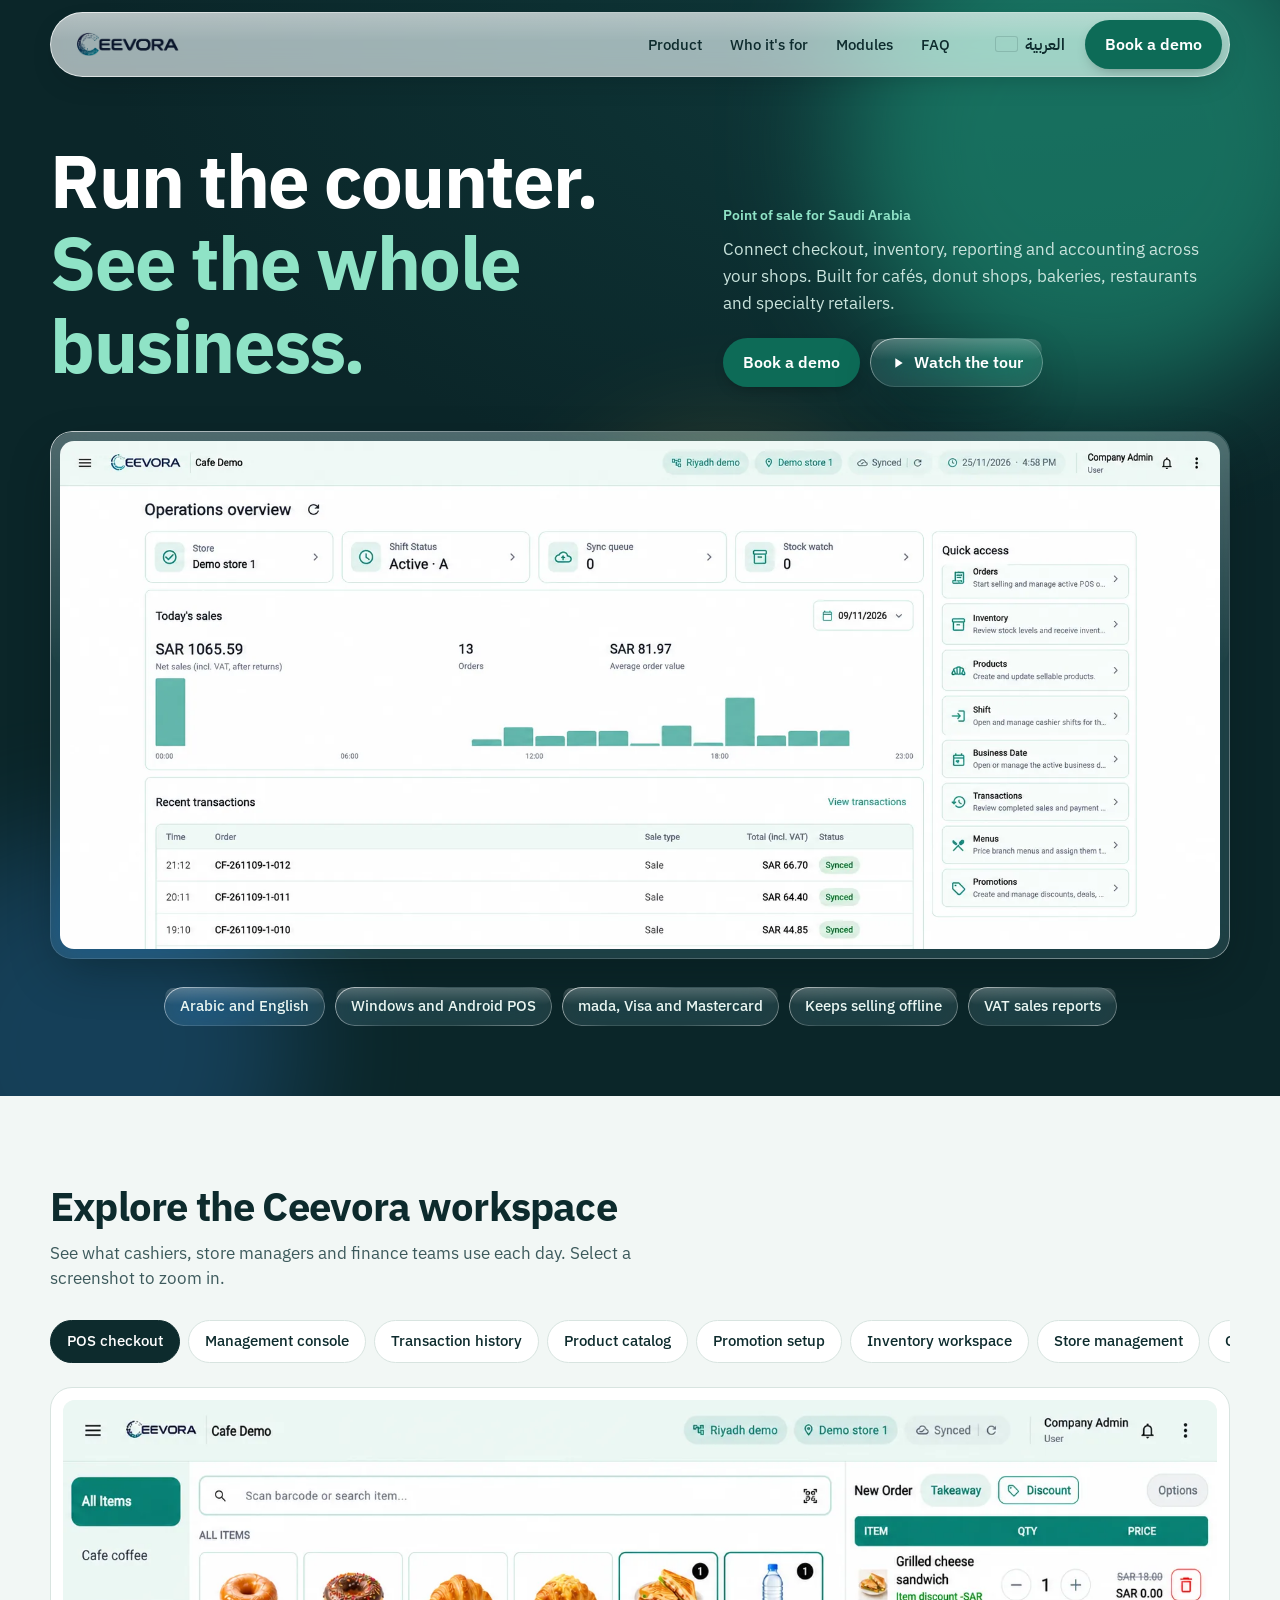
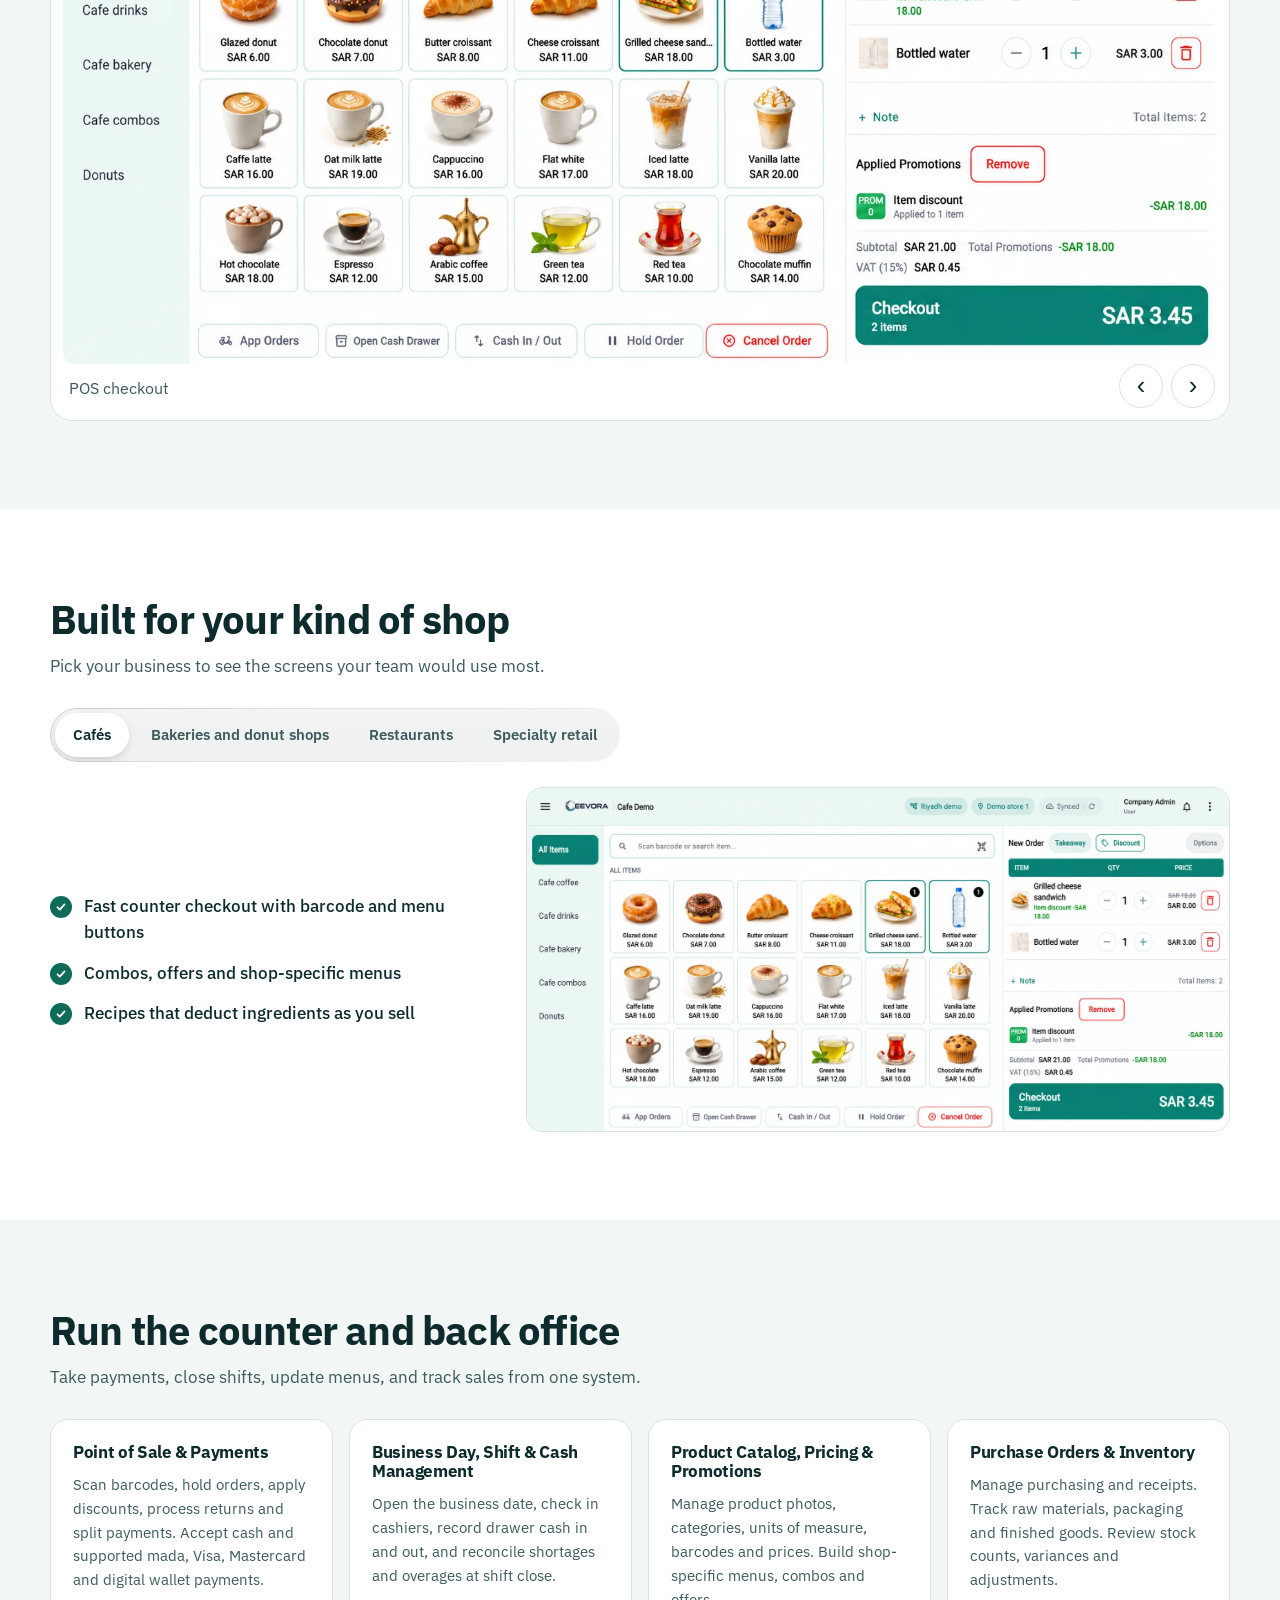
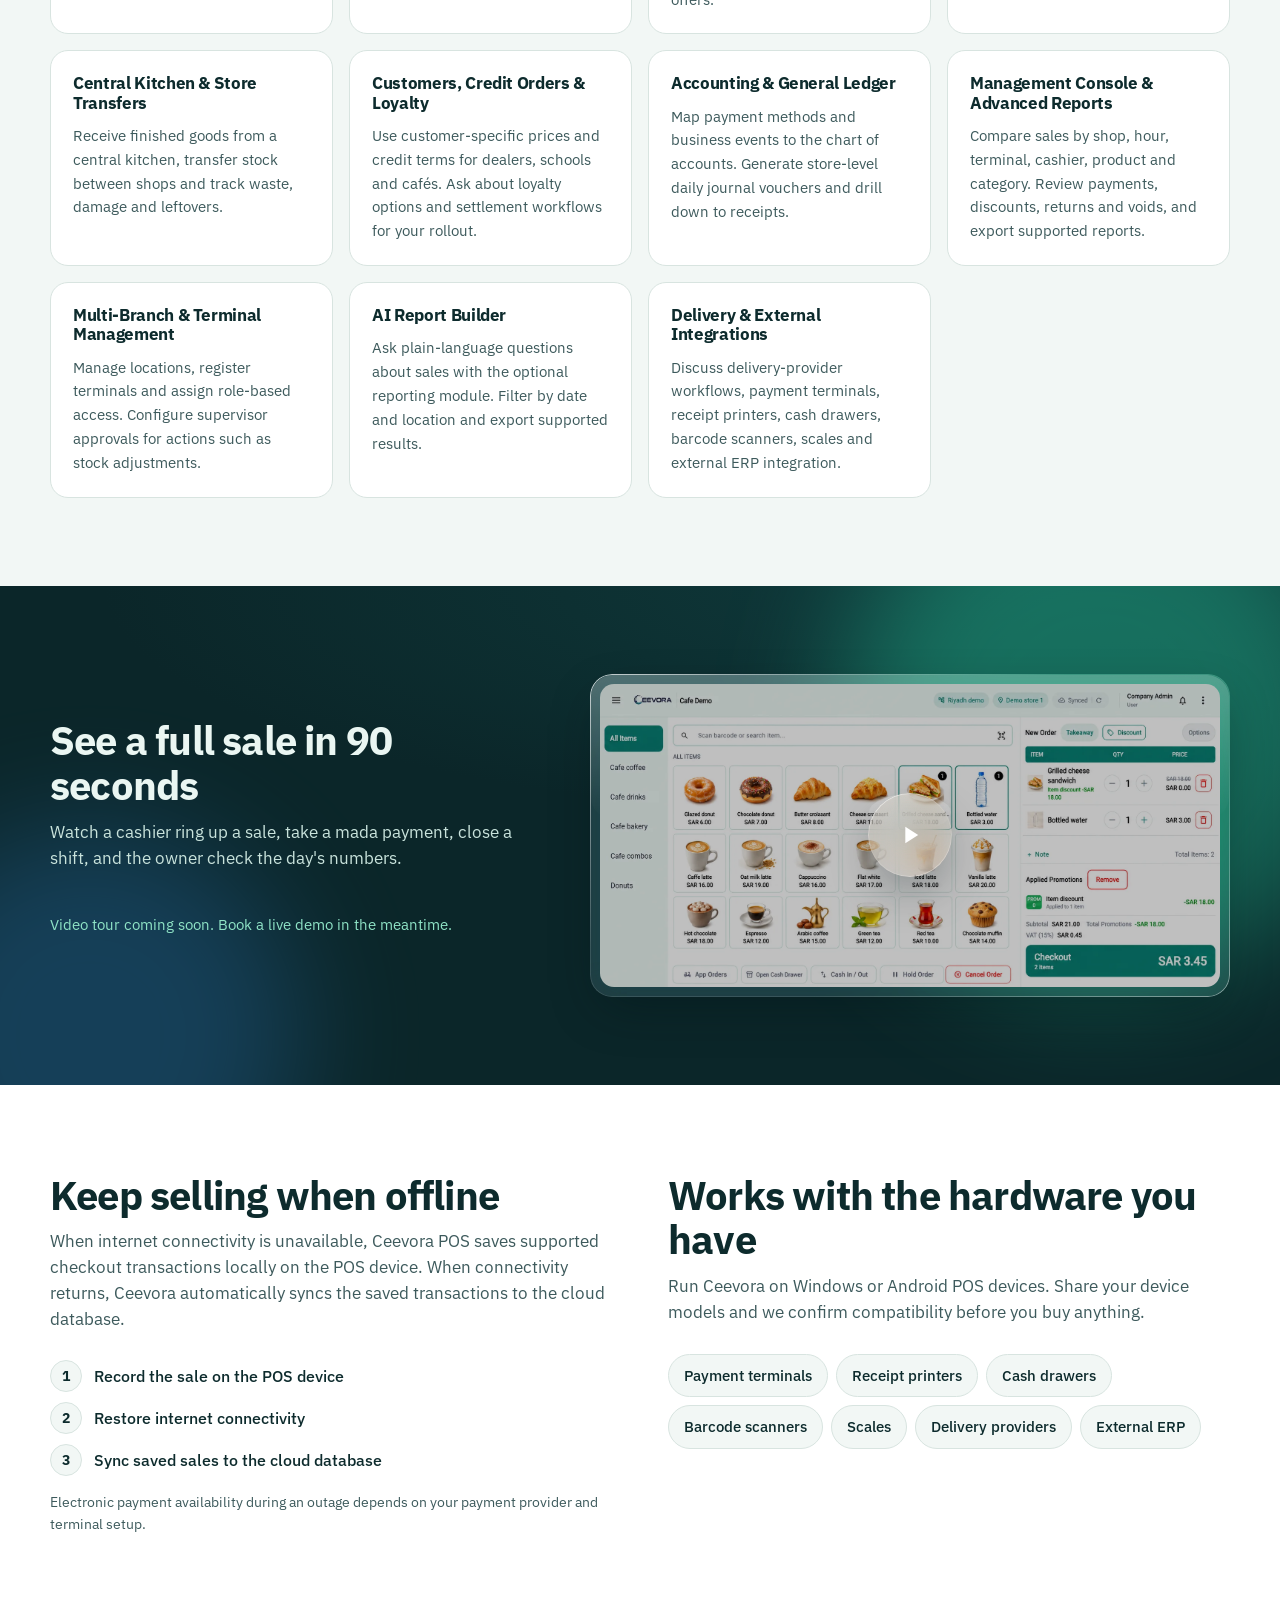
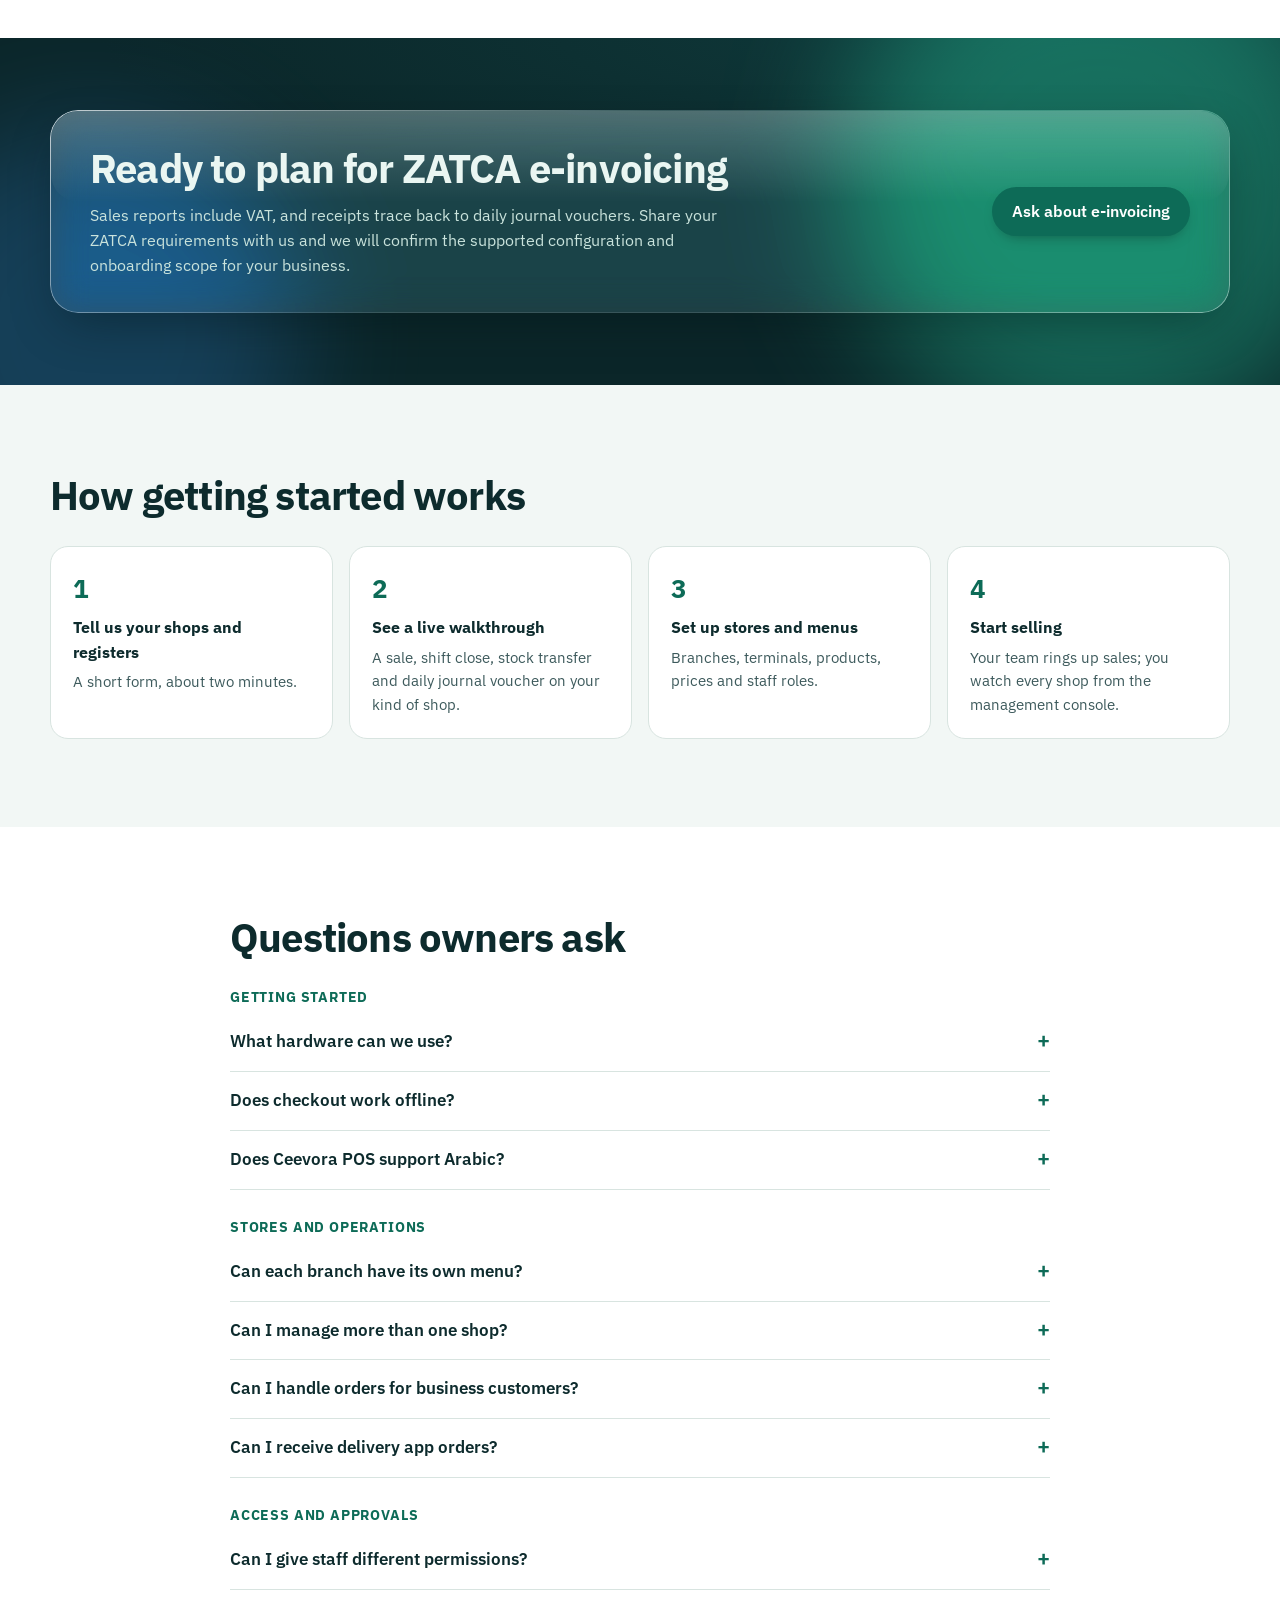
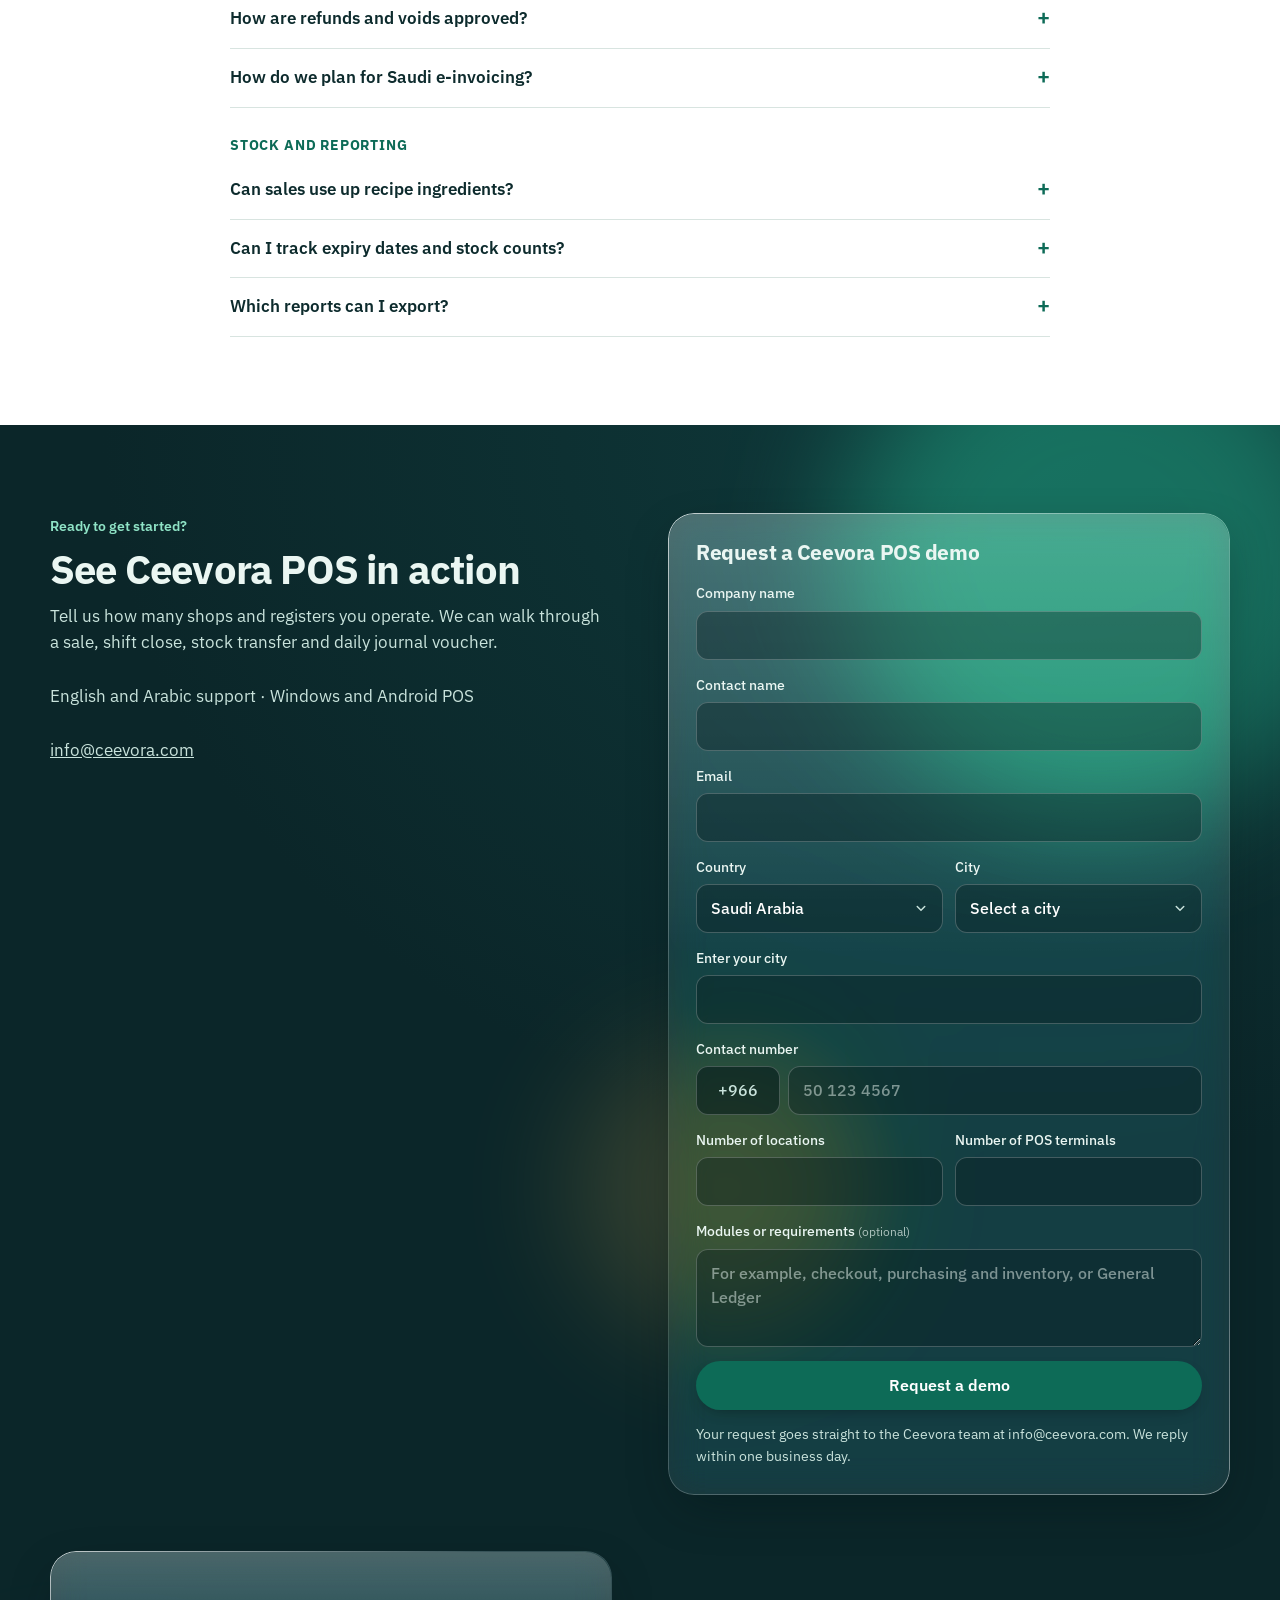
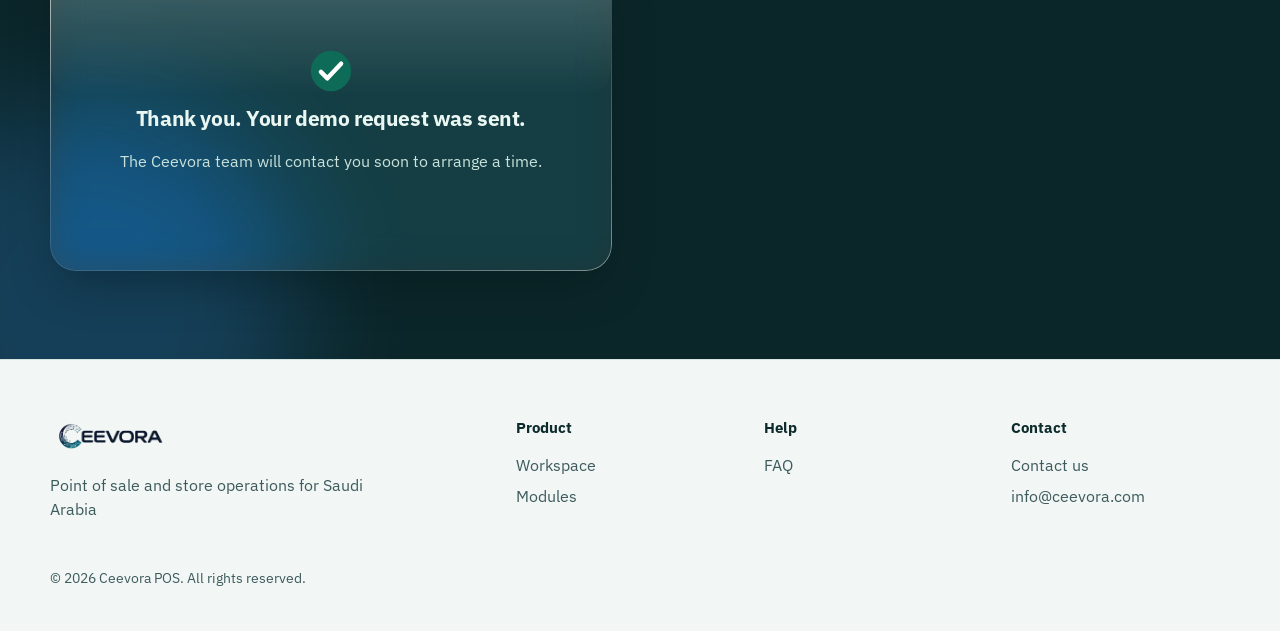
==== index.html @ 2ba5619b "Flags on language switch, country/city/dial-code form, direct email via FormSubmit, prerendered text" ====
<!doctype html>
<html lang="en" dir="ltr">
<head>
<meta charset="utf-8">
<meta name="viewport" content="width=device-width, initial-scale=1, viewport-fit=cover">
<title>Ceevora POS | Point of Sale for Saudi Arabia</title>
<meta name="description" content="Point of sale for Saudi cafés, bakeries, restaurants and retailers. Checkout, inventory, reporting and accounting across your shops, in Arabic and English.">
<meta property="og:title" content="Ceevora POS | Point of Sale for Saudi Arabia">
<meta property="og:description" content="Run the counter. See the whole business.">
<meta property="og:image" content="assets/cevora-dashboard.webp">
<link rel="icon" href="assets/mark.png">
<link rel="preconnect" href="https://fonts.googleapis.com">
<link rel="preconnect" href="https://fonts.gstatic.com" crossorigin>
<link href="https://fonts.googleapis.com/css2?family=IBM+Plex+Sans:wght@400;500;600;700&family=IBM+Plex+Sans+Arabic:wght@400;500;600;700&display=swap" rel="stylesheet">
<link rel="stylesheet" href="style.css">
<script defer src="strings.js"></script>
<script defer src="app.js"></script>
</head>
<body>
<a class="skip" href="#main" data-t="skip">Skip to content</a>

<header class="nav lg lg-bar" id="top">
  <a href="#top" class="brand" aria-label="Ceevora POS home"><img src="assets/mark.png" alt="Ceevora" width="130" height="43"></a>
  <nav class="nav-links" aria-label="Main">
    <a href="#workspace" data-t="product">Product</a>
    <a href="#types" data-t="nav_types">Who it's for</a>
    <a href="#modules" data-t="modules">Modules</a>
    <a href="#faq" data-t="faq">FAQ</a>
  </nav>
  <div class="nav-end">
    <button class="lang lg-chip" id="langBtn" type="button" lang="ar"><img id="langFlag" src="assets/flags/sa.svg" alt="" width="21" height="14"><span id="langLabel">العربية</span></button>
    <a class="btn btn-solid" href="#contact" data-t="nav_contact">Book a demo</a>
  </div>
</header>

<main id="main">
<section class="hero">
  <div class="blobs" aria-hidden="true"><i></i><i></i><i></i></div>
  <div class="wrap hero-grid">
    <h1><span data-t="heroLine1">Run the counter.</span><br><span class="accent" data-t="heroLine2">See the whole business.</span></h1>
    <div class="hero-side">
      <p class="badge" data-t="heroBadge">Point of sale for Saudi Arabia</p>
      <p class="lead" data-t="heroBody">Connect checkout, inventory, reporting and accounting across your shops. Built for cafés, donut shops, bakeries, restaurants and specialty retailers.</p>
      <div class="ctas">
        <a class="btn btn-solid" href="#contact" data-t="nav_contact">Book a demo</a>
        <a class="btn lg lg-btn" href="#video"><svg viewBox="0 0 24 24" width="16" height="16" aria-hidden="true"><path d="M8 5v14l11-7z" fill="currentColor"/></svg><span data-t="watch">Watch the tour</span></a>
      </div>
    </div>
  </div>
  <div class="wrap">
    <figure class="hero-shot lg lg-pane">
      <img src="assets/cevora-dashboard.webp" alt="Ceevora management console showing today's sales" width="1896" height="830" fetchpriority="high">
    </figure>
    <ul class="trust">
      <li class="lg lg-chip-pill" data-t="trust_1">Arabic and English</li>
      <li class="lg lg-chip-pill" data-t="trust_2">Windows and Android POS</li>
      <li class="lg lg-chip-pill" data-t="trust_3">mada, Visa and Mastercard</li>
      <li class="lg lg-chip-pill" data-t="trust_4">Keeps selling offline</li>
      <li class="lg lg-chip-pill" data-t="trust_5">VAT sales reports</li>
    </ul>
  </div>
</section>

<section class="sec light" id="workspace">
  <div class="wrap">
    <h2 data-t="galleryTitle">Explore the Ceevora workspace</h2>
    <p class="intro" data-t="galleryIntro">See what cashiers, store managers and finance teams use each day. Select a screenshot to zoom in.</p>
    <div class="tabs" role="tablist" id="galTabs"></div>
    <figure class="gallery">
      <button class="zoom" id="galImgBtn" type="button"><img id="galImg" loading="lazy" src="assets/cevora-terminal.webp" alt="POS checkout" width="1672" height="817"></button>
      <figcaption id="galCap"></figcaption>
      <div class="gal-nav">
        <button class="round" id="galPrev" type="button" data-t-label="previous" aria-label="Previous">&#8249;</button>
        <button class="round" id="galNext" type="button" data-t-label="next" aria-label="Next">&#8250;</button>
      </div>
    </figure>
  </div>
</section>

<section class="sec" id="types">
  <div class="wrap">
    <h2 data-t="types_title">Built for your kind of shop</h2>
    <p class="intro" data-t="types_intro">Pick your business to see the screens your team would use most.</p>
    <div class="seg lg lg-bar" role="tablist" id="typeTabs">
      <button role="tab" data-type="cafe" data-t="type_cafe" aria-selected="true">Cafés</button>
      <button role="tab" data-type="bakery" data-t="type_bakery" aria-selected="false">Bakeries and donut shops</button>
      <button role="tab" data-type="restaurant" data-t="type_restaurant" aria-selected="false">Restaurants</button>
      <button role="tab" data-type="retail" data-t="type_retail" aria-selected="false">Specialty retail</button>
    </div>
    <div class="type-panel" role="tabpanel">
      <ul class="checks" id="typeList"></ul>
      <img id="typeImg" src="assets/cevora-terminal.webp" alt="" width="1672" height="817" loading="lazy">
    </div>
  </div>
</section>

<section class="sec light" id="modules">
  <div class="wrap">
    <h2 data-t="featuresTitle">Run the counter and back office</h2>
    <p class="intro" data-t="featuresIntro">Take payments, close shifts, update menus, and track sales from one system.</p>
    <div class="grid" id="modGrid"></div>
  </div>
</section>

<section class="sec dark" id="video">
  <div class="blobs" aria-hidden="true"><i></i><i></i></div>
  <div class="wrap video-grid">
    <div>
      <h2 data-t="video_title">See a full sale in 90 seconds</h2>
      <p class="intro" data-t="video_intro">Watch a cashier ring up a sale, take a mada payment, close a shift, and the owner check the day's numbers.</p>
      <p class="soon" id="videoSoon" data-t="video_soon">Video tour coming soon. Book a live demo in the meantime.</p>
    </div>
    <button class="video-card lg lg-pane" id="videoBtn" type="button" aria-label="Play video">
      <img src="assets/cevora-terminal.webp" alt="" loading="lazy" width="1672" height="817">
      <span class="play lg lg-btn" aria-hidden="true"><svg viewBox="0 0 24 24" width="28" height="28"><path d="M8 5v14l11-7z" fill="currentColor"/></svg></span>
    </button>
  </div>
</section>

<section class="sec">
  <div class="wrap two">
    <div>
      <h2 data-t="offlineTitle">Keep selling when offline</h2>
      <p class="intro" data-t="offlineBody">When internet connectivity is unavailable, Ceevora POS saves supported checkout transactions locally on the POS device. When connectivity returns, Ceevora automatically syncs the saved transactions to the cloud database.</p>
      <ol class="flow">
        <li data-t="offlineRecord">Record the sale on the POS device</li>
        <li data-t="offlineRestore">Restore internet connectivity</li>
        <li data-t="offlineSync">Sync saved sales to the cloud database</li>
      </ol>
      <p class="fine" data-t="offlinePayments">Electronic payment availability during an outage depends on your payment provider and terminal setup.</p>
    </div>
    <div>
      <h2 data-t="hw_title">Works with the hardware you have</h2>
      <p class="intro" data-t="hw_intro">Run Ceevora on Windows or Android POS devices. Share your device models and we confirm compatibility before you buy anything.</p>
      <ul class="pills">
        <li data-t="hw_1">Payment terminals</li><li data-t="hw_2">Receipt printers</li><li data-t="hw_3">Cash drawers</li><li data-t="hw_4">Barcode scanners</li>
        <li data-t="hw_5">Scales</li><li data-t="hw_6">Delivery providers</li><li data-t="hw_7">External ERP</li>
      </ul>
    </div>
  </div>
</section>

<section class="sec zatca-sec">
  <div class="blobs" aria-hidden="true"><i></i><i></i></div>
  <div class="wrap">
    <div class="zatca lg lg-pane">
      <div>
        <h2 data-t="zatca_title">Ready to plan for ZATCA e-invoicing</h2>
        <p data-t="zatca_body">Sales reports include VAT, and receipts trace back to daily journal vouchers. Share your ZATCA requirements with us and we will confirm the supported configuration and onboarding scope for your business.</p>
      </div>
      <a class="btn btn-solid" href="#contact" data-t="zatca_cta" data-note="ZATCA e-invoicing">Ask about e-invoicing</a>
    </div>
  </div>
</section>

<section class="sec light">
  <div class="wrap">
    <h2 data-t="steps_title">How getting started works</h2>
    <ol class="steps">
      <li><b data-t="step_1">Tell us your shops and registers</b><span data-t="step_1_body">A short form, about two minutes.</span></li>
      <li><b data-t="step_2">See a live walkthrough</b><span data-t="step_2_body">A sale, shift close, stock transfer and daily journal voucher on your kind of shop.</span></li>
      <li><b data-t="step_3">Set up stores and menus</b><span data-t="step_3_body">Branches, terminals, products, prices and staff roles.</span></li>
      <li><b data-t="step_4">Start selling</b><span data-t="step_4_body">Your team rings up sales; you watch every shop from the management console.</span></li>
    </ol>
  </div>
</section>

<section class="sec" id="faq">
  <div class="wrap narrow">
    <h2 data-t="faqTitle">Questions owners ask</h2>
    <div id="faqList"></div>
  </div>
</section>

<section class="sec dark" id="contact">
  <div class="blobs" aria-hidden="true"><i></i><i></i><i></i></div>
  <div class="wrap two">
    <div>
      <p class="badge" data-t="ready">Ready to get started?</p>
      <h2 data-t="ctaTitle">See Ceevora POS in action</h2>
      <p class="intro" data-t="ctaBody">Tell us how many shops and registers you operate. We can walk through a sale, shift close, stock transfer and daily journal voucher.</p>
      <p class="intro" data-t="support">English and Arabic support · Windows and Android POS</p>
      <p class="intro"><a href="mailto:info@ceevora.com">info@ceevora.com</a></p>
    </div>
    <form class="form lg lg-pane" id="demoForm" novalidate>
      <h3 data-t="contactTitle">Request a Ceevora POS demo</h3>
      <label><span data-t="field_company">Company name</span><input name="company" required autocomplete="organization"></label>
      <label><span data-t="field_name">Contact name</span><input name="name" required autocomplete="name"></label>
      <label><span data-t="field_email">Email</span><input name="email" type="email" required autocomplete="email"></label>
      <div class="row2">
        <label><span data-t="field_country">Country</span><select name="country" required autocomplete="country-name"></select></label>
        <label><span data-t="field_city">City</span><select name="city" required></select></label>
      </div>
      <label id="otherCityRow" hidden><span data-t="enterCity">Enter your city</span><input name="otherCity" autocomplete="address-level2"></label>
      <label><span data-t="field_phone">Contact number</span>
        <span class="phone"><input name="dial" value="+966" readonly tabindex="-1" aria-label="Country calling code"><input name="phone" type="tel" required autocomplete="tel-national" inputmode="tel" placeholder="50 123 4567"></span>
      </label>
      <div class="row2">
        <label><span data-t="field_locations">Number of locations</span><input name="locations" type="number" min="1" inputmode="numeric" required></label>
        <label><span data-t="field_terminals">Number of POS terminals</span><input name="terminals" type="number" min="1" inputmode="numeric" required></label>
      </div>
      <label><span><span data-t="notes">Modules or requirements</span> <small data-t="optional">(optional)</small></span><textarea name="notes" rows="3" data-t-ph="notesPlaceholder"></textarea></label>
      <input type="text" name="_honey" class="hp" tabindex="-1" autocomplete="off" aria-hidden="true">
      <p class="err" id="formErr" role="alert"></p>
      <button class="btn btn-solid" type="submit" id="sendBtn" data-t="emailButton">Request a demo</button>
      <p class="fine" data-t="send_note">Your request goes straight to the Ceevora team at info@ceevora.com. We reply within one business day.</p>
    </form>
    <div class="form lg lg-pane sent" id="sentBox" hidden role="status">
      <svg viewBox="0 0 24 24" width="44" height="44" aria-hidden="true"><circle cx="12" cy="12" r="11" fill="#0d6b57"/><path d="M6.5 12.5l3.5 3.5 7.5-8" fill="none" stroke="#fff" stroke-width="2.4" stroke-linecap="round" stroke-linejoin="round"/></svg>
      <h3 data-t="sent_title">Thank you. Your demo request was sent.</h3>
      <p data-t="sent_body">The Ceevora team will contact you soon to arrange a time.</p>
    </div>
  </div>
</section>
</main>

<footer class="foot">
  <div class="wrap foot-grid">
    <div><img src="assets/mark.png" alt="Ceevora" width="120" height="40"><p data-t="footerTagline">Point of sale and store operations for Saudi Arabia</p></div>
    <div><h4 data-t="product">Product</h4><a href="#workspace" data-t="workspace">Workspace</a><a href="#modules" data-t="modules">Modules</a></div>
    <div><h4 data-t="help">Help</h4><a href="#faq" data-t="faq">FAQ</a></div>
    <div><h4 data-t="contactHeading">Contact</h4><a href="#contact" data-t="contact">Contact us</a><a href="mailto:info@ceevora.com">info@ceevora.com</a></div>
  </div>
  <p class="wrap copy">© 2026 Ceevora POS. <span data-t="rights">All rights reserved.</span></p>
</footer>

<dialog id="viewer" class="viewer"><button class="round close" type="button" aria-label="Close">×</button><div id="viewerBody"></div></dialog>

</body>
</html>
---- style.css ----
/* Ceevora POS site. Glass rules follow the web-liquid-glass skill:
   blur + 200% saturation, one ::before rim, inner sheen, soft wide shadow, opaque fallbacks. */
:root {
  --ink: #0d2b2d;
  --ink-2: #3d5a5c;
  --deep: #0b2629;
  --deep-2: #0f3a3b;
  --mint: #8fe3c6;
  --brand: #0d6b57;
  --brand-ink: #ffffff;
  --paper: #ffffff;
  --paper-2: #f2f7f5;
  --line: #d8e4e0;
  --radius: 22px;
  --font: "IBM Plex Sans", "IBM Plex Sans Arabic", system-ui, sans-serif;

  /* glass tokens */
  --lg-blur: 18px;
  --lg-blur-bar: 14px;
  --lg-sat: 200%;
  --lg-tint: rgba(255, 255, 255, 0.10);
  --lg-tint-bar: rgba(255, 255, 255, 0.62);
  --lg-rim-hi: rgba(255, 255, 255, 0.75);
  --lg-rim-lo: rgba(255, 255, 255, 0.12);
  --lg-sheen: rgba(255, 255, 255, 0.22);
  --lg-shadow: 0 18px 50px -12px rgba(2, 20, 22, 0.45);
}
* { box-sizing: border-box; }
html { scroll-behavior: smooth; scroll-padding-top: 88px; }
body { margin: 0; font-family: var(--font); color: var(--ink); background: var(--paper); line-height: 1.55; -webkit-font-smoothing: antialiased; }
[dir="rtl"] body { font-family: "IBM Plex Sans Arabic", "IBM Plex Sans", system-ui, sans-serif; }
img { max-width: 100%; height: auto; display: block; }
a { color: inherit; }
h1, h2, h3 { line-height: 1.12; letter-spacing: -0.02em; margin: 0 0 12px; }
[dir="rtl"] h1, [dir="rtl"] h2, [dir="rtl"] h3 { letter-spacing: 0; line-height: 1.3; }
h2 { font-size: clamp(1.7rem, 3.2vw, 2.5rem); }
h3 { font-size: 1.08rem; }
.wrap { width: min(1180px, 100% - 32px); margin-inline: auto; }
.narrow { width: min(820px, 100% - 32px); }
.skip { position: absolute; inset-inline-start: 12px; top: -60px; background: var(--brand); color: #fff; padding: 10px 14px; border-radius: 10px; z-index: 100; }
.skip:focus { top: 12px; }
:focus-visible { outline: 3px solid var(--mint); outline-offset: 2px; }

/* ---------- glass material ---------- */
.lg {
  position: relative;
  isolation: isolate;
  background: var(--lg-tint);
  -webkit-backdrop-filter: blur(var(--lg-blur)) saturate(var(--lg-sat)) brightness(1.05);
  backdrop-filter: blur(var(--lg-blur)) saturate(var(--lg-sat)) brightness(1.05);
  box-shadow: var(--lg-shadow);
}
/* the one edge: a gradient hairline, bright top-left, dim bottom-right */
.lg::before {
  content: ""; position: absolute; inset: 0; border-radius: inherit; padding: 1px; pointer-events: none; z-index: 2;
  background: linear-gradient(150deg, var(--lg-rim-hi), var(--lg-rim-lo) 40%, var(--lg-rim-lo) 65%, rgba(255,255,255,.45));
  -webkit-mask: linear-gradient(#000 0 0) content-box, linear-gradient(#000 0 0);
  -webkit-mask-composite: xor; mask-composite: exclude;
}
/* sheen inside the top edge */
.lg::after {
  content: ""; position: absolute; inset: 1px 1px 55% 1px; border-radius: inherit; pointer-events: none; z-index: -1;
  background: linear-gradient(to bottom, var(--lg-sheen), transparent);
}
.lg-bar { --lg-blur: var(--lg-blur-bar); background: var(--lg-tint-bar); contain: paint; --lg-shadow: 0 10px 30px -14px rgba(2,20,22,.35); --lg-rim-lo: rgba(255,255,255,.35); }
.lg-chip { background: transparent; border: 0; }

@media (prefers-reduced-transparency: reduce) {
  .lg { -webkit-backdrop-filter: none; backdrop-filter: none; background: rgba(16, 58, 59, 0.94); }
  .lg-bar { background: rgba(255, 255, 255, 0.97); }
}
@supports not ((backdrop-filter: blur(1px)) or (-webkit-backdrop-filter: blur(1px))) {
  .lg { background: rgba(16, 58, 59, 0.94); }
  .lg-bar { background: rgba(255, 255, 255, 0.97); }
}
@media (prefers-contrast: more) {
  .lg { background: rgba(8, 36, 38, 0.97); }
  .lg-bar { background: #fff; }
  .lg::before { background: rgba(255,255,255,.9); }
}

/* ---------- nav ---------- */
.nav {
  position: fixed; top: max(12px, env(safe-area-inset-top)); inset-inline: 16px; margin-inline: auto; max-width: 1180px; z-index: 50;
  display: flex; align-items: center; gap: 20px; padding: 8px 8px 8px 18px; border-radius: 999px;
}
[dir="rtl"] .nav { padding: 8px 18px 8px 8px; }
.brand img { width: 118px; }
.nav-links { display: flex; gap: 4px; margin-inline-start: auto; }
.nav-links a { text-decoration: none; font-weight: 500; font-size: .95rem; padding: 8px 12px; border-radius: 999px; color: var(--ink); }
.nav-links a:hover { background: rgba(13, 107, 87, .1); }
.nav-end { display: flex; align-items: center; gap: 6px; }
.lang { font: inherit; font-weight: 600; color: var(--ink); cursor: pointer; padding: 9px 14px; border-radius: 999px; }
.lang:hover { background: rgba(13, 107, 87, .1); }
@media (max-width: 860px) { .nav-links { display: none; } .nav-end { margin-inline-start: auto; } }

/* ---------- buttons ---------- */
.btn { display: inline-flex; align-items: center; justify-content: center; gap: 8px; font: inherit; font-weight: 600; text-decoration: none; cursor: pointer; border: 0; border-radius: 999px; padding: 12px 20px; min-height: 44px; transition: transform .15s ease, filter .15s ease; }
.btn:active { transform: scale(.97); }
.btn-solid { background: var(--brand); color: var(--brand-ink); box-shadow: 0 6px 16px -8px rgba(0,0,0,.45); }
.btn-solid:hover { filter: brightness(1.1); }
.lg-btn { color: #fff; }
.lg-btn:hover { --lg-tint: rgba(255,255,255,.18); }
.round { width: 44px; height: 44px; border-radius: 50%; border: 1px solid var(--line); background: #fff; font-size: 1.6rem; line-height: 1; cursor: pointer; color: var(--ink); }

/* ---------- dark sections + blobs (gives the glass something to refract) ---------- */
.hero, .dark, .zatca-sec { position: relative; overflow: hidden; color: #eaf6f2; background: radial-gradient(120% 80% at 80% 0%, var(--deep-2), var(--deep) 60%); }
.blobs { position: absolute; inset: 0; pointer-events: none; z-index: 0; }
.blobs i { position: absolute; border-radius: 50%; filter: blur(60px); opacity: .55; }
.blobs i:nth-child(1) { width: 520px; height: 520px; background: #1f9f7f; top: -120px; inset-inline-end: -80px; }
.blobs i:nth-child(2) { width: 420px; height: 420px; background: #2a6fb0; bottom: -160px; inset-inline-start: -120px; opacity: .35; }
.blobs i:nth-child(3) { width: 300px; height: 300px; background: #c9a24a; top: 40%; inset-inline-start: 45%; opacity: .22; }
.hero > :not(.blobs), .dark > :not(.blobs), .zatca-sec > :not(.blobs) { position: relative; z-index: 1; }

.hero { padding: 140px 0 70px; }
.hero-grid { display: grid; grid-template-columns: 1.25fr 1fr; gap: 40px; align-items: end; margin-bottom: 44px; }
.hero h1 { font-size: clamp(2.5rem, 6vw, 4.6rem); font-weight: 700; margin: 0; color: #fff; }
.accent { color: var(--mint); }
.badge { display: inline-block; font-weight: 600; font-size: .9rem; color: var(--mint); margin: 0 0 10px; }
.lead { color: #c9e3dc; font-size: 1.08rem; margin: 0 0 22px; }
.ctas { display: flex; flex-wrap: wrap; gap: 10px; }
.hero-shot { margin: 0; padding: 10px; border-radius: var(--radius); }
.hero-shot img { border-radius: 14px; }
.trust { list-style: none; padding: 0; margin: 28px 0 0; display: flex; flex-wrap: wrap; justify-content: center; gap: 10px; }
.lg-chip-pill { padding: 8px 16px; border-radius: 999px; font-size: .92rem; font-weight: 500; color: #eaf6f2; --lg-shadow: none; }
@media (max-width: 860px) { .hero-grid { grid-template-columns: 1fr; gap: 18px; } .hero { padding-top: 110px; } }

/* ---------- light sections ---------- */
.sec { padding: 88px 0; }
.light { background: var(--paper-2); }
.intro { color: var(--ink-2); max-width: 62ch; margin: 0 0 28px; font-size: 1.04rem; }
.dark .intro, .dark .fine { color: #c9e3dc; }
.fine { font-size: .88rem; color: var(--ink-2); }
.two { display: grid; grid-template-columns: 1fr 1fr; gap: 56px; align-items: start; }
@media (max-width: 860px) { .two { grid-template-columns: 1fr; gap: 40px; } .sec { padding: 64px 0; } }

.tabs { display: flex; gap: 8px; overflow-x: auto; padding-bottom: 6px; margin-bottom: 18px; scrollbar-width: thin; }
.tabs button { flex: none; font: inherit; font-weight: 500; font-size: .92rem; padding: 9px 16px; border-radius: 999px; border: 1px solid var(--line); background: #fff; color: var(--ink); cursor: pointer; min-height: 40px; }
.tabs button[aria-selected="true"] { background: var(--ink); color: #fff; border-color: var(--ink); }
.gallery { margin: 0; background: #fff; border: 1px solid var(--line); border-radius: var(--radius); padding: 12px; position: relative; }
.zoom { display: block; width: 100%; padding: 0; border: 0; background: none; cursor: zoom-in; }
.zoom img { border-radius: 12px; width: 100%; aspect-ratio: 1672 / 817; object-fit: contain; background: var(--paper-2); }
.gallery figcaption { padding: 12px 6px 4px; color: var(--ink-2); padding-inline-end: 110px; min-height: 44px; }
.gal-nav { position: absolute; bottom: 12px; inset-inline-end: 14px; display: flex; gap: 8px; }
[dir="rtl"] .gal-nav { flex-direction: row-reverse; }

.seg { display: inline-flex; flex-wrap: wrap; gap: 4px; padding: 5px; border-radius: 999px; margin-bottom: 26px; --lg-tint-bar: rgba(13,43,45,.06); --lg-rim-hi: rgba(13,43,45,.2); --lg-rim-lo: rgba(13,43,45,.08); box-shadow: none; }
.seg button { font: inherit; font-weight: 600; font-size: .95rem; border: 0; background: transparent; color: var(--ink-2); padding: 10px 18px; border-radius: 999px; cursor: pointer; min-height: 42px; }
.seg button[aria-selected="true"] { background: #fff; color: var(--ink); box-shadow: 0 4px 14px -6px rgba(2,20,22,.35); }
.type-panel { display: grid; grid-template-columns: 1fr 1.6fr; gap: 36px; align-items: center; }
.type-panel img { border-radius: 16px; border: 1px solid var(--line); }
.checks { list-style: none; padding: 0; margin: 0; display: grid; gap: 14px; }
.checks li { position: relative; padding-inline-start: 34px; font-size: 1.06rem; font-weight: 500; }
.checks li::before { content: ""; position: absolute; inset-inline-start: 0; top: 3px; width: 22px; height: 22px; border-radius: 50%; background: var(--brand) url("data:image/svg+xml,%3Csvg xmlns='http://www.w3.org/2000/svg' viewBox='0 0 24 24'%3E%3Cpath d='M6 12.5l4 4 8-9' fill='none' stroke='white' stroke-width='3' stroke-linecap='round' stroke-linejoin='round'/%3E%3C/svg%3E") center/14px no-repeat; }
@media (max-width: 860px) { .type-panel { grid-template-columns: 1fr; } }

.grid { display: grid; grid-template-columns: repeat(auto-fill, minmax(260px, 1fr)); gap: 16px; }
.card { background: #fff; border: 1px solid var(--line); border-radius: 18px; padding: 22px; }
.card p { margin: 0; color: var(--ink-2); font-size: .96rem; }

.video-grid { display: grid; grid-template-columns: 1fr 1.3fr; gap: 48px; align-items: center; }
.video-card { display: block; width: 100%; padding: 10px; border: 0; border-radius: var(--radius); cursor: pointer; }
.video-card img { border-radius: 14px; filter: brightness(.75); }
.play { position: absolute; inset: 0; margin: auto; width: 84px; height: 84px; border-radius: 50%; display: grid; place-items: center; z-index: 3; transition: transform .2s ease; }
.video-card:hover .play { transform: scale(1.07); }
.soon { display: inline-block; font-size: .92rem; color: var(--mint); }
@media (max-width: 860px) { .video-grid { grid-template-columns: 1fr; } }

.flow { padding: 0; margin: 0 0 16px; list-style: none; counter-reset: f; display: grid; gap: 10px; }
.flow li { counter-increment: f; display: flex; gap: 12px; align-items: center; font-weight: 500; }
.flow li::before { content: counter(f); flex: none; width: 30px; height: 30px; border-radius: 50%; display: grid; place-items: center; background: var(--paper-2); border: 1px solid var(--line); font-weight: 700; font-size: .9rem; }
.pills { list-style: none; padding: 0; margin: 0; display: flex; flex-wrap: wrap; gap: 8px; }
.pills li { padding: 9px 15px; border-radius: 999px; background: var(--paper-2); border: 1px solid var(--line); font-weight: 500; font-size: .95rem; }

.zatca-sec { padding: 72px 0; }
.zatca { display: flex; gap: 32px; align-items: center; justify-content: space-between; padding: 36px 40px; border-radius: 28px; }
.zatca p { margin: 0; color: #c9e3dc; max-width: 64ch; }
.zatca .btn { flex: none; }
@media (max-width: 860px) { .zatca { flex-direction: column; align-items: flex-start; padding: 28px 22px; } }

.steps { list-style: none; padding: 0; margin: 28px 0 0; display: grid; grid-template-columns: repeat(4, 1fr); gap: 16px; counter-reset: s; }
.steps li { counter-increment: s; background: #fff; border: 1px solid var(--line); border-radius: 18px; padding: 22px; display: grid; gap: 6px; align-content: start; }
.steps li::before { content: counter(s); font-weight: 800; font-size: 1.6rem; color: var(--brand); }
.steps span { color: var(--ink-2); font-size: .95rem; }
@media (max-width: 860px) { .steps { grid-template-columns: 1fr 1fr; } }
@media (max-width: 520px) { .steps { grid-template-columns: 1fr; } }

.faq-group { margin: 30px 0 8px; font-size: .85rem; text-transform: uppercase; letter-spacing: .06em; color: var(--brand); }
[dir="rtl"] .faq-group { text-transform: none; letter-spacing: 0; font-size: .95rem; }
details { border-bottom: 1px solid var(--line); }
summary { cursor: pointer; list-style: none; padding: 16px 0; font-weight: 600; font-size: 1.04rem; display: flex; justify-content: space-between; gap: 16px; }
summary::-webkit-details-marker { display: none; }
summary::after { content: "+"; font-size: 1.4rem; line-height: 1; color: var(--brand); transition: transform .2s; }
details[open] summary::after { transform: rotate(45deg); }
details p { margin: 0 0 18px; color: var(--ink-2); }

/* ---------- form ---------- */
.form { padding: 28px; border-radius: 26px; display: grid; gap: 14px; color: #eaf6f2; --lg-tint: rgba(255,255,255,.08); }
.form h3 { font-size: 1.3rem; margin: 0 0 4px; }
.form label { display: grid; gap: 6px; font-size: .9rem; font-weight: 500; }
.form small { opacity: .7; font-weight: 400; }
.form input, .form textarea { font: inherit; color: #fff; width: 100%; padding: 11px 14px; border-radius: 12px; border: 1px solid rgba(255,255,255,.22); background: rgba(3, 22, 24, .35); min-height: 44px; }
.form input::placeholder, .form textarea::placeholder { color: rgba(234,246,242,.5); }
.form input:focus, .form textarea:focus { outline: 2px solid var(--mint); outline-offset: 1px; }
.phone { display: grid; grid-template-columns: 84px 1fr; gap: 8px; direction: ltr; }
.row2 { display: grid; grid-template-columns: 1fr 1fr; gap: 12px; }
.err { margin: 0; color: #ffd28a; min-height: 0; font-weight: 600; }
.err:empty { display: none; }
.form .fine { color: #c9e3dc; margin: 0; }
@media (max-width: 520px) { .row2 { grid-template-columns: 1fr; } .form { padding: 22px 18px; } }

/* ---------- footer ---------- */
.foot { background: var(--paper-2); padding: 56px 0 28px; border-top: 1px solid var(--line); }
.foot-grid { display: grid; grid-template-columns: 2fr 1fr 1fr 1fr; gap: 28px; }
.foot-grid h4 { margin: 0 0 10px; font-size: .95rem; }
.foot-grid a { display: block; text-decoration: none; color: var(--ink-2); padding: 3px 0; }
.foot-grid a:hover { color: var(--brand); }
.foot-grid p { color: var(--ink-2); max-width: 32ch; }
.copy { color: var(--ink-2); font-size: .85rem; margin-top: 30px; }
@media (max-width: 720px) { .foot-grid { grid-template-columns: 1fr 1fr; } }

/* ---------- viewer ---------- */
.viewer { border: 0; padding: 0; background: transparent; width: min(1280px, 94vw); max-height: 92vh; overflow: visible; }
.viewer::backdrop { background: rgba(3, 18, 20, .82); -webkit-backdrop-filter: blur(6px); backdrop-filter: blur(6px); }
.viewer img { border-radius: 14px; width: 100%; max-height: 88vh; object-fit: contain; background: #fff; }
.viewer iframe { width: 100%; aspect-ratio: 16 / 9; border: 0; border-radius: 14px; background: #000; }
.viewer .close { position: absolute; top: -54px; inset-inline-end: 0; }

@media (prefers-reduced-motion: reduce) { html { scroll-behavior: auto; } * { transition: none !important; } }
.btn { white-space: nowrap; }
@media (max-width: 520px) {
  .nav .btn { padding: 10px 14px; font-size: .9rem; }
  .brand img { width: 100px; }
  .seg { display: flex; flex-wrap: nowrap; overflow-x: auto; scrollbar-width: none; max-width: 100%; }
  .seg button { flex: none; }
}

/* ---------- language switch with flags ---------- */
.lang { display: inline-flex; align-items: center; gap: 8px; min-height: 44px; }
.lang img { width: 21px; height: 14px; border-radius: 2px; box-shadow: 0 0 0 1px rgba(13,43,45,.15); object-fit: cover; }
/* In Arabic, English is offered as a clear pill so visitors who can't read Arabic find it fast. */
.lang.lang-big { background: #fff; box-shadow: 0 0 0 1.5px var(--brand); font-size: 1rem; padding: 9px 16px; }
.lang.lang-big img { width: 26px; height: 18px; }
@media (max-width: 520px) {
  .lang { padding: 8px 10px; }
  .lang:not(.lang-big) span { font-size: .9rem; }
}
@media (max-width: 380px) { .lang:not(.lang-big) span { display: none; } }

/* ---------- form selects + states ---------- */
.form select {
  font: inherit; color: #fff; width: 100%; padding: 11px 38px 11px 14px; border-radius: 12px; min-height: 44px;
  border: 1px solid rgba(255,255,255,.22); background: rgba(3,22,24,.35) url("data:image/svg+xml,%3Csvg xmlns='http://www.w3.org/2000/svg' viewBox='0 0 24 24'%3E%3Cpath d='M7 10l5 5 5-5' fill='none' stroke='%23c9e3dc' stroke-width='2' stroke-linecap='round'/%3E%3C/svg%3E") no-repeat right 12px center / 18px;
  appearance: none; -webkit-appearance: none;
}
[dir="rtl"] .form select { padding: 11px 14px 11px 38px; background-position: left 12px center; }
.form select:focus { outline: 2px solid var(--mint); outline-offset: 1px; }
.form select option { color: #0d2b2d; background: #fff; }
.form input[readonly] { color: #c9e3dc; background: rgba(3,22,24,.55); cursor: default; text-align: center; }
.form input, .form select, .form textarea { font-size: max(16px, 1rem); } /* 16px stops iOS zooming into fields */
.hp { position: absolute !important; left: -9999px; width: 1px; height: 1px; opacity: 0; }
.sent { text-align: center; justify-items: center; align-content: center; min-height: 320px; }
.sent p { color: #c9e3dc; margin: 0; }
.btn:disabled { opacity: .7; cursor: progress; }

/* ---------- device tuning ---------- */
@media (max-width: 520px) {
  :root { --lg-blur: 12px; --lg-blur-bar: 10px; } /* cheaper blur on phones */
  .blobs i { filter: blur(40px); }
  .hero h1 { font-size: clamp(2.2rem, 10vw, 3rem); }
}
.foot { padding-bottom: max(28px, env(safe-area-inset-bottom)); }
@media (hover: none) { .video-card:hover .play { transform: none; } }
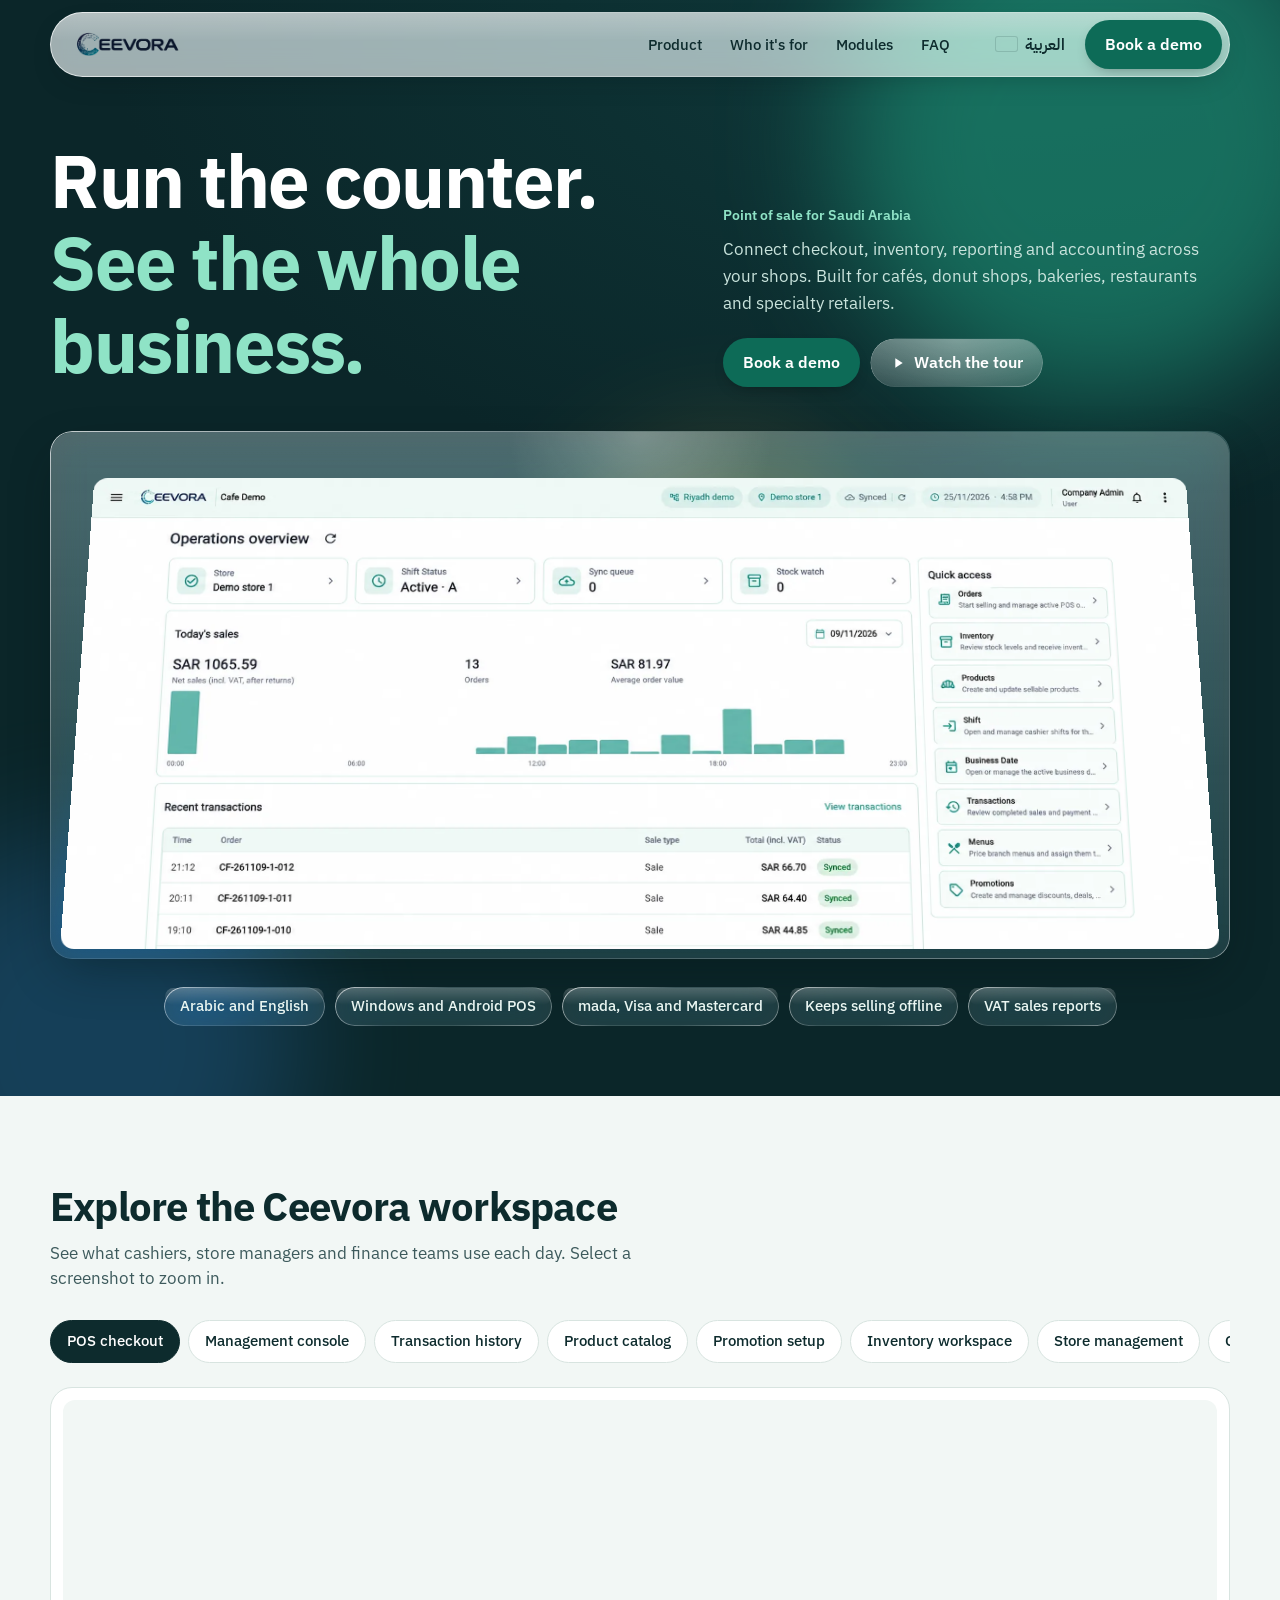
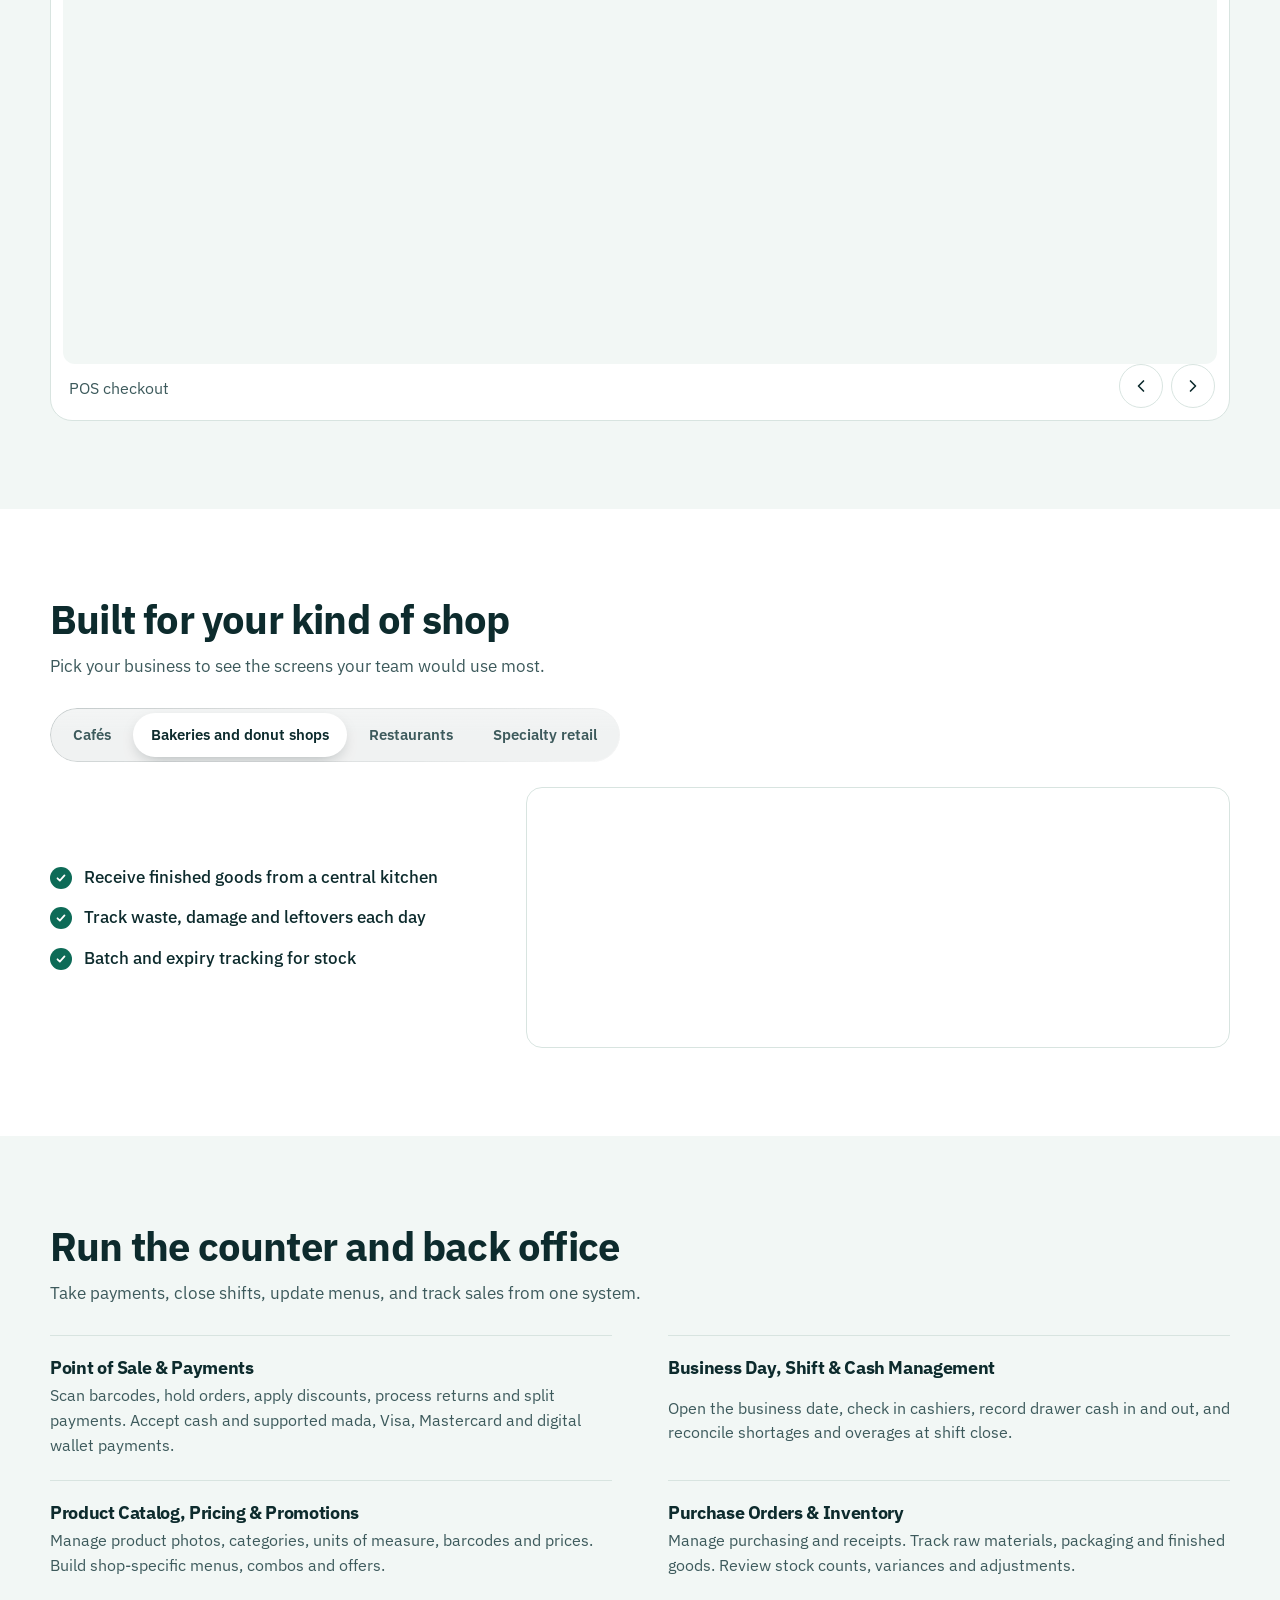
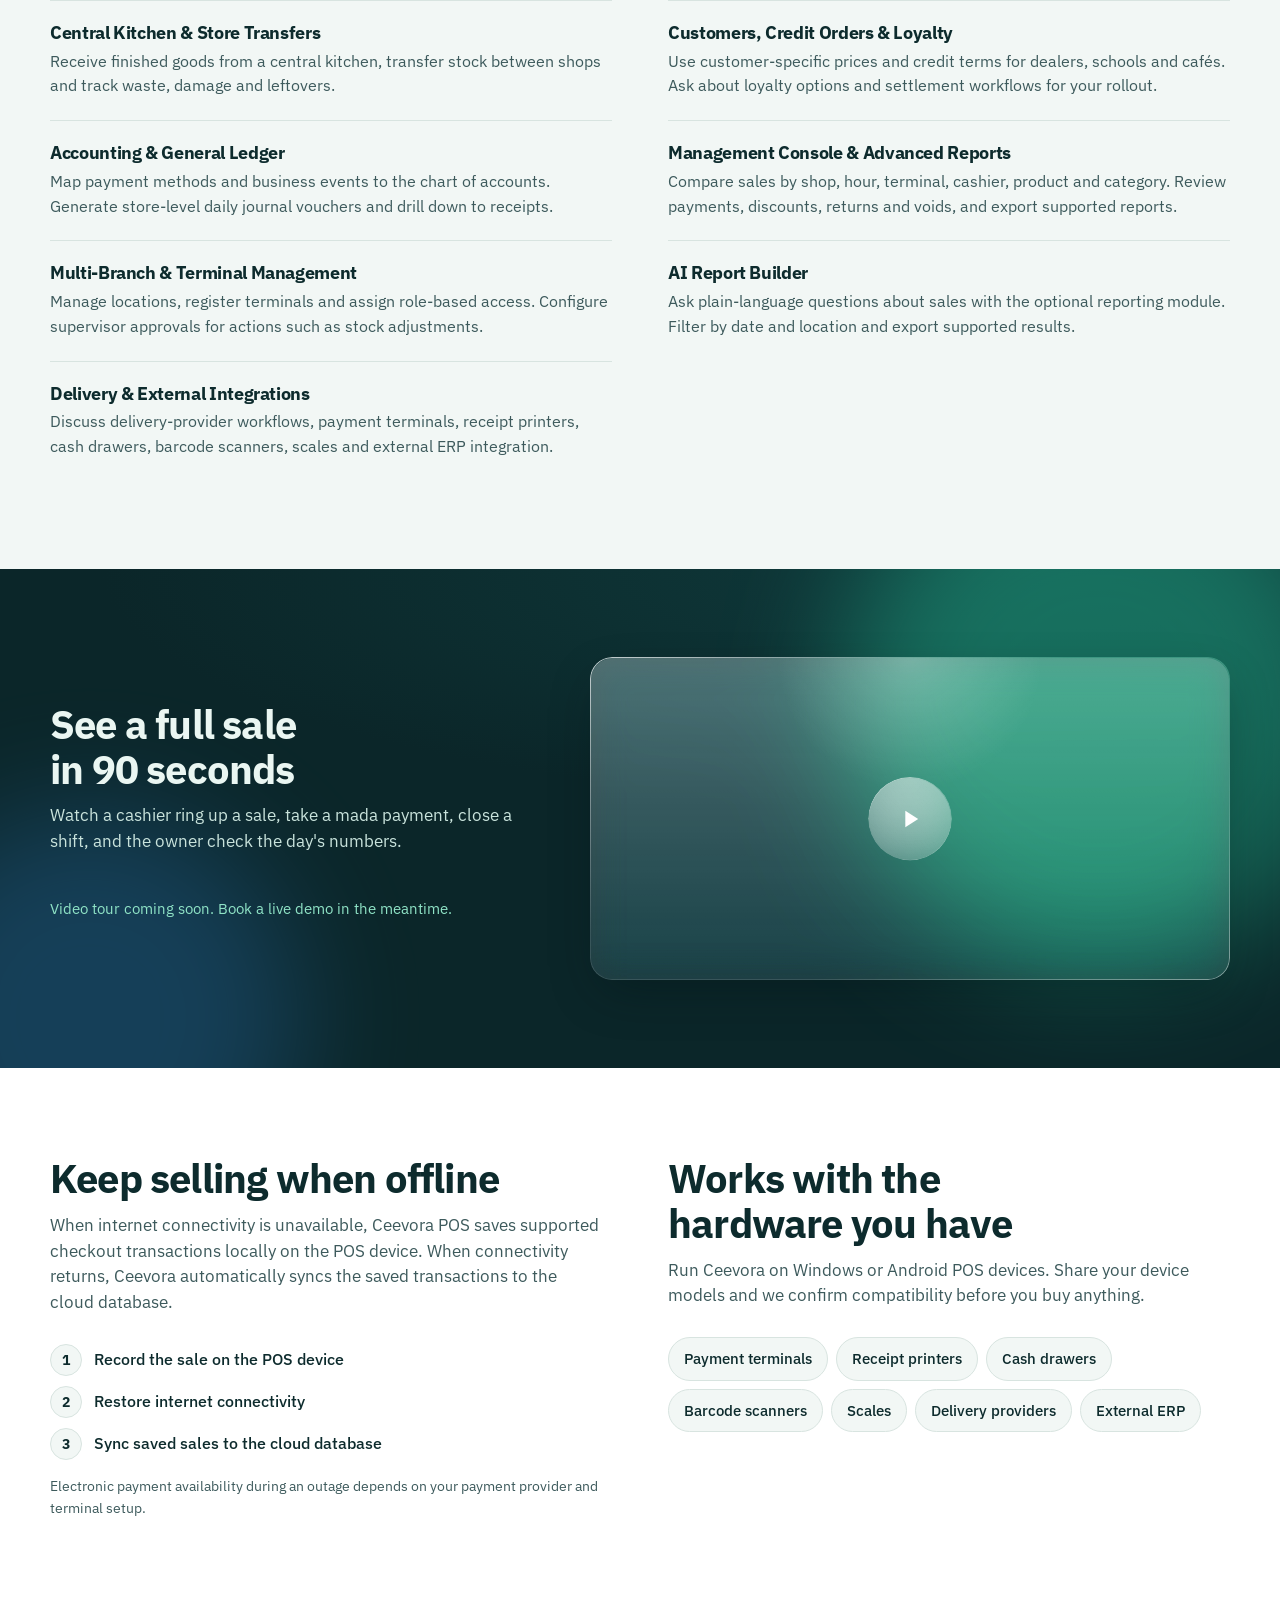
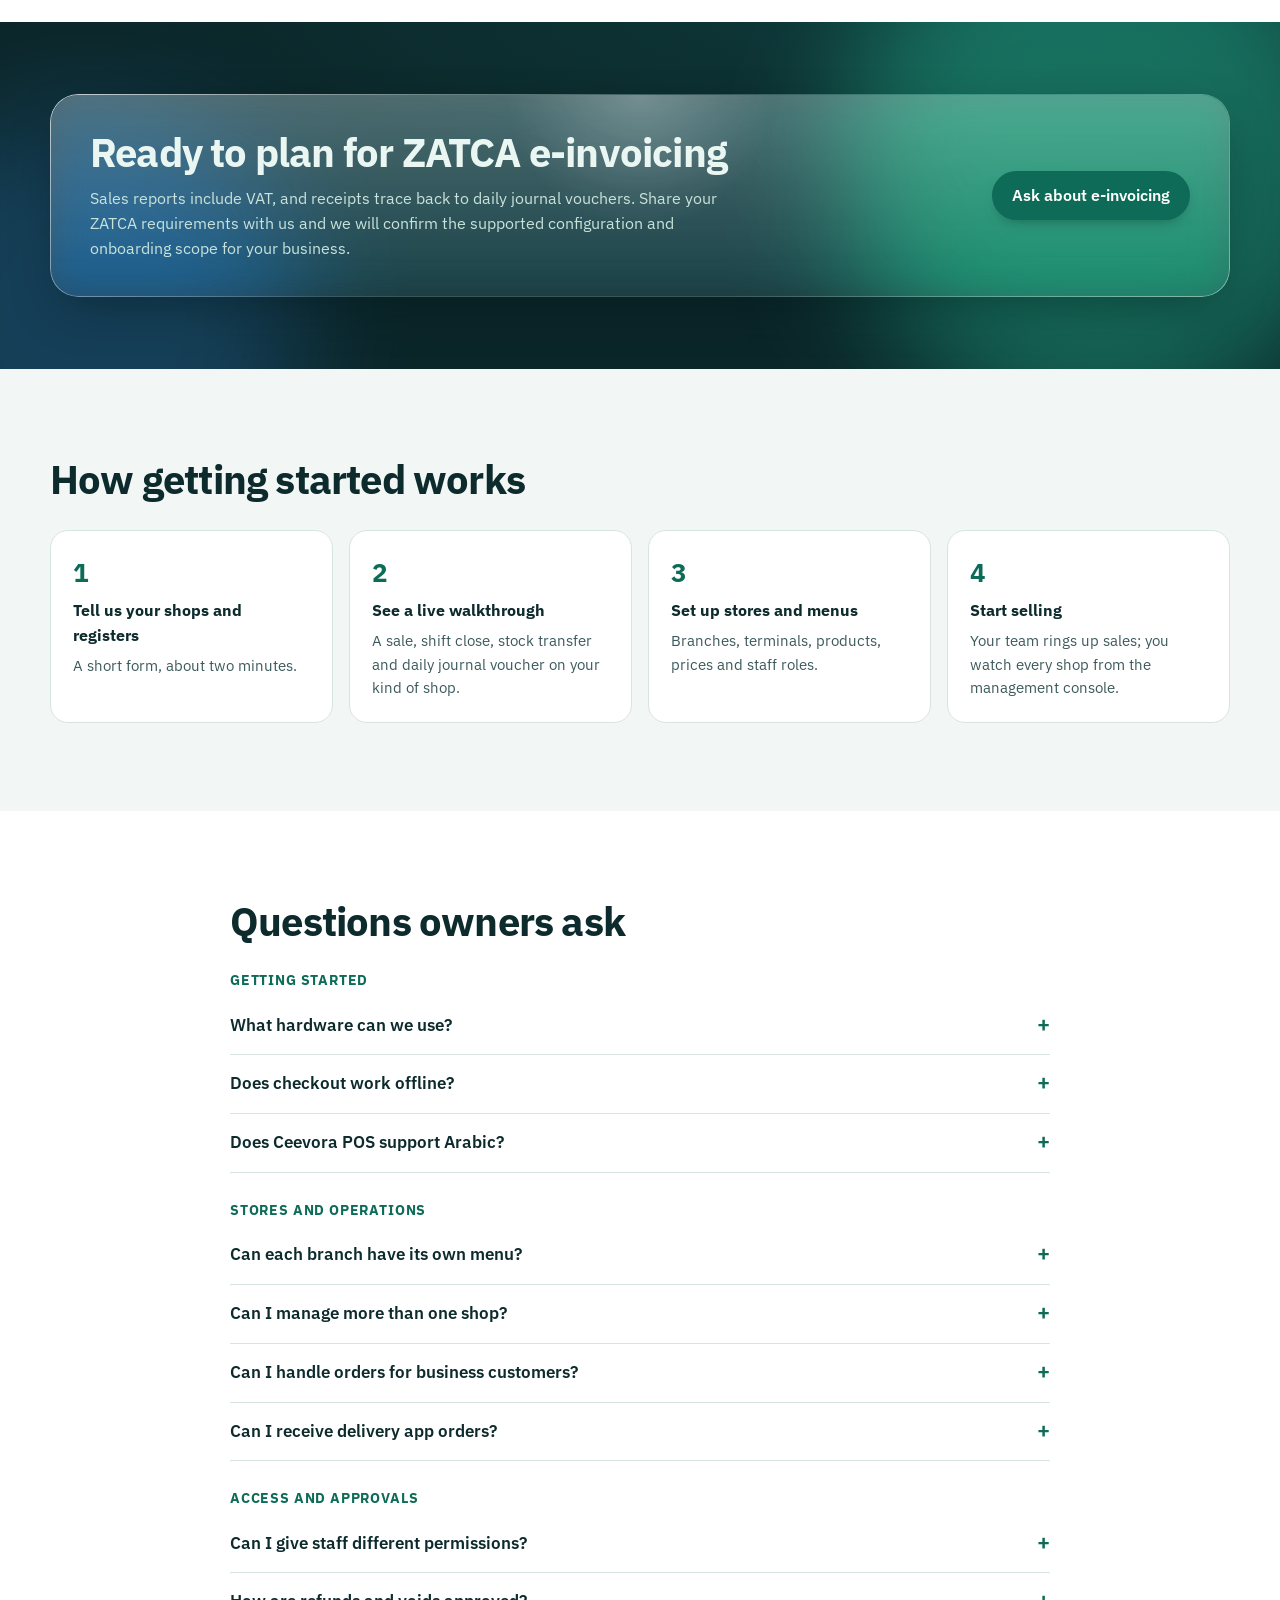
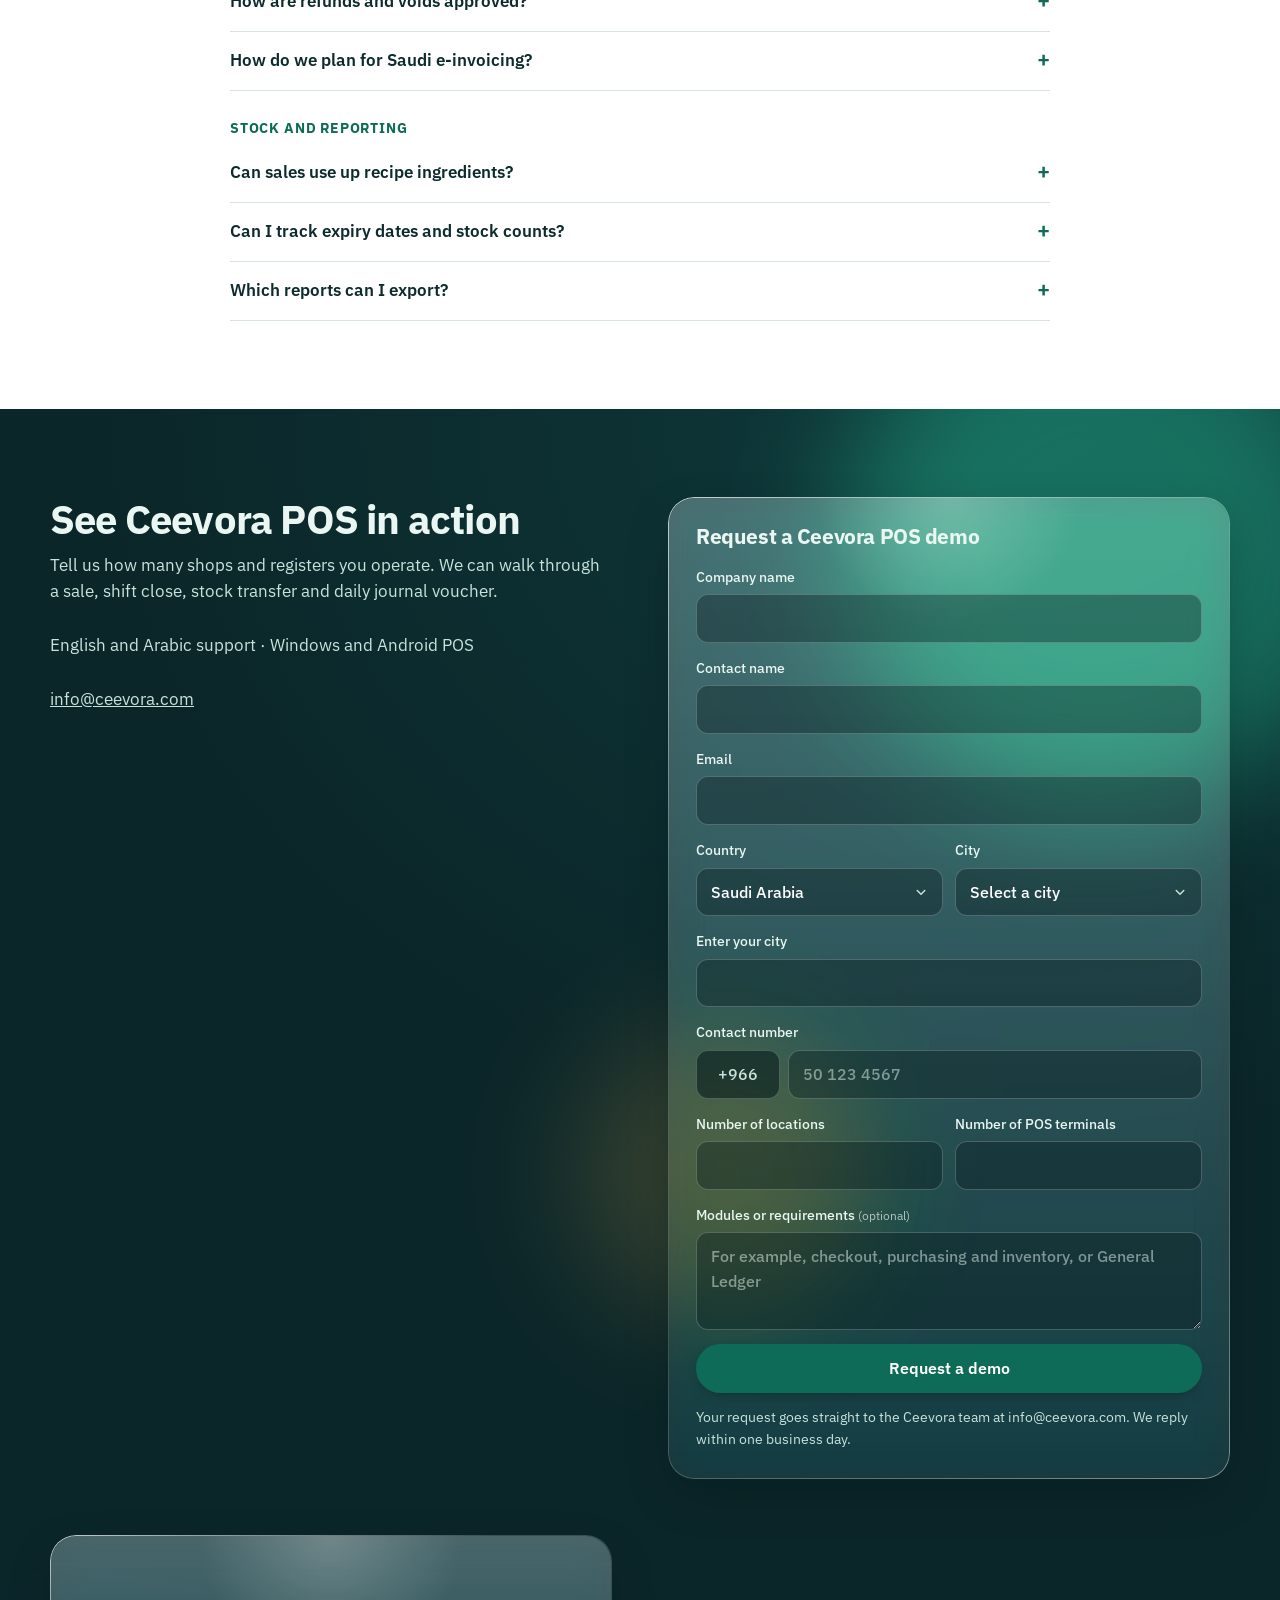
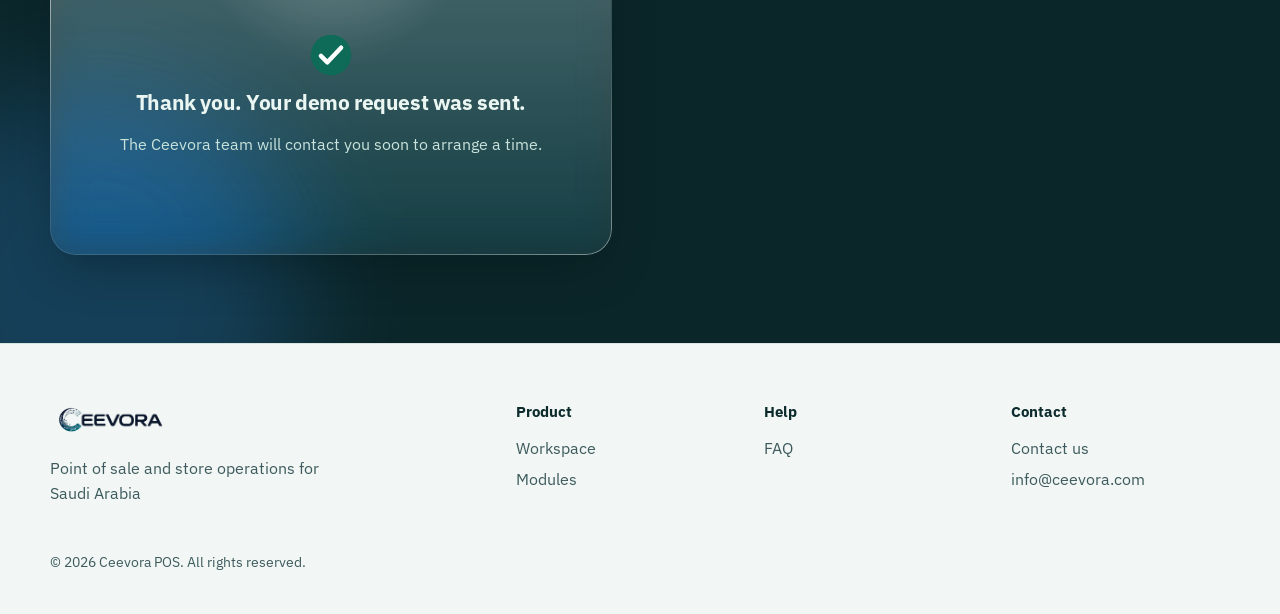
==== commit 501a896b: "Motion, mobile menu, gliding business-type selector, sticky phone CTA, iOS glass-button fix, srcset " ====
--- a/index.html
+++ b/index.html
@@ -7,12 +7,19 @@
 <meta name="description" content="Point of sale for Saudi cafés, bakeries, restaurants and retailers. Checkout, inventory, reporting and accounting across your shops, in Arabic and English.">
 <meta property="og:title" content="Ceevora POS | Point of Sale for Saudi Arabia">
 <meta property="og:description" content="Run the counter. See the whole business.">
-<meta property="og:image" content="assets/cevora-dashboard.webp">
+<meta property="og:image" content="https://notyousha.github.io/ceevora-pos-site/assets/og.jpg">
+<meta property="og:image:width" content="1200"><meta property="og:image:height" content="630">
+<meta property="og:type" content="website"><meta property="og:url" content="https://notyousha.github.io/ceevora-pos-site/">
+<meta name="twitter:card" content="summary_large_image">
+<meta name="theme-color" content="#0b2629">
+<link rel="canonical" href="https://notyousha.github.io/ceevora-pos-site/">
+<link rel="preload" as="image" href="assets/cevora-dashboard.webp" imagesrcset="assets/cevora-dashboard-960.webp 960w, assets/cevora-dashboard.webp 1896w" imagesizes="(max-width: 1212px) 100vw, 1180px" fetchpriority="high">
 <link rel="icon" href="assets/mark.png">
 <link rel="preconnect" href="https://fonts.googleapis.com">
 <link rel="preconnect" href="https://fonts.gstatic.com" crossorigin>
 <link href="https://fonts.googleapis.com/css2?family=IBM+Plex+Sans:wght@400;500;600;700&family=IBM+Plex+Sans+Arabic:wght@400;500;600;700&display=swap" rel="stylesheet">
 <link rel="stylesheet" href="style.css">
+<script type="application/ld+json">[{"@context": "https://schema.org", "@type": "SoftwareApplication", "name": "Ceevora POS", "applicationCategory": "BusinessApplication", "operatingSystem": "Windows, Android", "description": "Connect checkout, inventory, reporting and accounting across your shops. Built for cafés, donut shops, bakeries, restaurants and specialty retailers.", "url": "https://notyousha.github.io/ceevora-pos-site/", "image": "https://notyousha.github.io/ceevora-pos-site/assets/og.jpg", "inLanguage": ["en", "ar"], "publisher": {"@type": "Organization", "name": "Ceevora", "email": "info@ceevora.com", "logo": "https://notyousha.github.io/ceevora-pos-site/assets/mark.png"}}, {"@context": "https://schema.org", "@type": "FAQPage", "mainEntity": [{"@type": "Question", "name": "What hardware can we use?", "acceptedAnswer": {"@type": "Answer", "text": "Discuss Windows or Android POS devices with Ceevora. Share your payment terminal, printer, cash drawer or scanner models to confirm compatibility."}}, {"@type": "Question", "name": "Does checkout work offline?", "acceptedAnswer": {"@type": "Answer", "text": "A configured till can record core counter sales locally and sync them when the connection returns. Online refunds, reports, and provider integrations require connectivity."}}, {"@type": "Question", "name": "Does Ceevora POS support Arabic?", "acceptedAnswer": {"@type": "Answer", "text": "Yes. Ceevora POS supports Arabic and English interfaces, including a right-to-left interface and bilingual catalog names."}}, {"@type": "Question", "name": "Can each branch have its own menu?", "acceptedAnswer": {"@type": "Answer", "text": "Yes. Configure menus by shop, track stock by location and compare sales across locations in the management console."}}, {"@type": "Question", "name": "Can I manage more than one shop?", "acceptedAnswer": {"@type": "Answer", "text": "Yes. Organize tills under stores and branches, scope staff access by location, and use branch and store filters in sales reporting."}}, {"@type": "Question", "name": "Can I handle orders for business customers?", "acceptedAnswer": {"@type": "Answer", "text": "The back-office workflow supports customer prices, credit terms, standing orders, and production lists by kitchen."}}, {"@type": "Question", "name": "Can I receive delivery app orders?", "acceptedAnswer": {"@type": "Answer", "text": "The delivery inbox supports enabled providers. Provider activation, store configuration, and POS product mapping are required."}}, {"@type": "Question", "name": "Can I give staff different permissions?", "acceptedAnswer": {"@type": "Answer", "text": "Yes. Staff and administrators can be given role-based permissions and access to assigned locations."}}, {"@type": "Question", "name": "How are refunds and voids approved?", "acceptedAnswer": {"@type": "Answer", "text": "Cashiers can look up a sale and request manager approval. These reversals require an online connection."}}, {"@type": "Question", "name": "How do we plan for Saudi e-invoicing?", "acceptedAnswer": {"@type": "Answer", "text": "Share your ZATCA requirements with Ceevora to confirm the supported configuration and onboarding scope for your business."}}, {"@type": "Question", "name": "Can sales use up recipe ingredients?", "acceptedAnswer": {"@type": "Answer", "text": "Yes. When Inventory is enabled and a product has a recipe, checkout can deduct its ingredient quantities using the configured units."}}, {"@type": "Question", "name": "Can I track expiry dates and stock counts?", "acceptedAnswer": {"@type": "Answer", "text": "Yes. Inventory includes batch and expiry tracking, physical counts, and variance review."}}, {"@type": "Question", "name": "Which reports can I export?", "acceptedAnswer": {"@type": "Answer", "text": "Standard sales reports include daily sales, categories, promotions, and VAT, with CSV or Excel export. Sales Summary has a PDF download."}}]}]</script>
 <script defer src="strings.js"></script>
 <script defer src="app.js"></script>
 </head>
@@ -29,9 +36,17 @@
   </nav>
   <div class="nav-end">
     <button class="lang lg-chip" id="langBtn" type="button" lang="ar"><img id="langFlag" src="assets/flags/sa.svg" alt="" width="21" height="14"><span id="langLabel">العربية</span></button>
-    <a class="btn btn-solid" href="#contact" data-t="nav_contact">Book a demo</a>
+    <a class="btn btn-solid nav-cta" href="#contact" data-t="nav_contact">Book a demo</a>
+    <button class="burger" id="burger" type="button" aria-expanded="false" aria-controls="mnav" data-t-label="openNavigation" aria-label="Open navigation"><span></span><span></span></button>
   </div>
 </header>
+<nav class="mnav lg" id="mnav" aria-label="Mobile" hidden>
+  <a href="#workspace" data-t="product">Product</a>
+  <a href="#types" data-t="nav_types">Who it's for</a>
+  <a href="#modules" data-t="modules">Modules</a>
+  <a href="#faq" data-t="faq">FAQ</a>
+  <a class="btn btn-solid" href="#contact" data-t="nav_contact">Book a demo</a>
+</nav>
 
 <main id="main">
 <section class="hero">
@@ -49,7 +64,7 @@
   </div>
   <div class="wrap">
     <figure class="hero-shot lg lg-pane">
-      <img src="assets/cevora-dashboard.webp" alt="Ceevora management console showing today's sales" width="1896" height="830" fetchpriority="high">
+      <img src="assets/cevora-dashboard.webp" srcset="assets/cevora-dashboard-960.webp 960w, assets/cevora-dashboard.webp 1896w" sizes="(max-width: 1212px) 100vw, 1180px" alt="Ceevora management console showing today's sales" width="1896" height="830" fetchpriority="high" decoding="async">
     </figure>
     <ul class="trust">
       <li class="lg lg-chip-pill" data-t="trust_1">Arabic and English</li>
@@ -66,12 +81,12 @@
     <h2 data-t="galleryTitle">Explore the Ceevora workspace</h2>
     <p class="intro" data-t="galleryIntro">See what cashiers, store managers and finance teams use each day. Select a screenshot to zoom in.</p>
     <div class="tabs" role="tablist" id="galTabs"></div>
-    <figure class="gallery">
-      <button class="zoom" id="galImgBtn" type="button"><img id="galImg" loading="lazy" src="assets/cevora-terminal.webp" alt="POS checkout" width="1672" height="817"></button>
+    <figure class="gallery" data-r>
+      <button class="zoom" id="galImgBtn" type="button"><img id="galImg" decoding="async" sizes="(max-width: 1212px) 100vw, 1160px" loading="lazy" src="assets/cevora-terminal.webp" alt="POS checkout" width="1672" height="817"></button>
       <figcaption id="galCap"></figcaption>
       <div class="gal-nav">
-        <button class="round" id="galPrev" type="button" data-t-label="previous" aria-label="Previous">&#8249;</button>
-        <button class="round" id="galNext" type="button" data-t-label="next" aria-label="Next">&#8250;</button>
+        <button class="round" id="galPrev" type="button" data-t-label="previous" aria-label="Previous"><svg viewBox="0 0 24 24" width="20" height="20" aria-hidden="true"><path d="M15 6l-6 6 6 6" fill="none" stroke="currentColor" stroke-width="2" stroke-linecap="round" stroke-linejoin="round"/></svg></button>
+        <button class="round" id="galNext" type="button" data-t-label="next" aria-label="Next"><svg viewBox="0 0 24 24" width="20" height="20" aria-hidden="true"><path d="M9 6l6 6-6 6" fill="none" stroke="currentColor" stroke-width="2" stroke-linecap="round" stroke-linejoin="round"/></svg></button>
       </div>
     </figure>
   </div>
@@ -82,14 +97,15 @@
     <h2 data-t="types_title">Built for your kind of shop</h2>
     <p class="intro" data-t="types_intro">Pick your business to see the screens your team would use most.</p>
     <div class="seg lg lg-bar" role="tablist" id="typeTabs">
+      <span class="seg-lens" id="segLens" aria-hidden="true"></span>
       <button role="tab" data-type="cafe" data-t="type_cafe" aria-selected="true">Cafés</button>
       <button role="tab" data-type="bakery" data-t="type_bakery" aria-selected="false">Bakeries and donut shops</button>
       <button role="tab" data-type="restaurant" data-t="type_restaurant" aria-selected="false">Restaurants</button>
       <button role="tab" data-type="retail" data-t="type_retail" aria-selected="false">Specialty retail</button>
     </div>
-    <div class="type-panel" role="tabpanel">
+    <div data-r class="type-panel" role="tabpanel">
       <ul class="checks" id="typeList"></ul>
-      <img id="typeImg" src="assets/cevora-terminal.webp" alt="" width="1672" height="817" loading="lazy">
+      <img id="typeImg" decoding="async" sizes="(max-width: 860px) 100vw, 700px" src="assets/cevora-terminal.webp" alt="" width="1672" height="817" loading="lazy">
     </div>
   </div>
 </section>
@@ -110,8 +126,8 @@
       <p class="intro" data-t="video_intro">Watch a cashier ring up a sale, take a mada payment, close a shift, and the owner check the day's numbers.</p>
       <p class="soon" id="videoSoon" data-t="video_soon">Video tour coming soon. Book a live demo in the meantime.</p>
     </div>
-    <button class="video-card lg lg-pane" id="videoBtn" type="button" aria-label="Play video">
-      <img src="assets/cevora-terminal.webp" alt="" loading="lazy" width="1672" height="817">
+    <button data-r class="video-card lg lg-pane" id="videoBtn" type="button" aria-label="Play video">
+      <img src="assets/cevora-terminal.webp" srcset="assets/cevora-terminal-960.webp 960w, assets/cevora-terminal.webp 1672w" sizes="(max-width: 860px) 100vw, 680px" alt="" loading="lazy" decoding="async" width="1672" height="817">
       <span class="play lg lg-btn" aria-hidden="true"><svg viewBox="0 0 24 24" width="28" height="28"><path d="M8 5v14l11-7z" fill="currentColor"/></svg></span>
     </button>
   </div>
@@ -143,7 +159,7 @@
 <section class="sec zatca-sec">
   <div class="blobs" aria-hidden="true"><i></i><i></i></div>
   <div class="wrap">
-    <div class="zatca lg lg-pane">
+    <div class="zatca lg lg-pane" data-r>
       <div>
         <h2 data-t="zatca_title">Ready to plan for ZATCA e-invoicing</h2>
         <p data-t="zatca_body">Sales reports include VAT, and receipts trace back to daily journal vouchers. Share your ZATCA requirements with us and we will confirm the supported configuration and onboarding scope for your business.</p>
@@ -156,7 +172,7 @@
 <section class="sec light">
   <div class="wrap">
     <h2 data-t="steps_title">How getting started works</h2>
-    <ol class="steps">
+    <ol class="steps" data-r>
       <li><b data-t="step_1">Tell us your shops and registers</b><span data-t="step_1_body">A short form, about two minutes.</span></li>
       <li><b data-t="step_2">See a live walkthrough</b><span data-t="step_2_body">A sale, shift close, stock transfer and daily journal voucher on your kind of shop.</span></li>
       <li><b data-t="step_3">Set up stores and menus</b><span data-t="step_3_body">Branches, terminals, products, prices and staff roles.</span></li>
@@ -176,13 +192,12 @@
   <div class="blobs" aria-hidden="true"><i></i><i></i><i></i></div>
   <div class="wrap two">
     <div>
-      <p class="badge" data-t="ready">Ready to get started?</p>
       <h2 data-t="ctaTitle">See Ceevora POS in action</h2>
       <p class="intro" data-t="ctaBody">Tell us how many shops and registers you operate. We can walk through a sale, shift close, stock transfer and daily journal voucher.</p>
       <p class="intro" data-t="support">English and Arabic support · Windows and Android POS</p>
       <p class="intro"><a href="mailto:info@ceevora.com">info@ceevora.com</a></p>
     </div>
-    <form class="form lg lg-pane" id="demoForm" novalidate>
+    <form data-r class="form lg lg-pane" id="demoForm" novalidate>
       <h3 data-t="contactTitle">Request a Ceevora POS demo</h3>
       <label><span data-t="field_company">Company name</span><input name="company" required autocomplete="organization"></label>
       <label><span data-t="field_name">Contact name</span><input name="name" required autocomplete="name"></label>
@@ -224,7 +239,10 @@
   <p class="wrap copy">© 2026 Ceevora POS. <span data-t="rights">All rights reserved.</span></p>
 </footer>
 
-<dialog id="viewer" class="viewer"><button class="round close" type="button" aria-label="Close">×</button><div id="viewerBody"></div></dialog>
+<a class="mcta lg" id="mcta" href="#contact"><span data-t="nav_contact">Book a demo</span></a>
+<div class="progress" id="progress" aria-hidden="true"></div>
+
+<dialog id="viewer" class="viewer"><button class="round close" type="button" aria-label="Close"><svg viewBox="0 0 24 24" width="20" height="20" aria-hidden="true"><path d="M6 6l12 12M18 6L6 18" fill="none" stroke="currentColor" stroke-width="2" stroke-linecap="round" stroke-linejoin="round"/></svg></button><div id="viewerBody"></div></dialog>
 
 </body>
 </html>
--- a/style.css
+++ b/style.css
@@ -271,3 +271,118 @@
 }
 .foot { padding-bottom: max(28px, env(safe-area-inset-bottom)); }
 @media (hover: none) { .video-card:hover .play { transform: none; } }
+
+/* iOS Safari ignores border-radius on backdrop-filter (worst while the button scales), so the blur leaked past
+   the pill as square corners. Clip the glass buttons to their own shape. */
+.lg-btn { clip-path: inset(0 round 999px); --lg-shadow: none; }
+.play { clip-path: circle(50%); }
+.lg-btn.btn { border: 0; }
+
+/* ---------- motion ---------- */
+@keyframes rise { from { opacity: 0; transform: translateY(18px); } to { opacity: 1; transform: none; } }
+@keyframes drift { 0%, 100% { transform: translate(0, 0) scale(1); } 50% { transform: translate(40px, 30px) scale(1.08); } }
+@keyframes fade { from { opacity: .25; } to { opacity: 1; } }
+@media (prefers-reduced-motion: no-preference) {
+  .hero h1 > span, .hero h1 > br + span { display: inline-block; animation: rise .8s cubic-bezier(.2,.7,.2,1) both; }
+  .hero h1 > span:last-child { animation-delay: .12s; }
+  .hero-side > * { animation: rise .8s .22s cubic-bezier(.2,.7,.2,1) both; }
+  .hero-side > .ctas { animation-delay: .32s; }
+  .hero-shot { animation: rise 1s .38s cubic-bezier(.2,.7,.2,1) both; }
+  .hero-shot img { transform: perspective(1400px) rotateX(var(--tilt, 0deg)); transform-origin: 50% 100%; will-change: transform; }
+  .blobs i { animation: drift 18s ease-in-out infinite; }
+  .blobs i:nth-child(2) { animation-duration: 23s; animation-direction: reverse; }
+  .blobs i:nth-child(3) { animation-duration: 27s; }
+  .js [data-r] { opacity: 0; transform: translateY(22px); transition: opacity .7s cubic-bezier(.2,.7,.2,1) var(--d, 0ms), transform .7s cubic-bezier(.2,.7,.2,1) var(--d, 0ms); }
+  .js [data-r].in { opacity: 1; transform: none; }
+  .swap { animation: fade .45s ease both; }
+  .card, .steps li { transition: transform .25s ease, box-shadow .25s ease, opacity .7s cubic-bezier(.2,.7,.2,1) var(--d, 0ms); }
+  .card:hover, .steps li:hover { transform: translateY(-4px); box-shadow: 0 14px 30px -18px rgba(2,20,22,.35); }
+  details p { animation: rise .35s ease both; }
+  ::view-transition-old(root), ::view-transition-new(root) { animation-duration: .35s; }
+}
+/* pointer-following specular light on glass */
+.spec::after { background: radial-gradient(220px circle at var(--mx, 50%) var(--my, 0%), rgba(255,255,255,.22), transparent 60%), linear-gradient(to bottom, var(--lg-sheen), transparent); inset: 1px; }
+@media (hover: none) { .spec::after { background: linear-gradient(to bottom, var(--lg-sheen), transparent 45%); } }
+
+/* nav firms up once content scrolls under it */
+.nav { transition: background-color .3s ease, box-shadow .3s ease; }
+.nav.scrolled { --lg-tint-bar: rgba(255,255,255,.8); }
+
+/* reading progress */
+.progress { position: fixed; top: 0; inset-inline: 0; height: 3px; background: linear-gradient(90deg, var(--brand), var(--mint)); transform: scaleX(0); transform-origin: 0 50%; z-index: 60; pointer-events: none; }
+[dir="rtl"] .progress { transform-origin: 100% 50%; }
+
+/* sticky "Book a demo" on phones (ad traffic converts here) */
+.mcta { display: none; }
+@media (max-width: 860px) {
+  .mcta { display: flex; justify-content: center; position: fixed; z-index: 55; inset-inline: 16px; bottom: max(14px, env(safe-area-inset-bottom)); padding: 14px; border-radius: 999px; text-decoration: none; font-weight: 700; color: #fff; --lg-tint: rgba(13,107,87,.82); clip-path: inset(0 round 999px); transform: translateY(140%); transition: transform .35s cubic-bezier(.2,.7,.2,1); }
+  .mcta.show { transform: none; }
+  .foot { padding-bottom: 96px; }
+}
+
+/* ---------- mobile menu ---------- */
+.burger { display: none; width: 44px; height: 44px; border: 0; border-radius: 50%; background: rgba(13,43,45,.08); cursor: pointer; position: relative; }
+.burger span { position: absolute; left: 13px; right: 13px; height: 2px; border-radius: 2px; background: var(--ink); transition: transform .25s ease; }
+.burger span:first-child { top: 17px; } .burger span:last-child { top: 25px; }
+.burger[aria-expanded="true"] span:first-child { transform: translateY(4px) rotate(45deg); }
+.burger[aria-expanded="true"] span:last-child { transform: translateY(-4px) rotate(-45deg); }
+.mnav { position: fixed; z-index: 49; top: calc(max(12px, env(safe-area-inset-top)) + 70px); inset-inline: 16px; border-radius: 26px; padding: 10px; display: grid; gap: 2px; --lg-tint: rgba(255,255,255,.94); }
+.mnav[hidden] { display: none; }
+.mnav a:not(.btn) { text-decoration: none; color: var(--ink); font-weight: 600; font-size: 1.08rem; padding: 14px 16px; border-radius: 16px; }
+.mnav a:not(.btn):active, .mnav a:not(.btn):hover { background: rgba(13,107,87,.1); }
+.mnav .btn { margin-top: 6px; }
+@media (prefers-reduced-motion: no-preference) { .mnav:not([hidden]) { animation: rise .25s cubic-bezier(.2,.7,.2,1) both; } }
+@media (max-width: 860px) {
+  .burger { display: block; }
+  .nav { padding: 6px 6px 6px 16px; gap: 8px; }
+  [dir="rtl"] .nav { padding: 6px 16px 6px 6px; }
+}
+@media (max-width: 520px) { .nav-cta { display: none; } } /* the sticky bottom CTA + menu cover it on phones */
+
+/* ---------- polish pass ---------- */
+/* modules as a ruled two-column list instead of a wall of identical cards */
+.grid { grid-template-columns: repeat(2, minmax(0, 1fr)); gap: 0 56px; }
+.mod { padding: 22px 0; border-top: 1px solid var(--line); display: grid; gap: 6px; }
+.mod h3 { margin: 0; font-size: 1.1rem; }
+.mod p { margin: 0; color: var(--ink-2); max-width: 60ch; }
+@media (max-width: 720px) { .grid { grid-template-columns: 1fr; } }
+.round { display: inline-grid; place-items: center; }
+[dir="rtl"] .round svg { transform: scaleX(-1); }
+.viewer .close { background: #fff; }
+/* browser surfaces carry the palette too */
+::selection { background: var(--mint); color: var(--deep); }
+html { accent-color: var(--brand); caret-color: var(--brand); scrollbar-color: #9fb9b2 var(--paper-2); }
+.dark, .hero { caret-color: var(--mint); }
+h1, h2 { text-wrap: balance; } p { text-wrap: pretty; }
+/* tap feedback on phones without the grey flash */
+a, button, summary { -webkit-tap-highlight-color: transparent; }
+.lead, .intro { max-width: 62ch; }
+@media (max-width: 520px) {
+  .sec { padding: 56px 0; }
+  .hero { padding: 104px 0 48px; }
+  .hero-grid { margin-bottom: 28px; }
+  .ctas .btn { flex: 1 1 auto; }
+  .trust { justify-content: flex-start; }
+  .lg-chip-pill { font-size: .86rem; padding: 7px 13px; }
+  .gallery { padding: 8px; }
+  .gallery figcaption { padding-inline-end: 100px; font-size: .92rem; }
+  .zatca .btn, .form .btn { width: 100%; }
+  .video-grid { gap: 28px; }
+}
+
+/* ---------- business-type selector: gliding lens ---------- */
+.seg { position: relative; isolation: isolate; }
+.seg-lens { position: absolute; top: 0; left: 0; z-index: 0; border-radius: 999px; background: #fff; box-shadow: 0 6px 18px -8px rgba(2,20,22,.4); pointer-events: none; transition: transform .55s cubic-bezier(.22,1,.36,1), width .55s cubic-bezier(.22,1,.36,1); }
+.seg button { position: relative; z-index: 1; transition: color .3s ease; }
+.seg button[aria-selected="true"] { background: transparent; box-shadow: none; color: var(--ink); }
+.seg button:hover { color: var(--ink); }
+.type-panel .checks li { transition: opacity .4s ease, transform .4s ease; }
+@media (prefers-reduced-motion: no-preference) {
+  .checks li { animation: rise .45s cubic-bezier(.2,.7,.2,1) both; }
+  .checks li:nth-child(2) { animation-delay: .07s; } .checks li:nth-child(3) { animation-delay: .14s; }
+}
+@media (prefers-reduced-motion: reduce) { .seg-lens { transition: none; } }
+/* phones: one scrolling row with soft edges so it reads as "more to the side" */
+@media (max-width: 520px) {
+  .seg { -webkit-mask-image: linear-gradient(90deg, transparent, #000 18px, #000 calc(100% - 18px), transparent); mask-image: linear-gradient(90deg, transparent, #000 18px, #000 calc(100% - 18px), transparent); }
+}
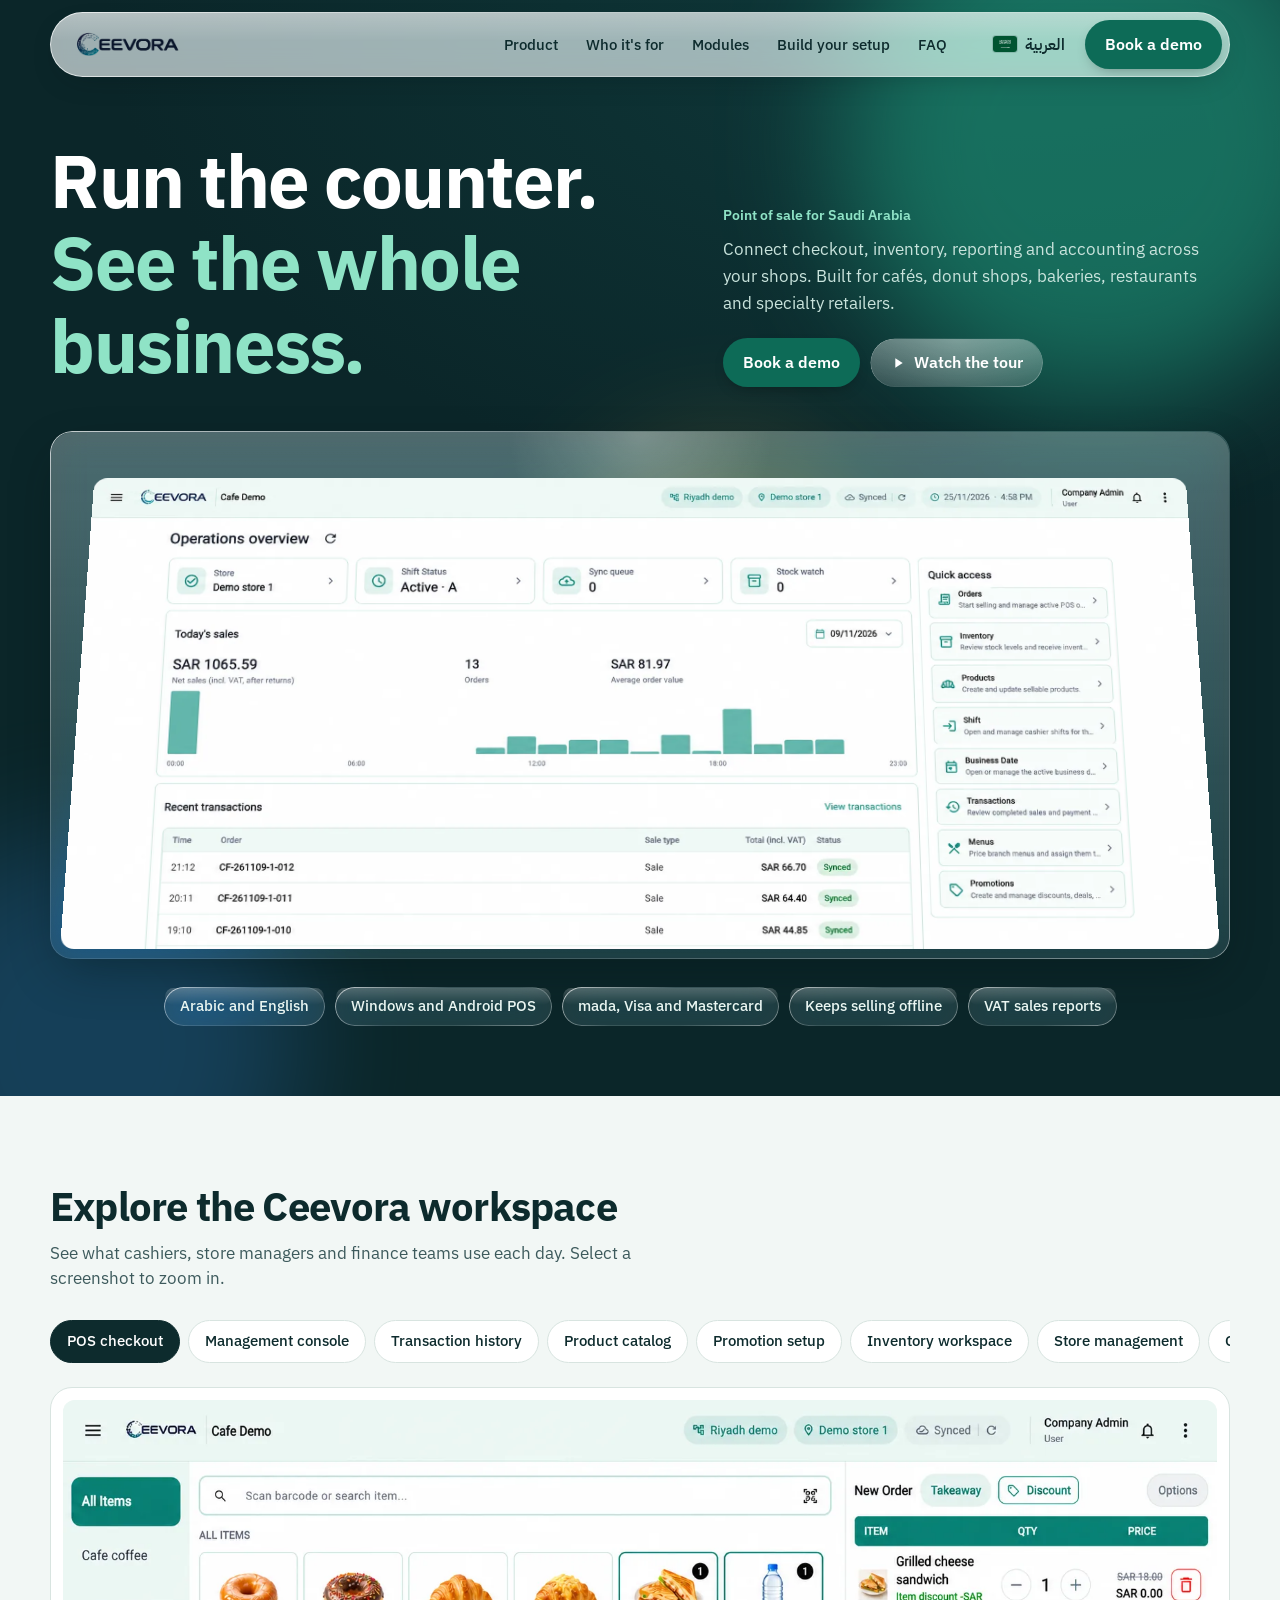
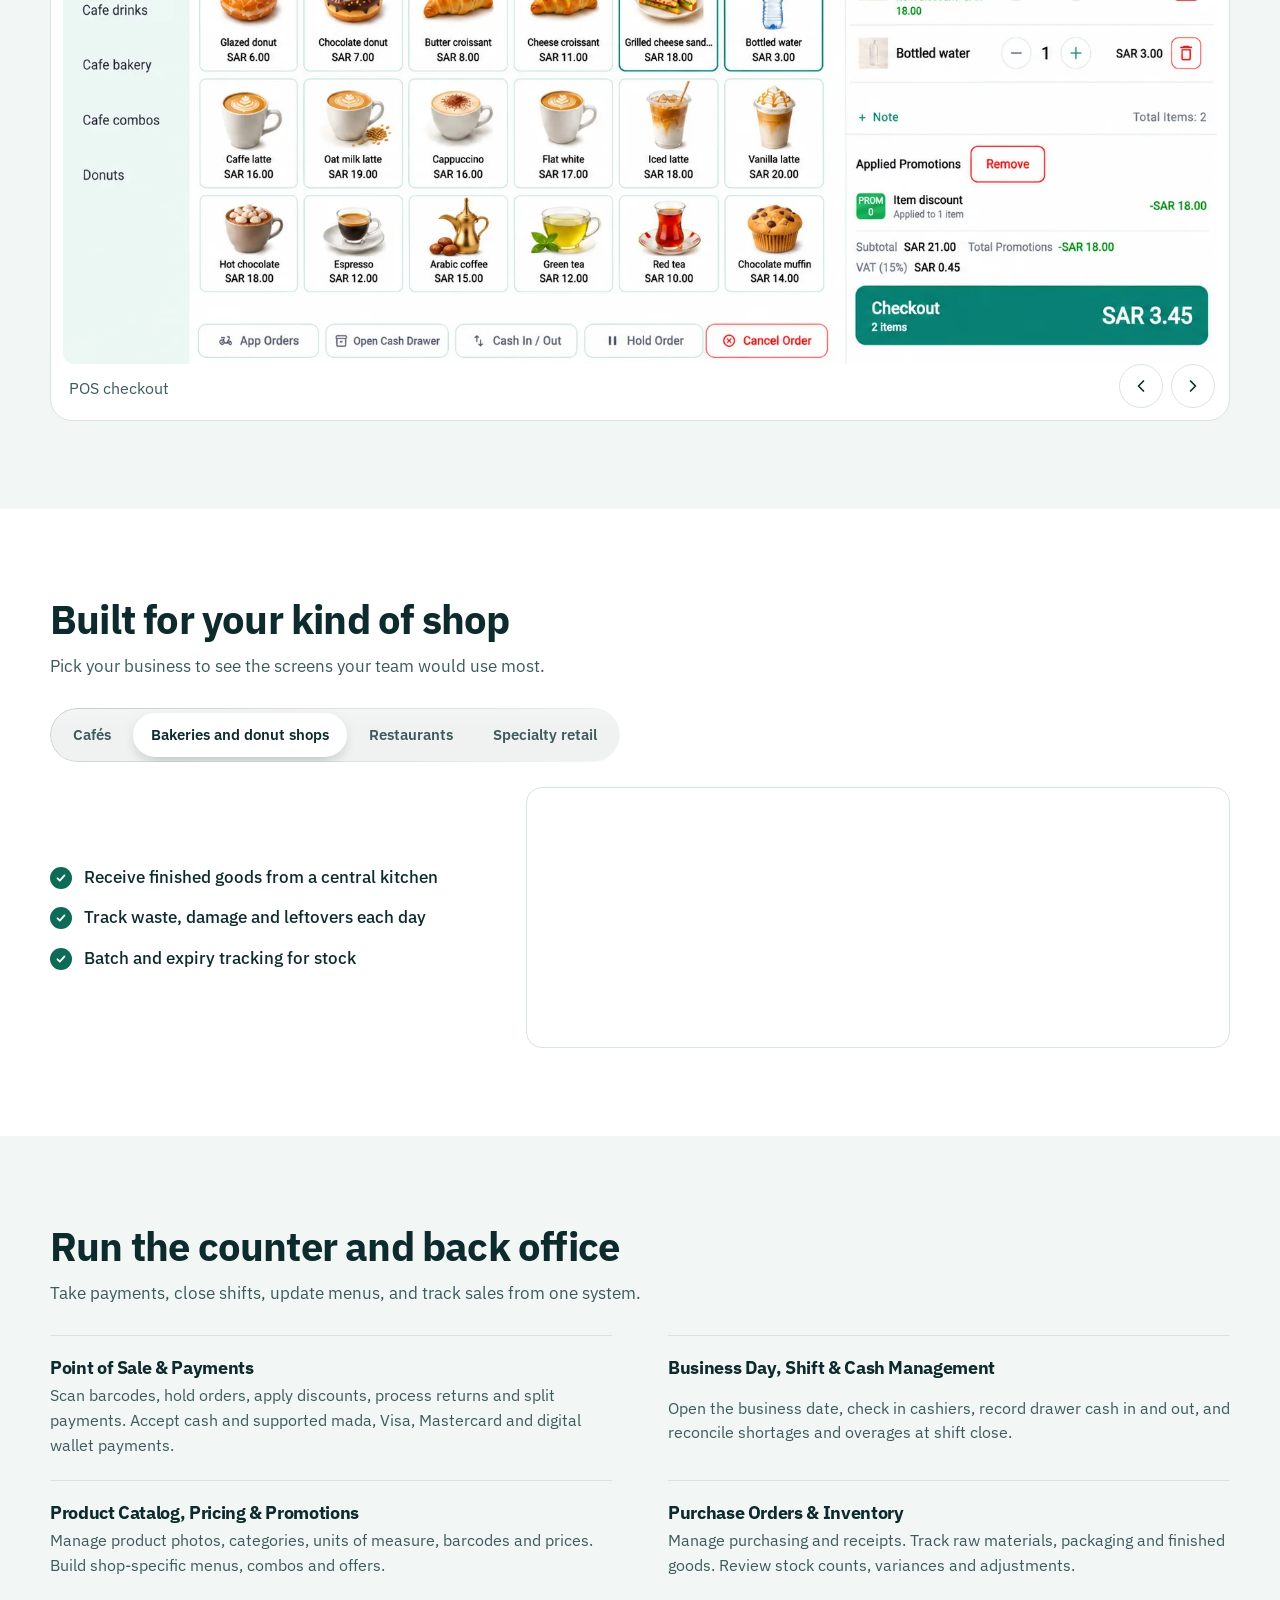
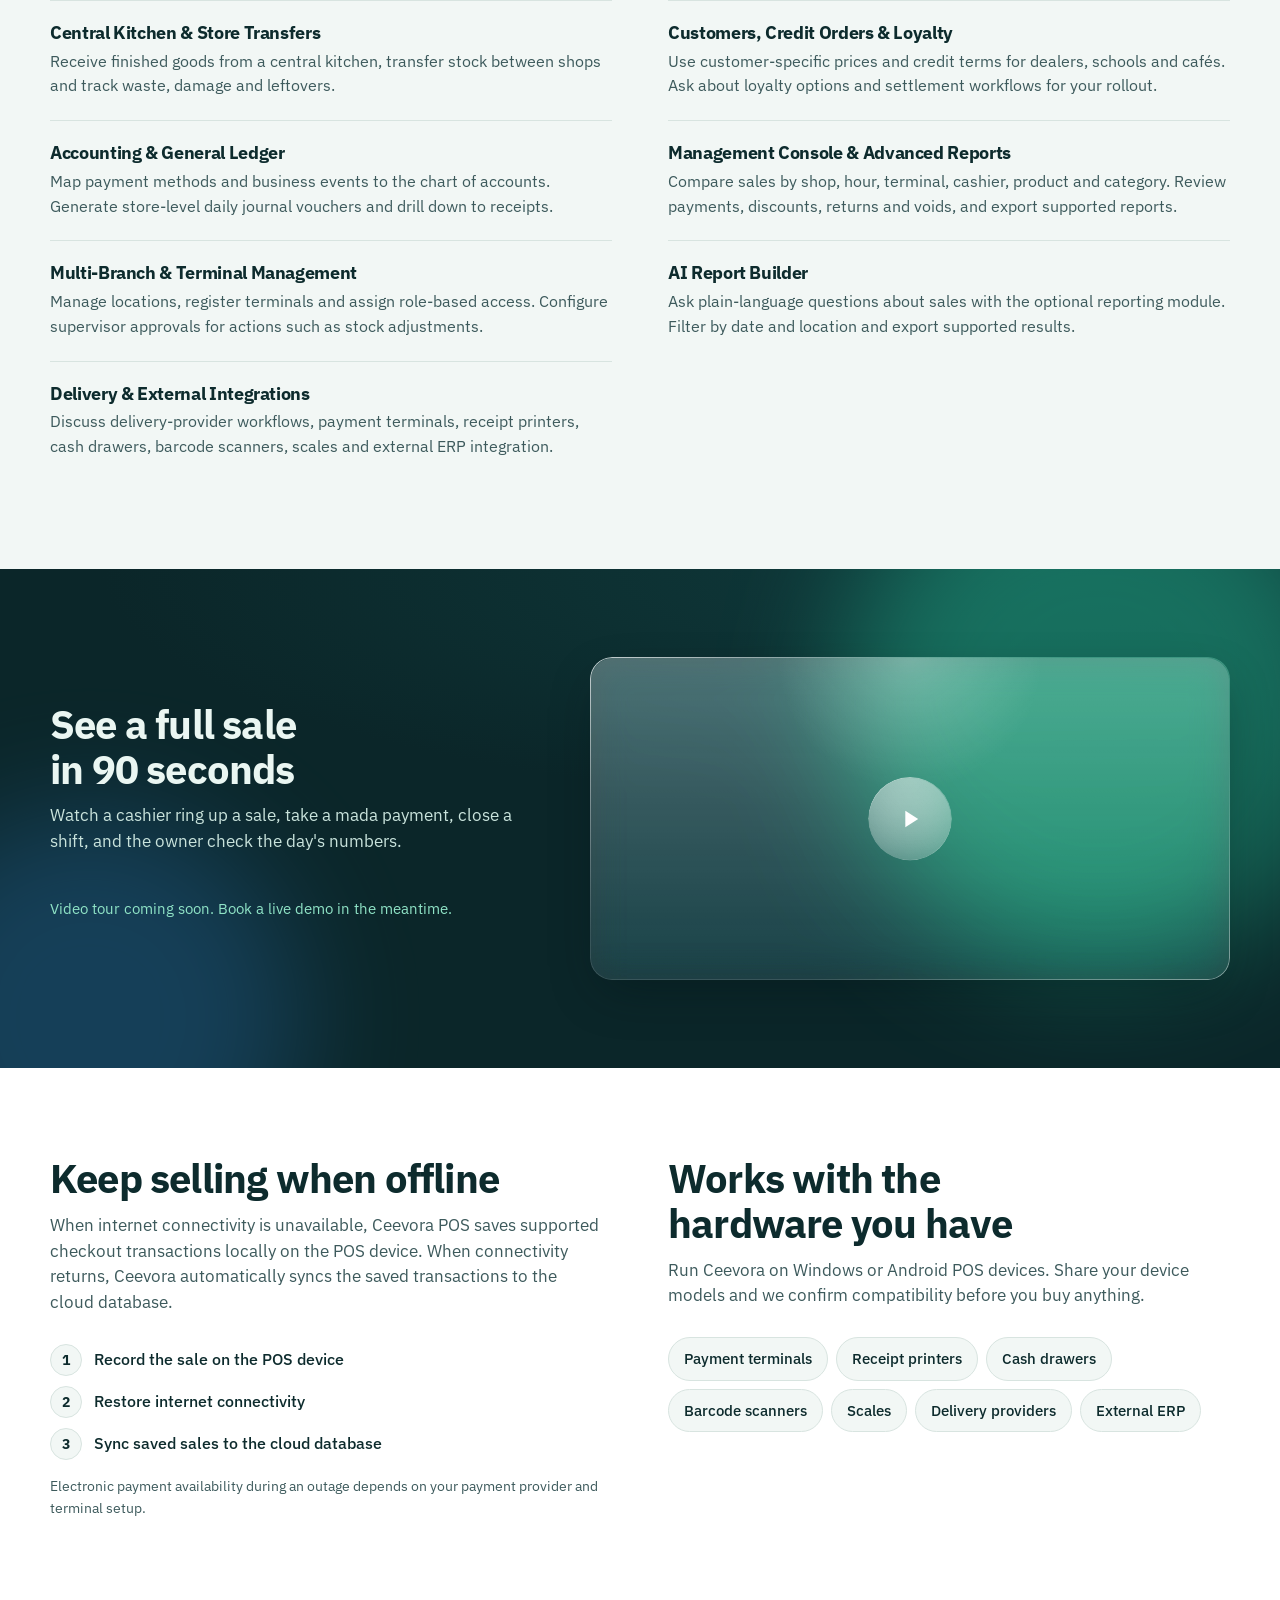
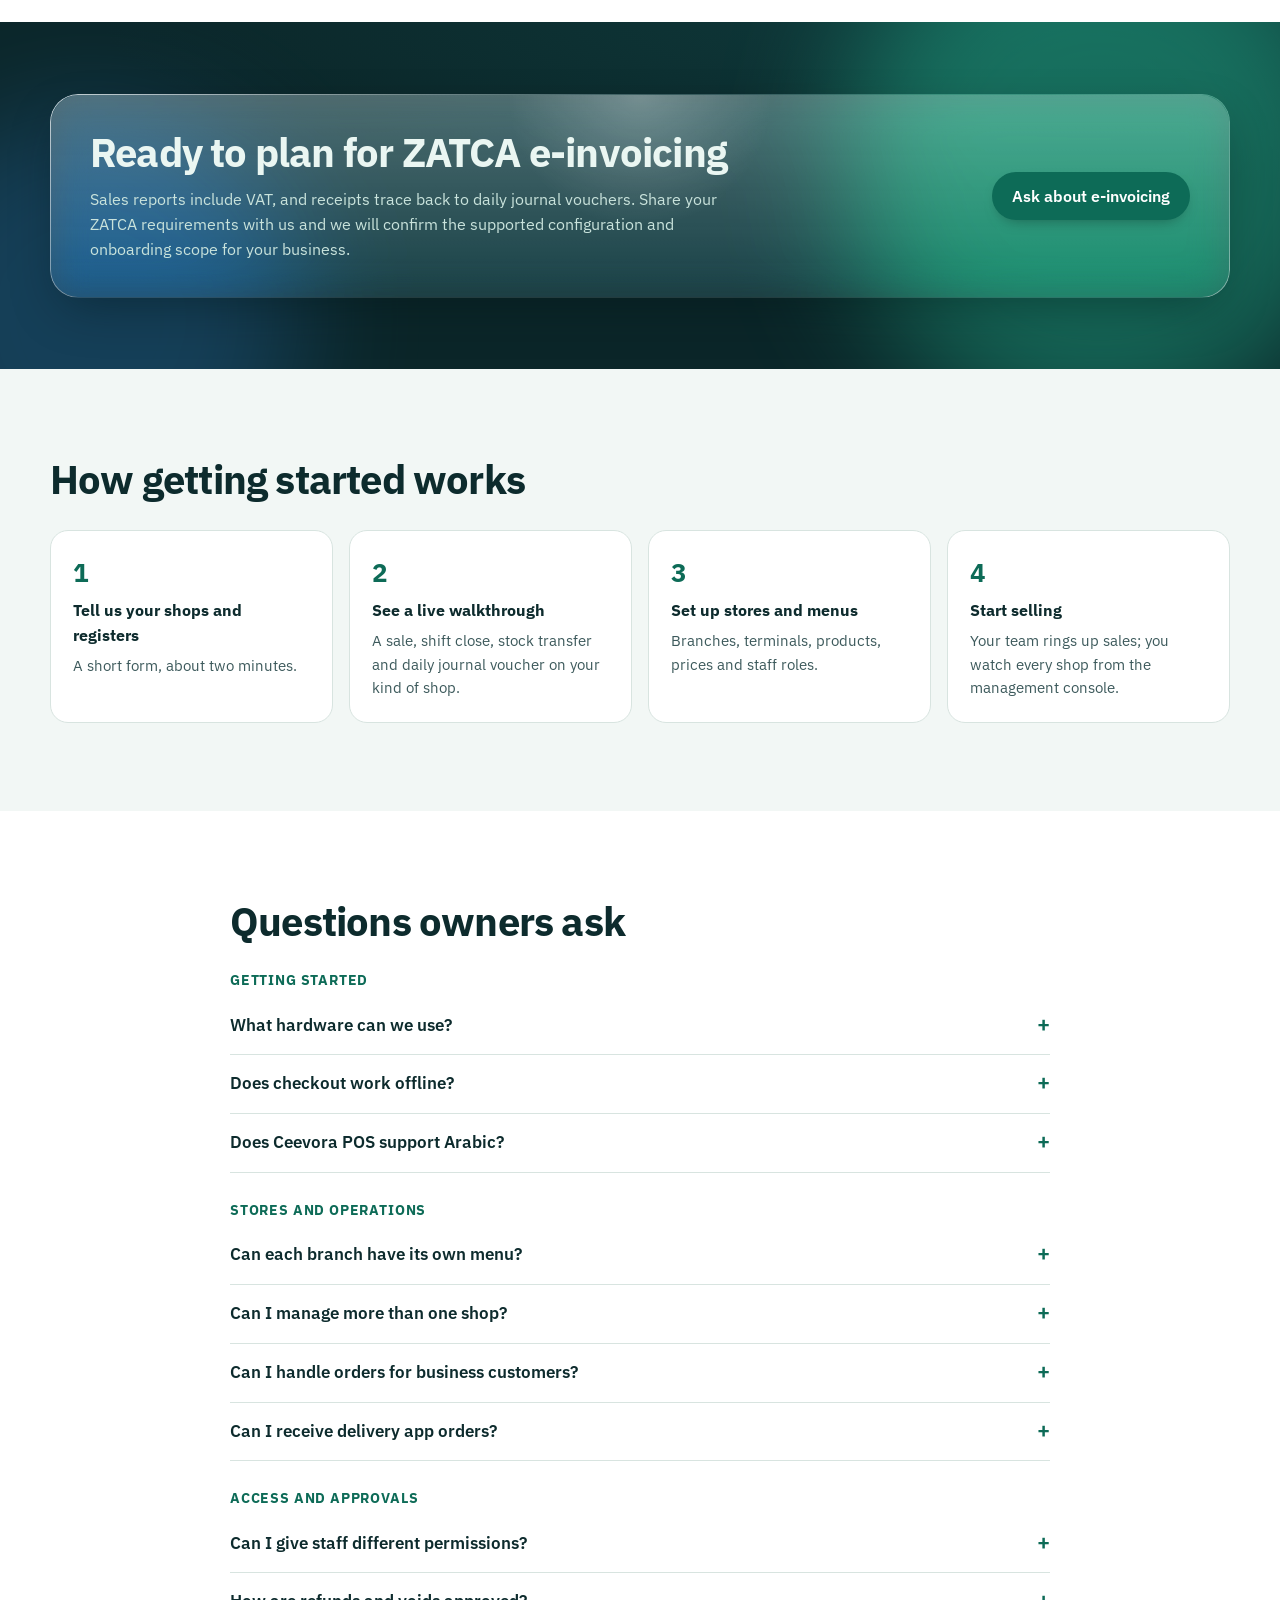
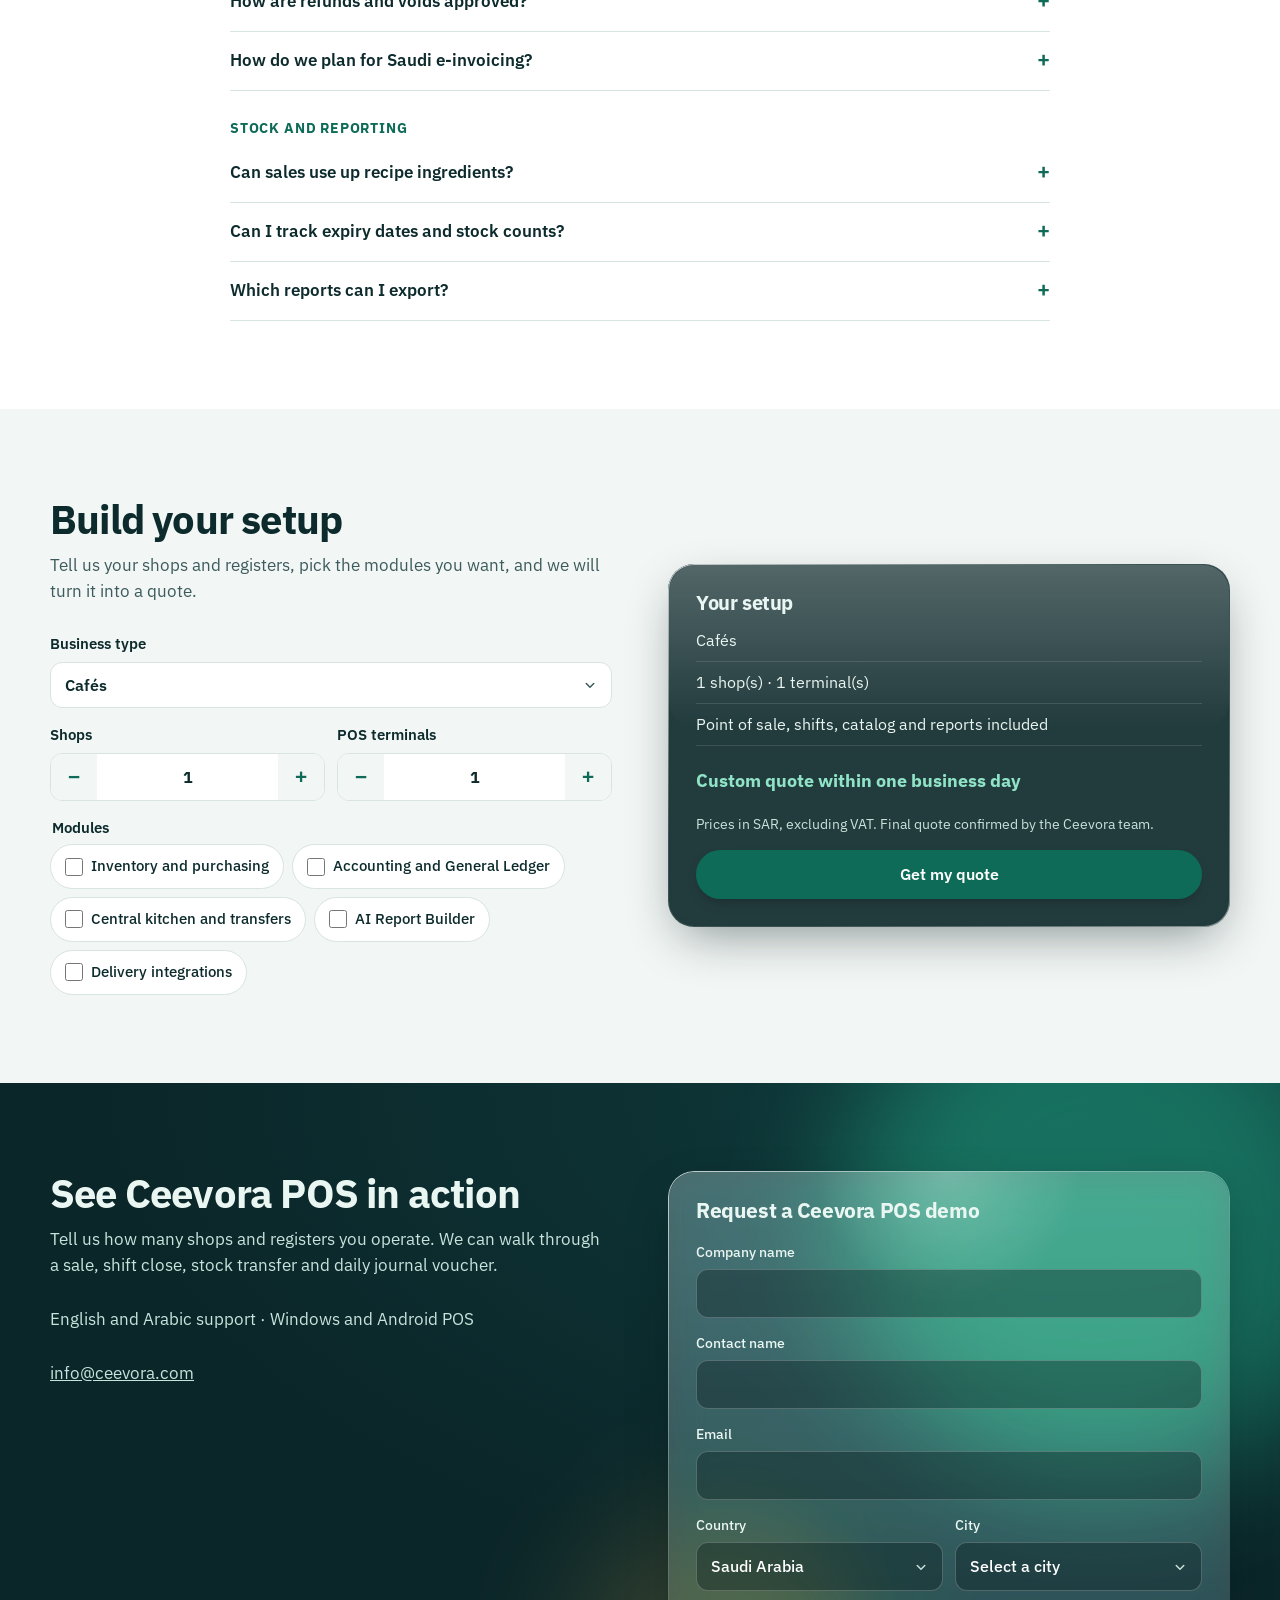
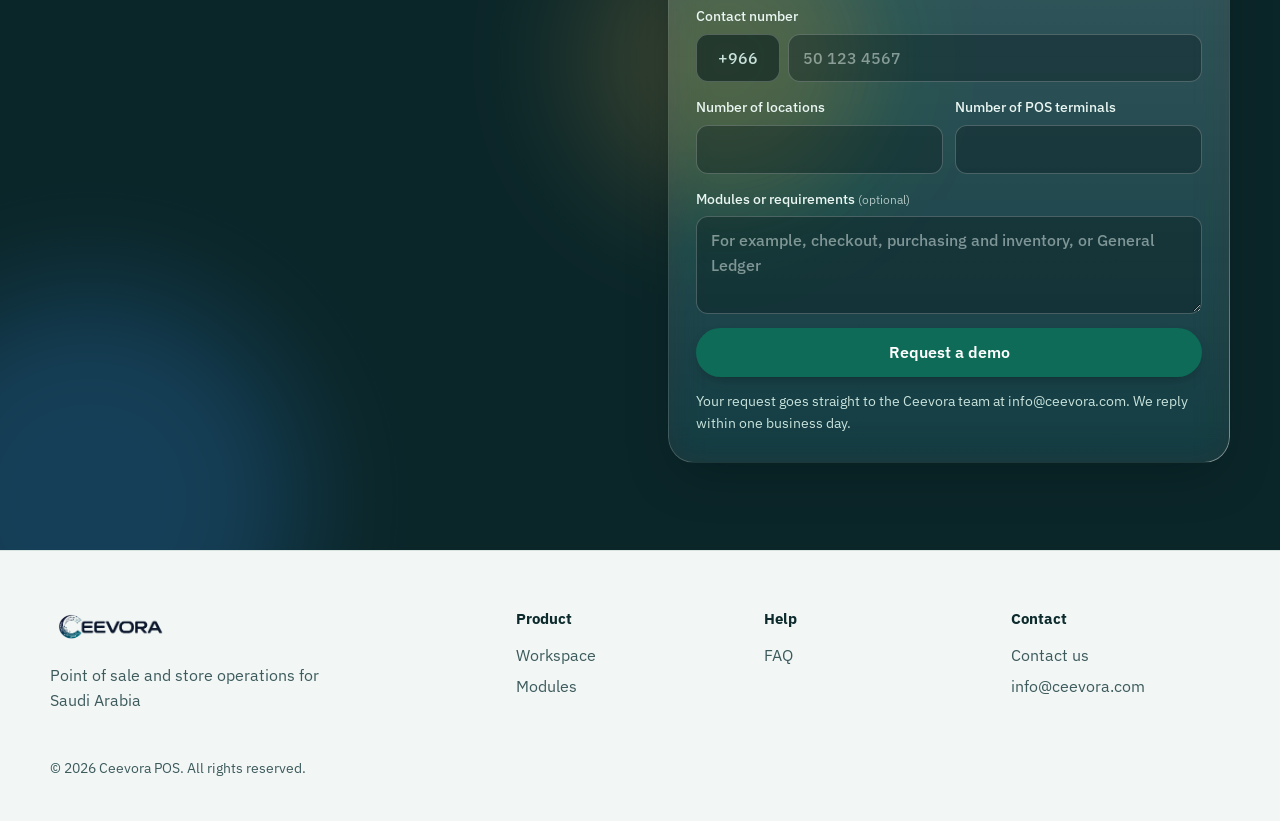
==== commit 10d06d35: "Quote builder, config-driven WhatsApp/demo/analytics/customers, cookie consent; smooth menu, glass b" ====
--- a/index.html
+++ b/index.html
@@ -20,6 +20,7 @@
 <link href="https://fonts.googleapis.com/css2?family=IBM+Plex+Sans:wght@400;500;600;700&family=IBM+Plex+Sans+Arabic:wght@400;500;600;700&display=swap" rel="stylesheet">
 <link rel="stylesheet" href="style.css">
 <script type="application/ld+json">[{"@context": "https://schema.org", "@type": "SoftwareApplication", "name": "Ceevora POS", "applicationCategory": "BusinessApplication", "operatingSystem": "Windows, Android", "description": "Connect checkout, inventory, reporting and accounting across your shops. Built for cafés, donut shops, bakeries, restaurants and specialty retailers.", "url": "https://notyousha.github.io/ceevora-pos-site/", "image": "https://notyousha.github.io/ceevora-pos-site/assets/og.jpg", "inLanguage": ["en", "ar"], "publisher": {"@type": "Organization", "name": "Ceevora", "email": "info@ceevora.com", "logo": "https://notyousha.github.io/ceevora-pos-site/assets/mark.png"}}, {"@context": "https://schema.org", "@type": "FAQPage", "mainEntity": [{"@type": "Question", "name": "What hardware can we use?", "acceptedAnswer": {"@type": "Answer", "text": "Discuss Windows or Android POS devices with Ceevora. Share your payment terminal, printer, cash drawer or scanner models to confirm compatibility."}}, {"@type": "Question", "name": "Does checkout work offline?", "acceptedAnswer": {"@type": "Answer", "text": "A configured till can record core counter sales locally and sync them when the connection returns. Online refunds, reports, and provider integrations require connectivity."}}, {"@type": "Question", "name": "Does Ceevora POS support Arabic?", "acceptedAnswer": {"@type": "Answer", "text": "Yes. Ceevora POS supports Arabic and English interfaces, including a right-to-left interface and bilingual catalog names."}}, {"@type": "Question", "name": "Can each branch have its own menu?", "acceptedAnswer": {"@type": "Answer", "text": "Yes. Configure menus by shop, track stock by location and compare sales across locations in the management console."}}, {"@type": "Question", "name": "Can I manage more than one shop?", "acceptedAnswer": {"@type": "Answer", "text": "Yes. Organize tills under stores and branches, scope staff access by location, and use branch and store filters in sales reporting."}}, {"@type": "Question", "name": "Can I handle orders for business customers?", "acceptedAnswer": {"@type": "Answer", "text": "The back-office workflow supports customer prices, credit terms, standing orders, and production lists by kitchen."}}, {"@type": "Question", "name": "Can I receive delivery app orders?", "acceptedAnswer": {"@type": "Answer", "text": "The delivery inbox supports enabled providers. Provider activation, store configuration, and POS product mapping are required."}}, {"@type": "Question", "name": "Can I give staff different permissions?", "acceptedAnswer": {"@type": "Answer", "text": "Yes. Staff and administrators can be given role-based permissions and access to assigned locations."}}, {"@type": "Question", "name": "How are refunds and voids approved?", "acceptedAnswer": {"@type": "Answer", "text": "Cashiers can look up a sale and request manager approval. These reversals require an online connection."}}, {"@type": "Question", "name": "How do we plan for Saudi e-invoicing?", "acceptedAnswer": {"@type": "Answer", "text": "Share your ZATCA requirements with Ceevora to confirm the supported configuration and onboarding scope for your business."}}, {"@type": "Question", "name": "Can sales use up recipe ingredients?", "acceptedAnswer": {"@type": "Answer", "text": "Yes. When Inventory is enabled and a product has a recipe, checkout can deduct its ingredient quantities using the configured units."}}, {"@type": "Question", "name": "Can I track expiry dates and stock counts?", "acceptedAnswer": {"@type": "Answer", "text": "Yes. Inventory includes batch and expiry tracking, physical counts, and variance review."}}, {"@type": "Question", "name": "Which reports can I export?", "acceptedAnswer": {"@type": "Answer", "text": "Standard sales reports include daily sales, categories, promotions, and VAT, with CSV or Excel export. Sales Summary has a PDF download."}}]}]</script>
+<script defer src="config.js"></script>
 <script defer src="strings.js"></script>
 <script defer src="app.js"></script>
 </head>
@@ -32,10 +33,11 @@
     <a href="#workspace" data-t="product">Product</a>
     <a href="#types" data-t="nav_types">Who it's for</a>
     <a href="#modules" data-t="modules">Modules</a>
+    <a href="#quote" data-t="quote_title">Build your setup</a>
     <a href="#faq" data-t="faq">FAQ</a>
   </nav>
   <div class="nav-end">
-    <button class="lang lg-chip" id="langBtn" type="button" lang="ar"><img id="langFlag" src="assets/flags/sa.svg" alt="" width="21" height="14"><span id="langLabel">العربية</span></button>
+    <button class="lang lg-chip" id="langBtn" type="button" lang="ar"><img id="langFlag" src="assets/flags/sa.webp" alt="" width="27" height="18" decoding="async"><span id="langLabel">العربية</span></button>
     <a class="btn btn-solid nav-cta" href="#contact" data-t="nav_contact">Book a demo</a>
     <button class="burger" id="burger" type="button" aria-expanded="false" aria-controls="mnav" data-t-label="openNavigation" aria-label="Open navigation"><span></span><span></span></button>
   </div>
@@ -44,6 +46,7 @@
   <a href="#workspace" data-t="product">Product</a>
   <a href="#types" data-t="nav_types">Who it's for</a>
   <a href="#modules" data-t="modules">Modules</a>
+  <a href="#quote" data-t="quote_title">Build your setup</a>
   <a href="#faq" data-t="faq">FAQ</a>
   <a class="btn btn-solid" href="#contact" data-t="nav_contact">Book a demo</a>
 </nav>
@@ -58,6 +61,7 @@
       <p class="lead" data-t="heroBody">Connect checkout, inventory, reporting and accounting across your shops. Built for cafés, donut shops, bakeries, restaurants and specialty retailers.</p>
       <div class="ctas">
         <a class="btn btn-solid" href="#contact" data-t="nav_contact">Book a demo</a>
+        <a class="btn lg lg-btn" id="tryDemo" hidden target="_blank" rel="noopener" data-t="try_demo">Try the live demo</a>
         <a class="btn lg lg-btn" href="#video"><svg viewBox="0 0 24 24" width="16" height="16" aria-hidden="true"><path d="M8 5v14l11-7z" fill="currentColor"/></svg><span data-t="watch">Watch the tour</span></a>
       </div>
     </div>
@@ -188,6 +192,37 @@
   </div>
 </section>
 
+<section class="sec light" id="quote">
+  <div class="wrap two quote-grid">
+    <div>
+      <h2 data-t="quote_title">Build your setup</h2>
+      <p class="intro" data-t="quote_intro">Tell us your shops and registers, pick the modules you want, and we will turn it into a quote.</p>
+      <form class="qform" id="qform">
+        <label><span data-t="q_type">Business type</span><select name="qtype" id="qtype"></select></label>
+        <div class="row2">
+          <label><span data-t="q_shops">Shops</span><span class="stepper"><button type="button" data-step="-1" data-for="qshops" aria-label="−">−</button><input id="qshops" name="qshops" type="number" min="1" max="200" value="1" inputmode="numeric"><button type="button" data-step="1" data-for="qshops" aria-label="+">+</button></span></label>
+          <label><span data-t="q_terms">POS terminals</span><span class="stepper"><button type="button" data-step="-1" data-for="qterms" aria-label="−">−</button><input id="qterms" name="qterms" type="number" min="1" max="999" value="1" inputmode="numeric"><button type="button" data-step="1" data-for="qterms" aria-label="+">+</button></span></label>
+        </div>
+        <fieldset><legend data-t="q_modules">Modules</legend><div class="mods" id="qmods"></div></fieldset>
+      </form>
+    </div>
+    <aside class="qcard lg lg-pane" data-r aria-live="polite">
+      <h3 data-t="q_summary">Your setup</h3>
+      <ul class="qlines" id="qlines"></ul>
+      <div class="qprice" id="qprice"></div>
+      <p class="fine" data-t="q_vat">Prices in SAR, excluding VAT. Final quote confirmed by the Ceevora team.</p>
+      <a class="btn btn-solid" href="#contact" id="qcta" data-t="q_cta">Get my quote</a>
+    </aside>
+  </div>
+</section>
+
+<section class="sec" id="customers" hidden>
+  <div class="wrap">
+    <h2 data-t="cust_title">Shops running on Ceevora</h2>
+    <div class="cust" id="custList"></div>
+  </div>
+</section>
+
 <section class="sec dark" id="contact">
   <div class="blobs" aria-hidden="true"><i></i><i></i><i></i></div>
   <div class="wrap two">
@@ -241,6 +276,8 @@
 
 <a class="mcta lg" id="mcta" href="#contact"><span data-t="nav_contact">Book a demo</span></a>
 <div class="progress" id="progress" aria-hidden="true"></div>
+<a class="wa" id="wa" hidden target="_blank" rel="noopener" data-t-label="wa_label" aria-label="Chat on WhatsApp"><svg viewBox="0 0 32 32" width="28" height="28" aria-hidden="true"><path fill="#fff" d="M16 3a13 13 0 0 0-11.2 19.6L3 29l6.6-1.7A13 13 0 1 0 16 3zm0 23.7c-2 0-4-.6-5.7-1.6l-.4-.2-3.9 1 1-3.8-.3-.4A10.7 10.7 0 1 1 16 26.7zm5.9-8c-.3-.2-1.9-.9-2.2-1-.3-.1-.5-.2-.7.2l-1 1.2c-.2.2-.4.2-.7.1a8.8 8.8 0 0 1-4.4-3.8c-.3-.6.3-.5 1-1.7.1-.2 0-.4 0-.6l-1-2.4c-.3-.6-.5-.5-.7-.5h-.6c-.2 0-.6.1-.9.4-.3.3-1.2 1.1-1.2 2.8s1.2 3.2 1.4 3.5c.2.2 2.4 3.6 5.8 5 2.1.9 3 1 4 .8.7-.1 1.9-.8 2.2-1.5.3-.7.3-1.4.2-1.5-.1-.2-.3-.3-.6-.4z"/></svg></a>
+<div class="cookie lg lg-pane" id="cookie" hidden role="dialog" aria-live="polite"><p data-t="cookie_text">We use cookies to see which pages and ads help visitors. Is that OK?</p><div><button class="btn btn-solid" type="button" id="ckYes" data-t="cookie_yes">Accept</button><button class="btn btn-ghost" type="button" id="ckNo" data-t="cookie_no">No thanks</button></div></div>
 
 <dialog id="viewer" class="viewer"><button class="round close" type="button" aria-label="Close"><svg viewBox="0 0 24 24" width="20" height="20" aria-hidden="true"><path d="M6 6l12 12M18 6L6 18" fill="none" stroke="currentColor" stroke-width="2" stroke-linecap="round" stroke-linejoin="round"/></svg></button><div id="viewerBody"></div></dialog>
 
--- a/style.css
+++ b/style.css
@@ -26,6 +26,7 @@
   --lg-shadow: 0 18px 50px -12px rgba(2, 20, 22, 0.45);
 }
 * { box-sizing: border-box; }
+[hidden] { display: none !important; }
 html { scroll-behavior: smooth; scroll-padding-top: 88px; }
 body { margin: 0; font-family: var(--font); color: var(--ink); background: var(--paper); line-height: 1.55; -webkit-font-smoothing: antialiased; }
 [dir="rtl"] body { font-family: "IBM Plex Sans Arabic", "IBM Plex Sans", system-ui, sans-serif; }
@@ -386,3 +387,90 @@
 @media (max-width: 520px) {
   .seg { -webkit-mask-image: linear-gradient(90deg, transparent, #000 18px, #000 calc(100% - 18px), transparent); mask-image: linear-gradient(90deg, transparent, #000 18px, #000 calc(100% - 18px), transparent); }
 }
+
+/* ---------- quote builder ---------- */
+.quote-grid { align-items: center; }
+.qform { display: grid; gap: 16px; }
+.qform label, .qform legend { display: grid; gap: 6px; font-weight: 600; font-size: .92rem; }
+.qform select, .qform input[type="number"] { font: inherit; font-size: max(16px, 1rem); color: var(--ink); background: #fff; border: 1px solid var(--line); border-radius: 12px; min-height: 46px; padding: 10px 14px; width: 100%; }
+.qform select { appearance: none; -webkit-appearance: none; padding-inline-end: 38px; background: #fff url("data:image/svg+xml,%3Csvg xmlns='http://www.w3.org/2000/svg' viewBox='0 0 24 24'%3E%3Cpath d='M7 10l5 5 5-5' fill='none' stroke='%233d5a5c' stroke-width='2' stroke-linecap='round'/%3E%3C/svg%3E") no-repeat right 12px center / 18px; }
+[dir="rtl"] .qform select { background-position: left 12px center; }
+.stepper { display: grid; grid-template-columns: 46px 1fr 46px; border: 1px solid var(--line); border-radius: 12px; background: #fff; overflow: hidden; }
+.stepper input[type="number"] { border: 0; border-radius: 0; text-align: center; font-weight: 700; -moz-appearance: textfield; }
+.stepper input::-webkit-inner-spin-button, .stepper input::-webkit-outer-spin-button { -webkit-appearance: none; margin: 0; }
+.stepper button { border: 0; background: var(--paper-2); font-size: 1.3rem; font-weight: 600; color: var(--brand); cursor: pointer; }
+.stepper button:active { background: #e3eeea; }
+fieldset { border: 0; padding: 0; margin: 0; }
+.mods { display: flex; flex-wrap: wrap; gap: 8px; margin-top: 4px; }
+.mod-opt { display: inline-flex !important; grid-auto-flow: column; align-items: center; gap: 8px !important; padding: 10px 14px; border: 1px solid var(--line); border-radius: 999px; background: #fff; cursor: pointer; font-weight: 500 !important; transition: background-color .2s ease, border-color .2s ease; min-height: 44px; }
+.mod-opt input { width: 18px; height: 18px; margin: 0; }
+.mod-opt:has(input:checked) { background: #e5f4ee; border-color: var(--brand); }
+.qcard { padding: 28px; border-radius: 26px; color: #eaf6f2; display: grid; gap: 14px; --lg-tint: rgba(11,38,41,.9); }
+.qcard h3 { margin: 0; font-size: 1.25rem; }
+.qlines { list-style: none; margin: 0; padding: 0; display: grid; gap: 8px; }
+.qlines li { padding-bottom: 8px; border-bottom: 1px solid rgba(255,255,255,.12); }
+.qprice { display: grid; grid-template-columns: 1fr auto; gap: 6px 12px; align-items: baseline; padding: 6px 0; }
+.qprice strong { font-size: 1.8rem; font-variant-numeric: tabular-nums; color: var(--mint); }
+.qprice .qcustom { grid-column: 1 / -1; font-size: 1.15rem; }
+.qprice b { font-variant-numeric: tabular-nums; }
+.qcard .fine { color: #c9e3dc; margin: 0; }
+
+/* ---------- customers ---------- */
+.cust { display: grid; grid-template-columns: repeat(auto-fit, minmax(260px, 1fr)); gap: 24px; }
+.cust-card { margin: 0; padding: 24px 0; border-top: 2px solid var(--ink); display: grid; gap: 12px; align-content: start; }
+.cust-card img { height: 48px; width: auto; object-fit: contain; }
+.cust-card blockquote { margin: 0; font-size: 1.1rem; line-height: 1.5; }
+.cust-card figcaption { color: var(--ink-2); font-size: .92rem; }
+
+/* ---------- WhatsApp ---------- */
+.wa { position: fixed; z-index: 56; inset-inline-end: 18px; bottom: max(18px, env(safe-area-inset-bottom)); width: 56px; height: 56px; border-radius: 50%; display: grid; place-items: center; background: #1fa855; box-shadow: 0 10px 24px -10px rgba(0,0,0,.5); transition: transform .2s ease; }
+.wa:hover { transform: scale(1.06); }
+@media (max-width: 860px) { .wa { bottom: calc(max(14px, env(safe-area-inset-bottom)) + 66px); } }
+
+/* ---------- cookie notice ---------- */
+.cookie { position: fixed; z-index: 70; inset-inline: 16px; bottom: max(16px, env(safe-area-inset-bottom)); margin-inline: auto; max-width: 560px; padding: 18px 20px; border-radius: 20px; color: #eaf6f2; display: grid; gap: 12px; --lg-tint: rgba(11,38,41,.92); }
+.cookie p { margin: 0; }
+.cookie div { display: flex; gap: 8px; flex-wrap: wrap; }
+.btn-ghost { background: transparent; color: inherit; box-shadow: inset 0 0 0 1px rgba(255,255,255,.35); }
+
+/* ---------- 27 Nov fixes ---------- */
+/* flags: keep their real proportions (no cropping) */
+.lang img, .lang.lang-big img { width: auto; height: 18px; object-fit: contain; border-radius: 3px; }
+.lang:not(.lang-big) img { height: 16px; }
+
+/* menu opens and closes with a clip reveal (Safari keeps the blur during clip-path, unlike opacity) */
+.mnav { clip-path: inset(0 0 100% 0 round 26px); transform: translateY(-6px); transition: clip-path .38s cubic-bezier(.22,1,.36,1), transform .38s cubic-bezier(.22,1,.36,1); }
+.mnav.open { clip-path: inset(0 0 0 0 round 26px); transform: none; }
+.mnav:not([hidden]) { animation: none !important; }
+.mnav a { opacity: 0; transform: translateY(-4px); transition: opacity .25s ease, transform .3s cubic-bezier(.22,1,.36,1); }
+.mnav.open a { opacity: 1; transform: none; }
+.mnav.open a:nth-child(2) { transition-delay: .03s; } .mnav.open a:nth-child(3) { transition-delay: .06s; }
+.mnav.open a:nth-child(4) { transition-delay: .09s; } .mnav.open a:nth-child(5) { transition-delay: .12s; } .mnav.open a:nth-child(6) { transition-delay: .15s; }
+
+/* bottom "Book a demo" bar: real glass, and it rises by clipping, not moving, so Safari's blur doesn't pop in late */
+@media (max-width: 860px) {
+  .mcta {
+    --lg-tint: rgba(13,107,87,.5); --lg-blur: 16px; --lg-shadow: 0 12px 28px -14px rgba(2,20,22,.55);
+    transform: none; transition: clip-path .45s cubic-bezier(.22,1,.36,1);
+    clip-path: inset(100% 0 0 0 round 999px); pointer-events: none;
+    text-shadow: 0 1px 2px rgba(0,0,0,.35);
+  }
+  .mcta.show { clip-path: inset(0 0 0 0 round 999px); pointer-events: auto; transform: none; }
+}
+
+/* business types on phones: all four visible as a 2x2 grid, so the outline is never cut off */
+@media (max-width: 520px) {
+  .seg { display: grid; grid-template-columns: 1fr 1fr; overflow: visible; -webkit-mask-image: none; mask-image: none; border-radius: 24px; width: 100%; }
+  .seg button { white-space: normal; line-height: 1.25; padding: 10px 12px; min-height: 48px; }
+  .seg-lens { border-radius: 18px; }
+}
+@media (prefers-reduced-motion: reduce) { .mnav, .mnav a, .mcta { transition: none; } }
+.mnav { background-color: rgba(255,255,255,.96); }
+/* menu: solid enough to read, no backdrop (WebKit drops the panel fill when blur + clip-path animate together) */
+.mnav { -webkit-backdrop-filter: none; backdrop-filter: none; background: rgba(255,255,255,.97); box-shadow: 0 24px 50px -20px rgba(2,20,22,.45); }
+/* bottom bar: glass but keeps white text readable over light sections */
+@media (max-width: 860px) { .mcta { --lg-tint: rgba(13,107,87,.74); } }
+/* WebKit: give the menu its own compositing layer so animated hero layers can't paint over it */
+.mnav, .mnav.open { will-change: transform, clip-path; }
+.mnav.open { transform: translateZ(0); }
+.mnav { background: #fff; }
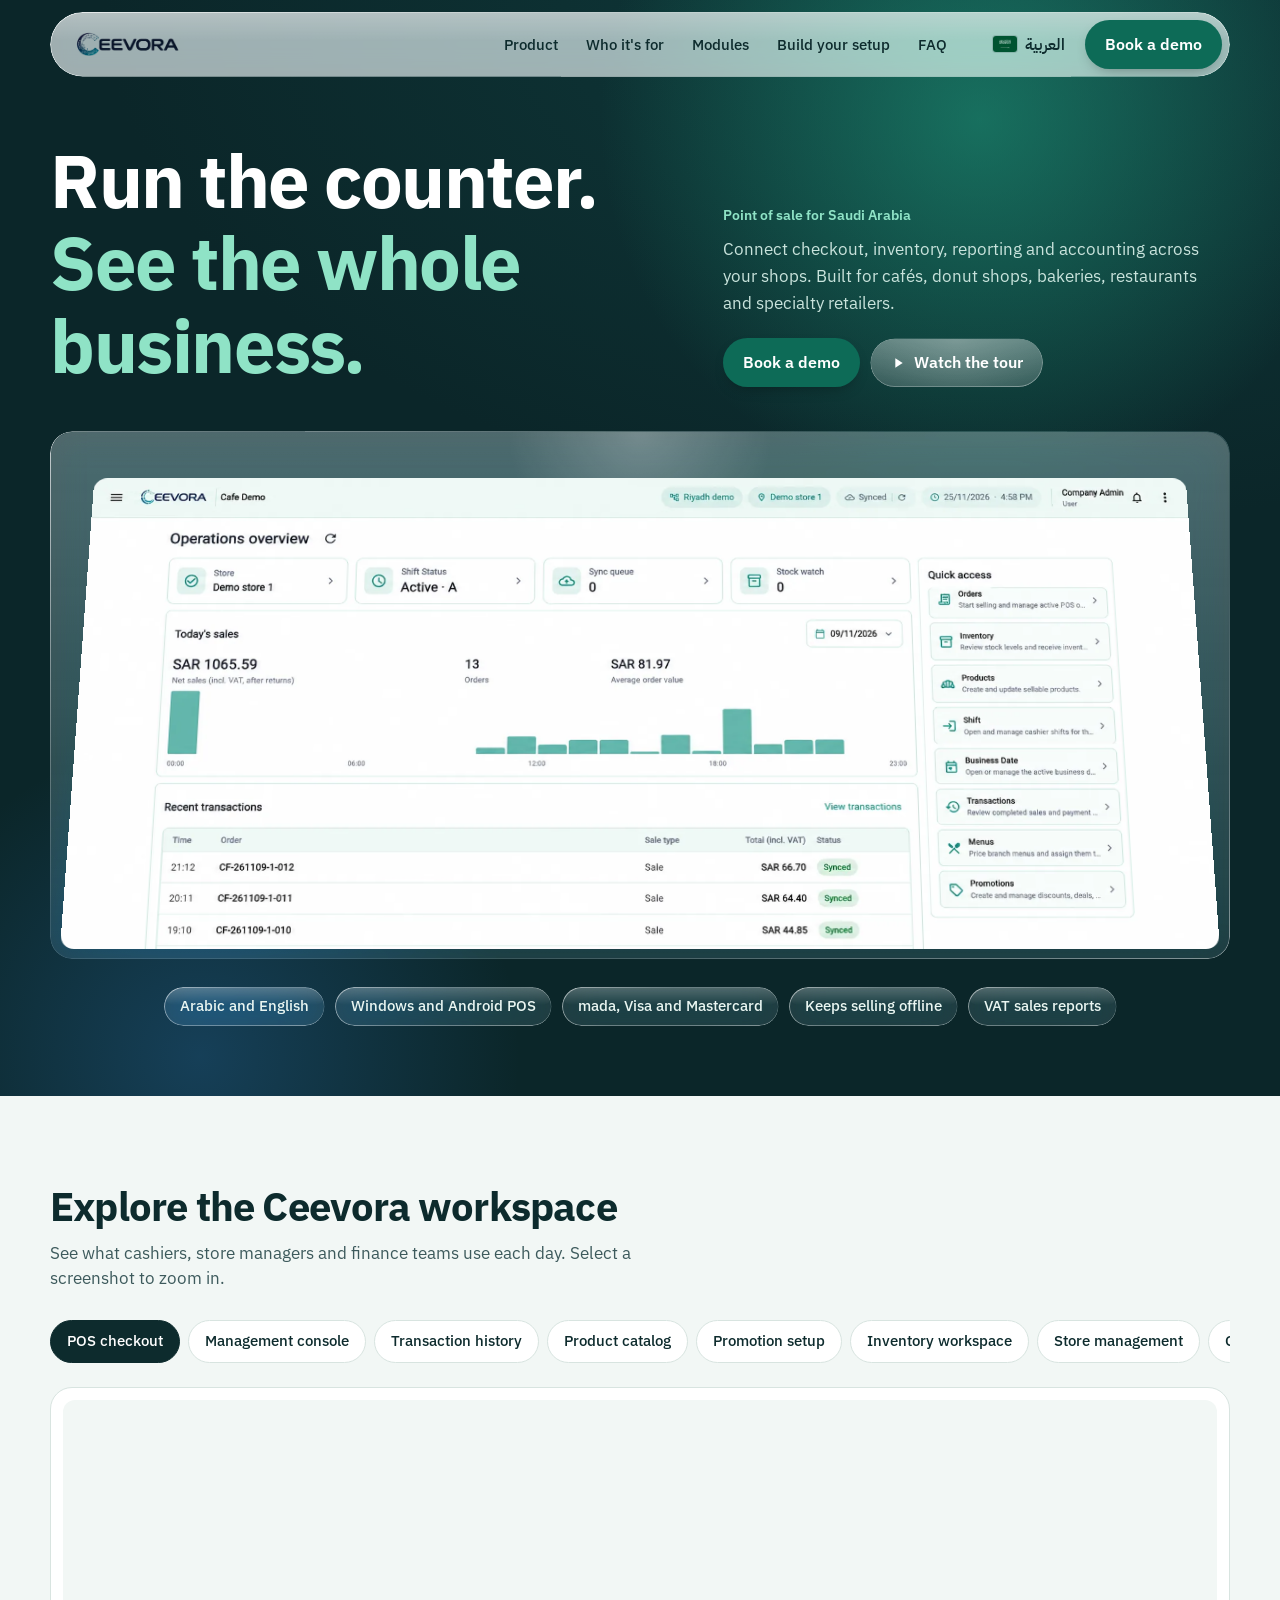
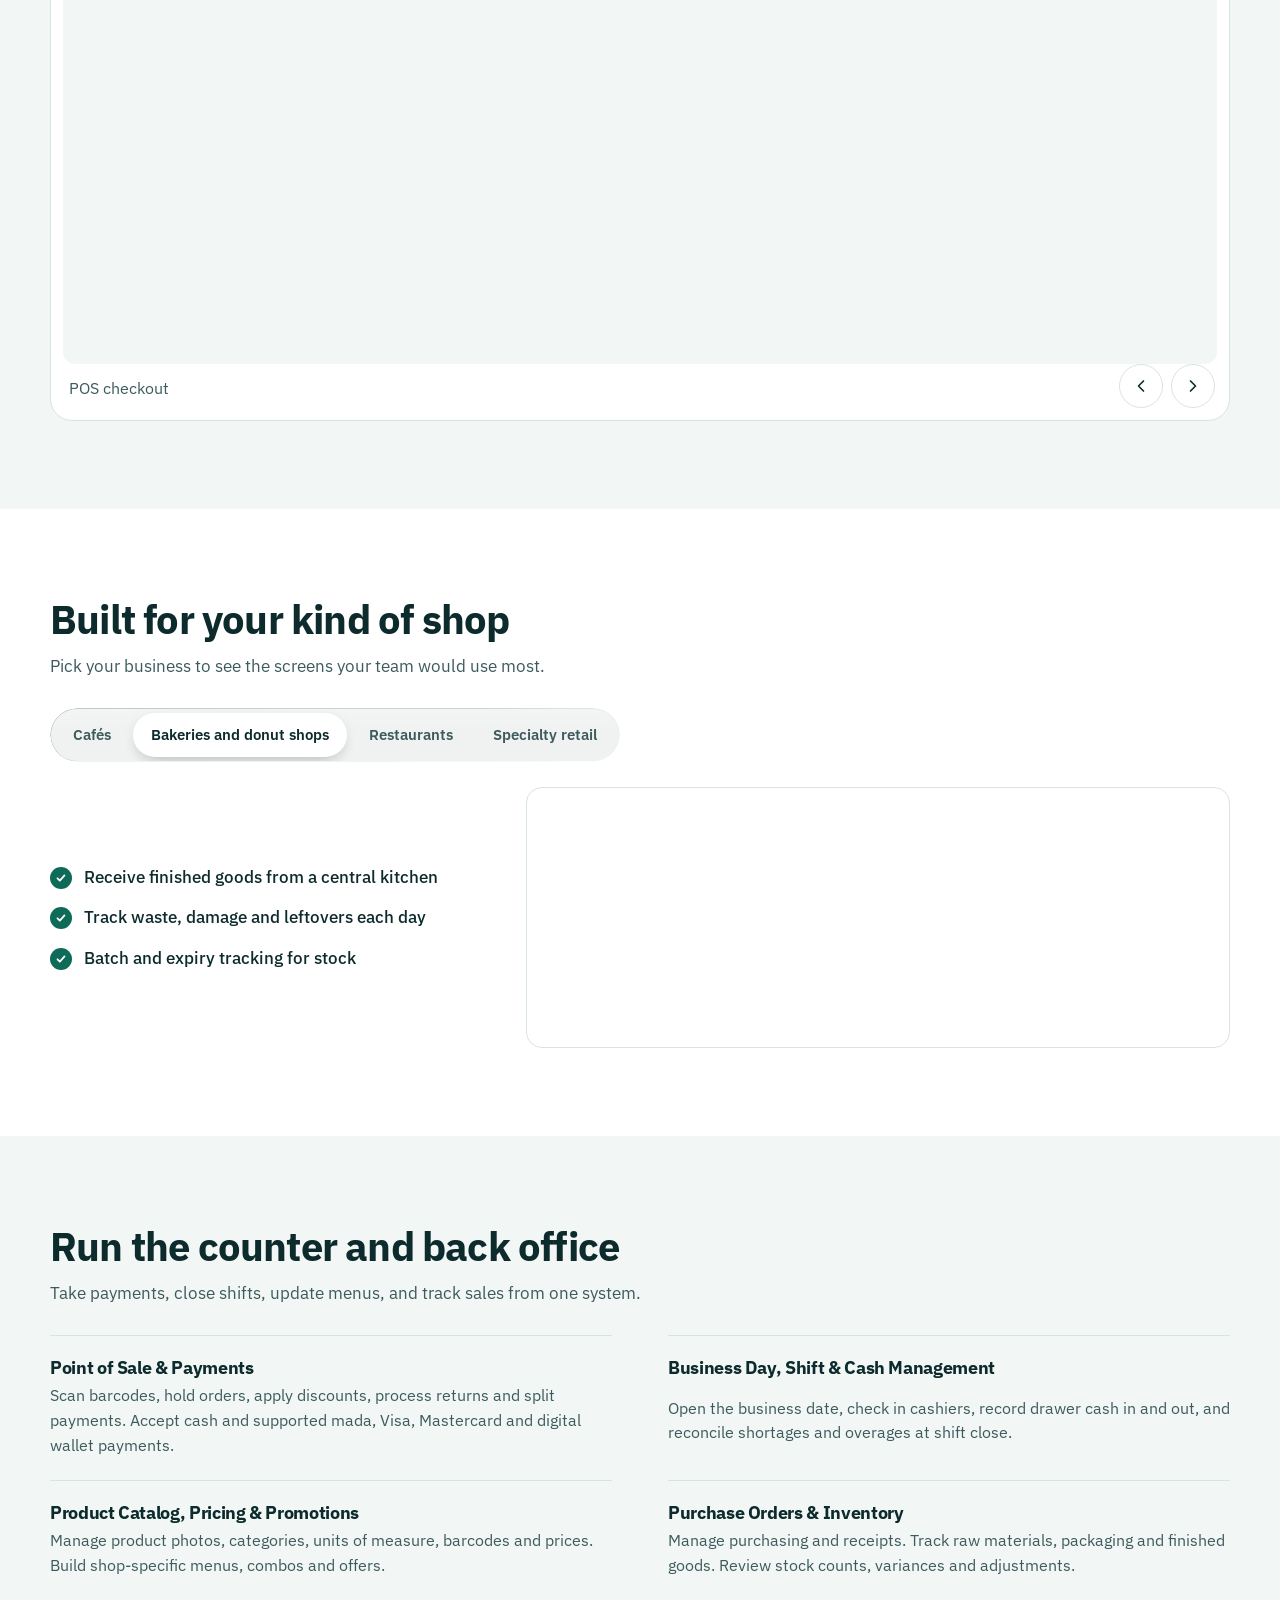
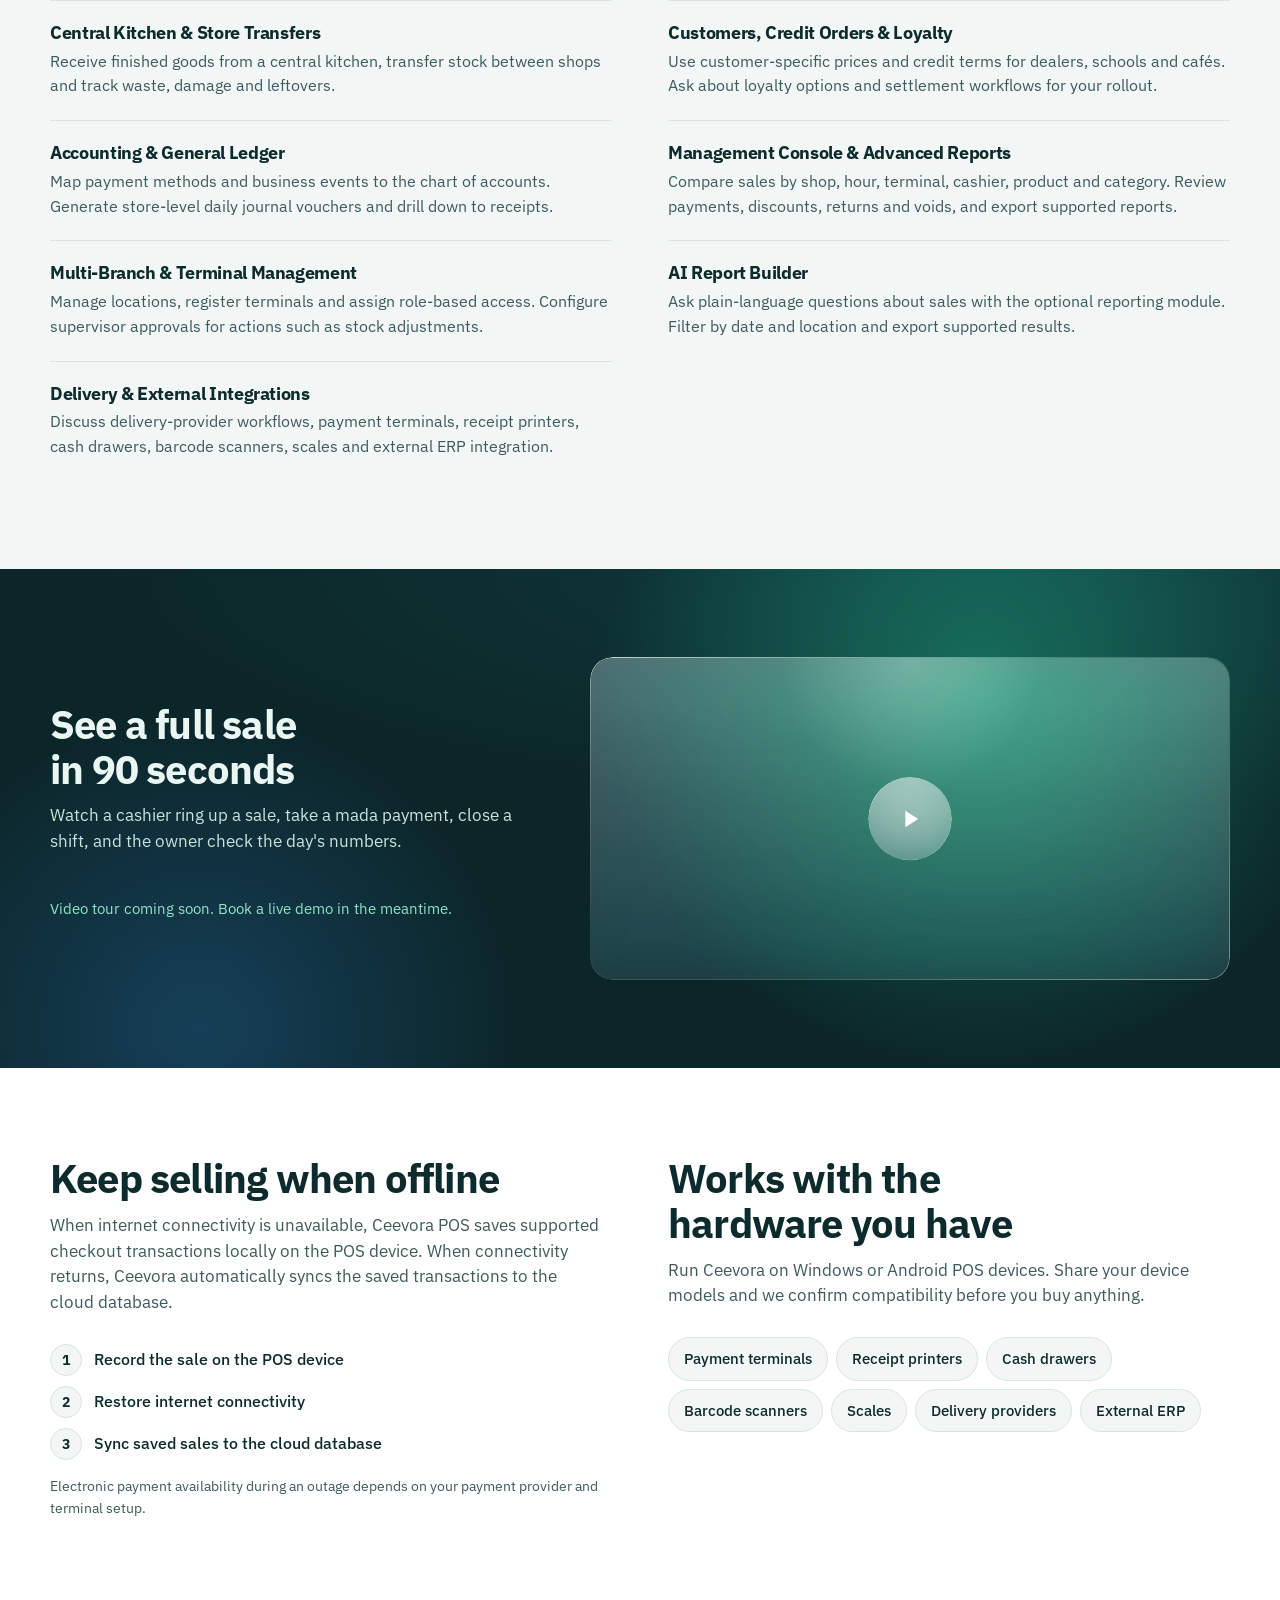
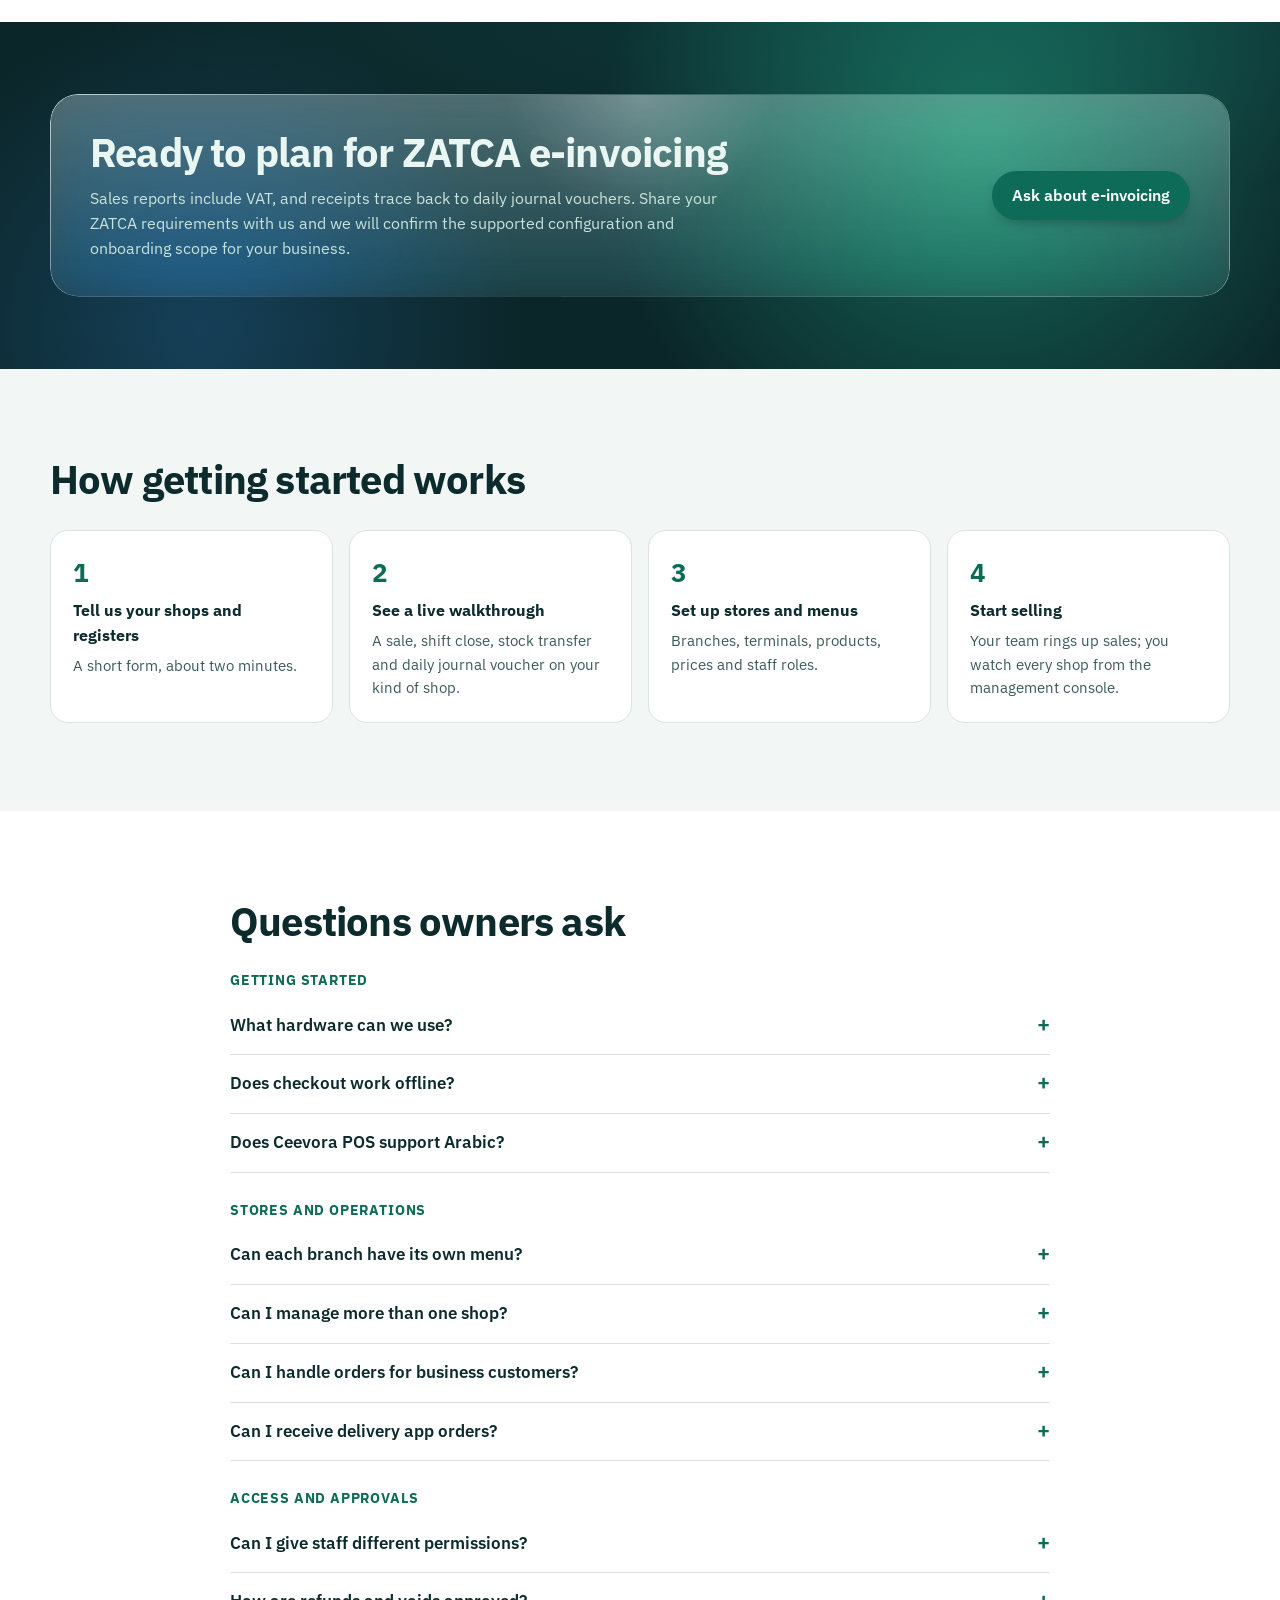
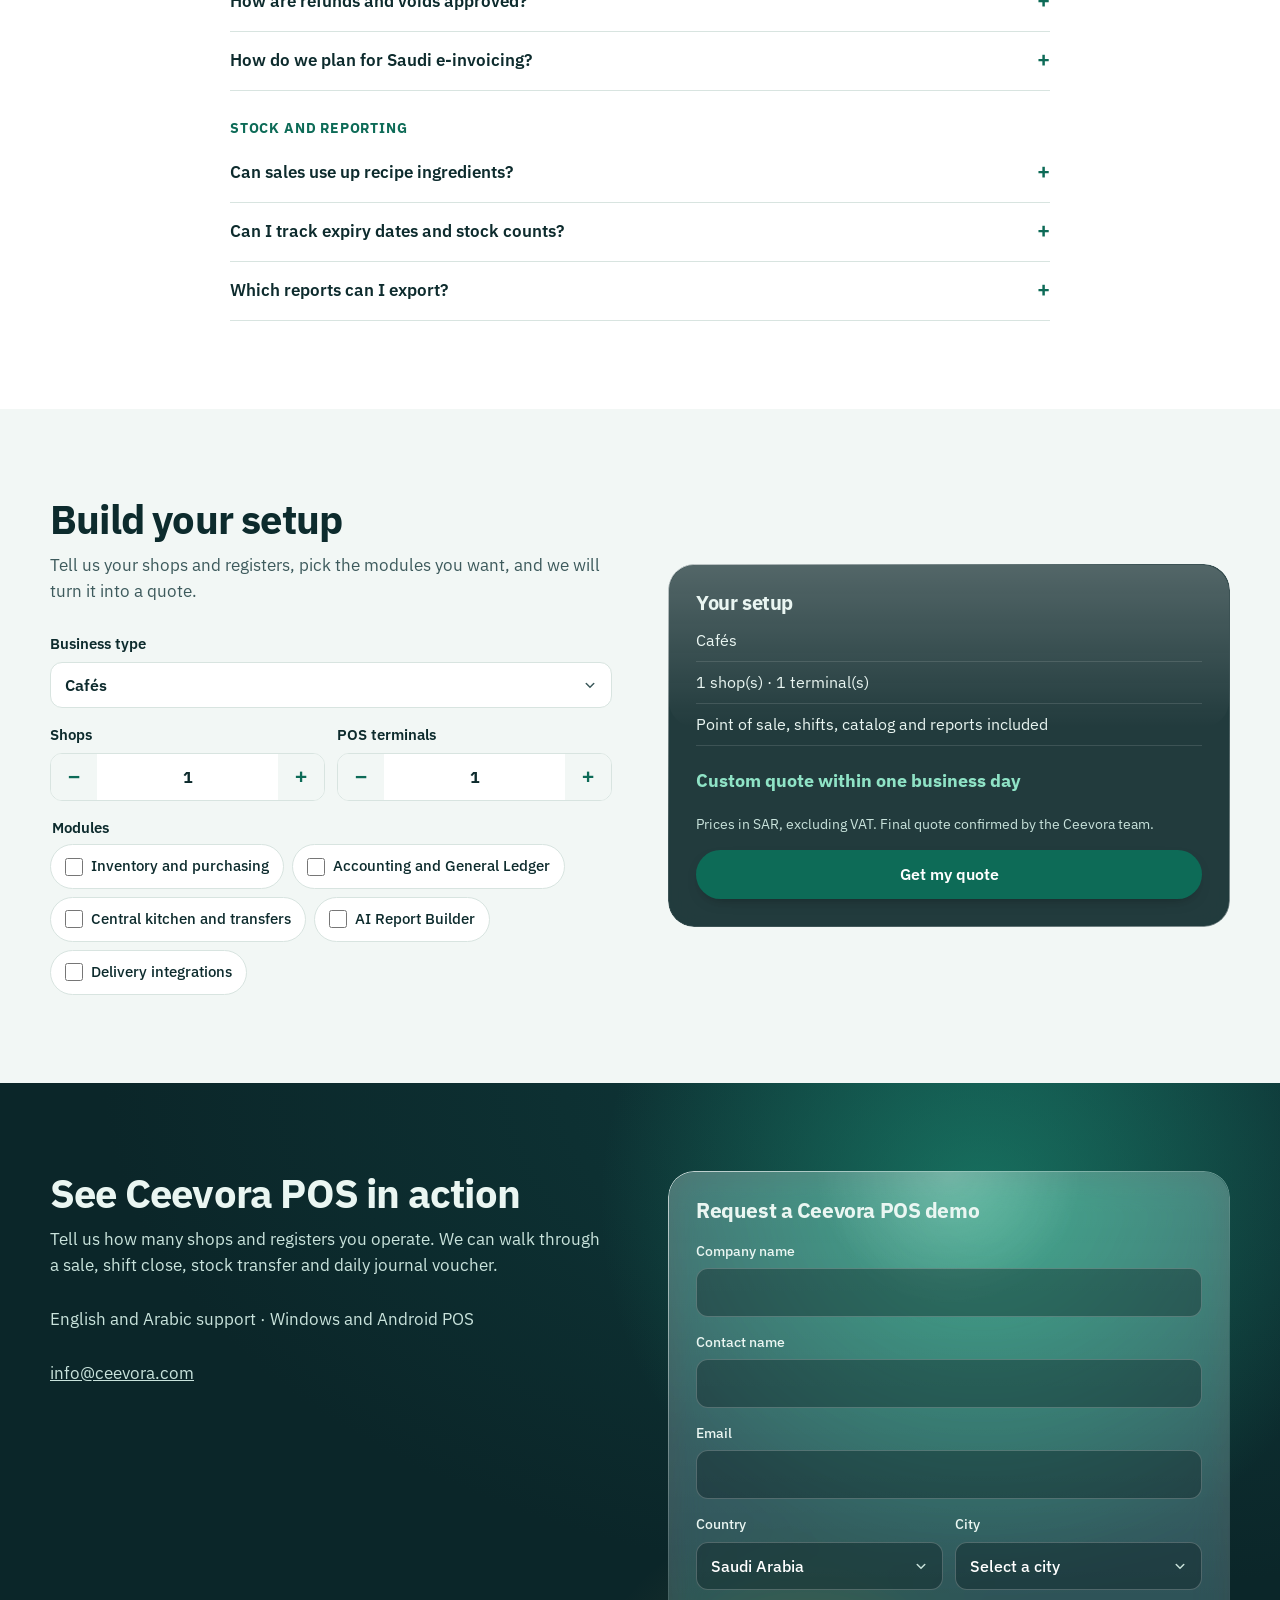
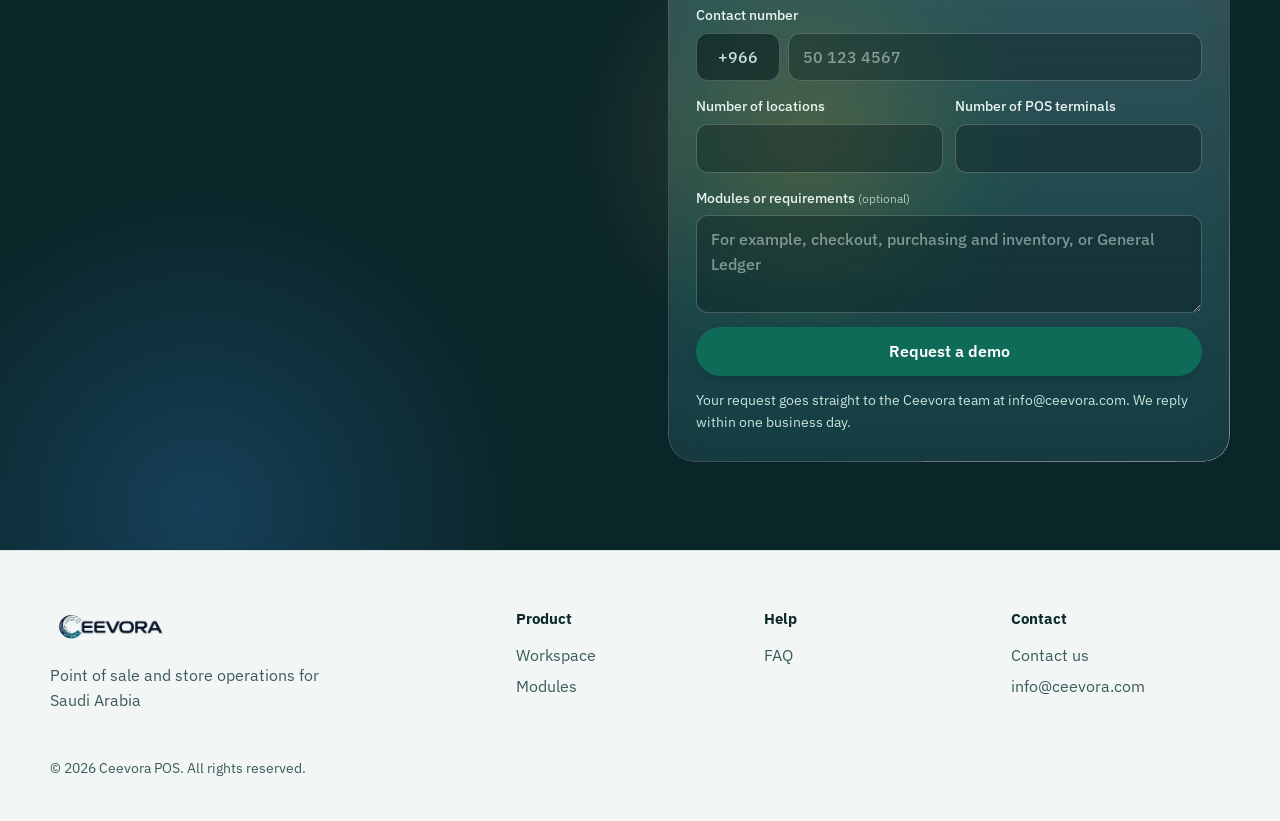
==== commit f36e144e: "Perf: gradient blobs instead of animated blurred blobs under glass, non-blocking fonts, smaller logo" ====
--- a/index.html
+++ b/index.html
@@ -14,10 +14,11 @@
 <meta name="theme-color" content="#0b2629">
 <link rel="canonical" href="https://notyousha.github.io/ceevora-pos-site/">
 <link rel="preload" as="image" href="assets/cevora-dashboard.webp" imagesrcset="assets/cevora-dashboard-960.webp 960w, assets/cevora-dashboard.webp 1896w" imagesizes="(max-width: 1212px) 100vw, 1180px" fetchpriority="high">
-<link rel="icon" href="assets/mark.png">
+<link rel="icon" href="assets/mark-sm.png">
 <link rel="preconnect" href="https://fonts.googleapis.com">
 <link rel="preconnect" href="https://fonts.gstatic.com" crossorigin>
-<link href="https://fonts.googleapis.com/css2?family=IBM+Plex+Sans:wght@400;500;600;700&family=IBM+Plex+Sans+Arabic:wght@400;500;600;700&display=swap" rel="stylesheet">
+<link rel="preload" as="style" href="https://fonts.googleapis.com/css2?family=IBM+Plex+Sans:wght@400;500;600;700&family=IBM+Plex+Sans+Arabic:wght@400;500;600;700&display=swap">
+<link href="https://fonts.googleapis.com/css2?family=IBM+Plex+Sans:wght@400;500;600;700&family=IBM+Plex+Sans+Arabic:wght@400;500;600;700&display=swap" rel="stylesheet" media="print" onload="this.media='all'">
 <link rel="stylesheet" href="style.css">
 <script type="application/ld+json">[{"@context": "https://schema.org", "@type": "SoftwareApplication", "name": "Ceevora POS", "applicationCategory": "BusinessApplication", "operatingSystem": "Windows, Android", "description": "Connect checkout, inventory, reporting and accounting across your shops. Built for cafés, donut shops, bakeries, restaurants and specialty retailers.", "url": "https://notyousha.github.io/ceevora-pos-site/", "image": "https://notyousha.github.io/ceevora-pos-site/assets/og.jpg", "inLanguage": ["en", "ar"], "publisher": {"@type": "Organization", "name": "Ceevora", "email": "info@ceevora.com", "logo": "https://notyousha.github.io/ceevora-pos-site/assets/mark.png"}}, {"@context": "https://schema.org", "@type": "FAQPage", "mainEntity": [{"@type": "Question", "name": "What hardware can we use?", "acceptedAnswer": {"@type": "Answer", "text": "Discuss Windows or Android POS devices with Ceevora. Share your payment terminal, printer, cash drawer or scanner models to confirm compatibility."}}, {"@type": "Question", "name": "Does checkout work offline?", "acceptedAnswer": {"@type": "Answer", "text": "A configured till can record core counter sales locally and sync them when the connection returns. Online refunds, reports, and provider integrations require connectivity."}}, {"@type": "Question", "name": "Does Ceevora POS support Arabic?", "acceptedAnswer": {"@type": "Answer", "text": "Yes. Ceevora POS supports Arabic and English interfaces, including a right-to-left interface and bilingual catalog names."}}, {"@type": "Question", "name": "Can each branch have its own menu?", "acceptedAnswer": {"@type": "Answer", "text": "Yes. Configure menus by shop, track stock by location and compare sales across locations in the management console."}}, {"@type": "Question", "name": "Can I manage more than one shop?", "acceptedAnswer": {"@type": "Answer", "text": "Yes. Organize tills under stores and branches, scope staff access by location, and use branch and store filters in sales reporting."}}, {"@type": "Question", "name": "Can I handle orders for business customers?", "acceptedAnswer": {"@type": "Answer", "text": "The back-office workflow supports customer prices, credit terms, standing orders, and production lists by kitchen."}}, {"@type": "Question", "name": "Can I receive delivery app orders?", "acceptedAnswer": {"@type": "Answer", "text": "The delivery inbox supports enabled providers. Provider activation, store configuration, and POS product mapping are required."}}, {"@type": "Question", "name": "Can I give staff different permissions?", "acceptedAnswer": {"@type": "Answer", "text": "Yes. Staff and administrators can be given role-based permissions and access to assigned locations."}}, {"@type": "Question", "name": "How are refunds and voids approved?", "acceptedAnswer": {"@type": "Answer", "text": "Cashiers can look up a sale and request manager approval. These reversals require an online connection."}}, {"@type": "Question", "name": "How do we plan for Saudi e-invoicing?", "acceptedAnswer": {"@type": "Answer", "text": "Share your ZATCA requirements with Ceevora to confirm the supported configuration and onboarding scope for your business."}}, {"@type": "Question", "name": "Can sales use up recipe ingredients?", "acceptedAnswer": {"@type": "Answer", "text": "Yes. When Inventory is enabled and a product has a recipe, checkout can deduct its ingredient quantities using the configured units."}}, {"@type": "Question", "name": "Can I track expiry dates and stock counts?", "acceptedAnswer": {"@type": "Answer", "text": "Yes. Inventory includes batch and expiry tracking, physical counts, and variance review."}}, {"@type": "Question", "name": "Which reports can I export?", "acceptedAnswer": {"@type": "Answer", "text": "Standard sales reports include daily sales, categories, promotions, and VAT, with CSV or Excel export. Sales Summary has a PDF download."}}]}]</script>
 <script defer src="config.js"></script>
@@ -28,7 +29,7 @@
 <a class="skip" href="#main" data-t="skip">Skip to content</a>
 
 <header class="nav lg lg-bar" id="top">
-  <a href="#top" class="brand" aria-label="Ceevora POS home"><img src="assets/mark.png" alt="Ceevora" width="130" height="43"></a>
+  <a href="#top" class="brand" aria-label="Ceevora POS home"><img src="assets/mark.webp" alt="Ceevora" width="130" height="43"></a>
   <nav class="nav-links" aria-label="Main">
     <a href="#workspace" data-t="product">Product</a>
     <a href="#types" data-t="nav_types">Who it's for</a>
@@ -266,7 +267,7 @@
 
 <footer class="foot">
   <div class="wrap foot-grid">
-    <div><img src="assets/mark.png" alt="Ceevora" width="120" height="40"><p data-t="footerTagline">Point of sale and store operations for Saudi Arabia</p></div>
+    <div><img src="assets/mark.webp" alt="Ceevora" width="120" height="40" loading="lazy"><p data-t="footerTagline">Point of sale and store operations for Saudi Arabia</p></div>
     <div><h4 data-t="product">Product</h4><a href="#workspace" data-t="workspace">Workspace</a><a href="#modules" data-t="modules">Modules</a></div>
     <div><h4 data-t="help">Help</h4><a href="#faq" data-t="faq">FAQ</a></div>
     <div><h4 data-t="contactHeading">Contact</h4><a href="#contact" data-t="contact">Contact us</a><a href="mailto:info@ceevora.com">info@ceevora.com</a></div>
--- a/style.css
+++ b/style.css
@@ -474,3 +474,24 @@
 .mnav, .mnav.open { will-change: transform, clip-path; }
 .mnav.open { transform: translateZ(0); }
 .mnav { background: #fff; }
+
+/* Safari draws backdrop blur as a square, ignoring border-radius, so every glass surface leaked past its rounded
+   edge. Clip each one to its own shape. (Menu and bottom bar animate their own clip-path above.) */
+.lg:not(.mnav):not(.mcta) { clip-path: inset(0 round var(--lg-r, 999px)); }
+.hero-shot, .video-card { --lg-r: var(--radius); }
+.zatca { --lg-r: 28px; }
+.form, .qcard { --lg-r: 26px; }
+.cookie { --lg-r: 20px; }
+.play { clip-path: circle(50%) !important; }
+@media (max-width: 520px) { .seg { --lg-r: 24px; } }
+/* small pills: an even, complete outline (the fading rim read as a broken edge at this size) */
+.lg-chip-pill, .lg-btn, .seg { --lg-rim-hi: rgba(255,255,255,.6); --lg-rim-lo: rgba(255,255,255,.34); }
+.seg { --lg-rim-hi: rgba(13,43,45,.22); --lg-rim-lo: rgba(13,43,45,.16); }
+
+/* ---------- performance: blobs are plain radial gradients (no filter, no animation) ----------
+   Blurred, drifting blobs under ~17 glass surfaces forced every backdrop blur to re-render each frame
+   (Lighthouse mobile: ~7 s of main-thread work). Gradients look the same and cost nothing per frame. */
+.blobs i { filter: none !important; animation: none !important; opacity: 1 !important; }
+.blobs i:nth-child(1) { background: radial-gradient(closest-side, rgba(31,159,127,.55), transparent); width: 760px; height: 760px; top: -260px; }
+.blobs i:nth-child(2) { background: radial-gradient(closest-side, rgba(42,111,176,.35), transparent); width: 640px; height: 640px; bottom: -280px; }
+.blobs i:nth-child(3) { background: radial-gradient(closest-side, rgba(201,162,74,.2), transparent); width: 460px; height: 460px; }
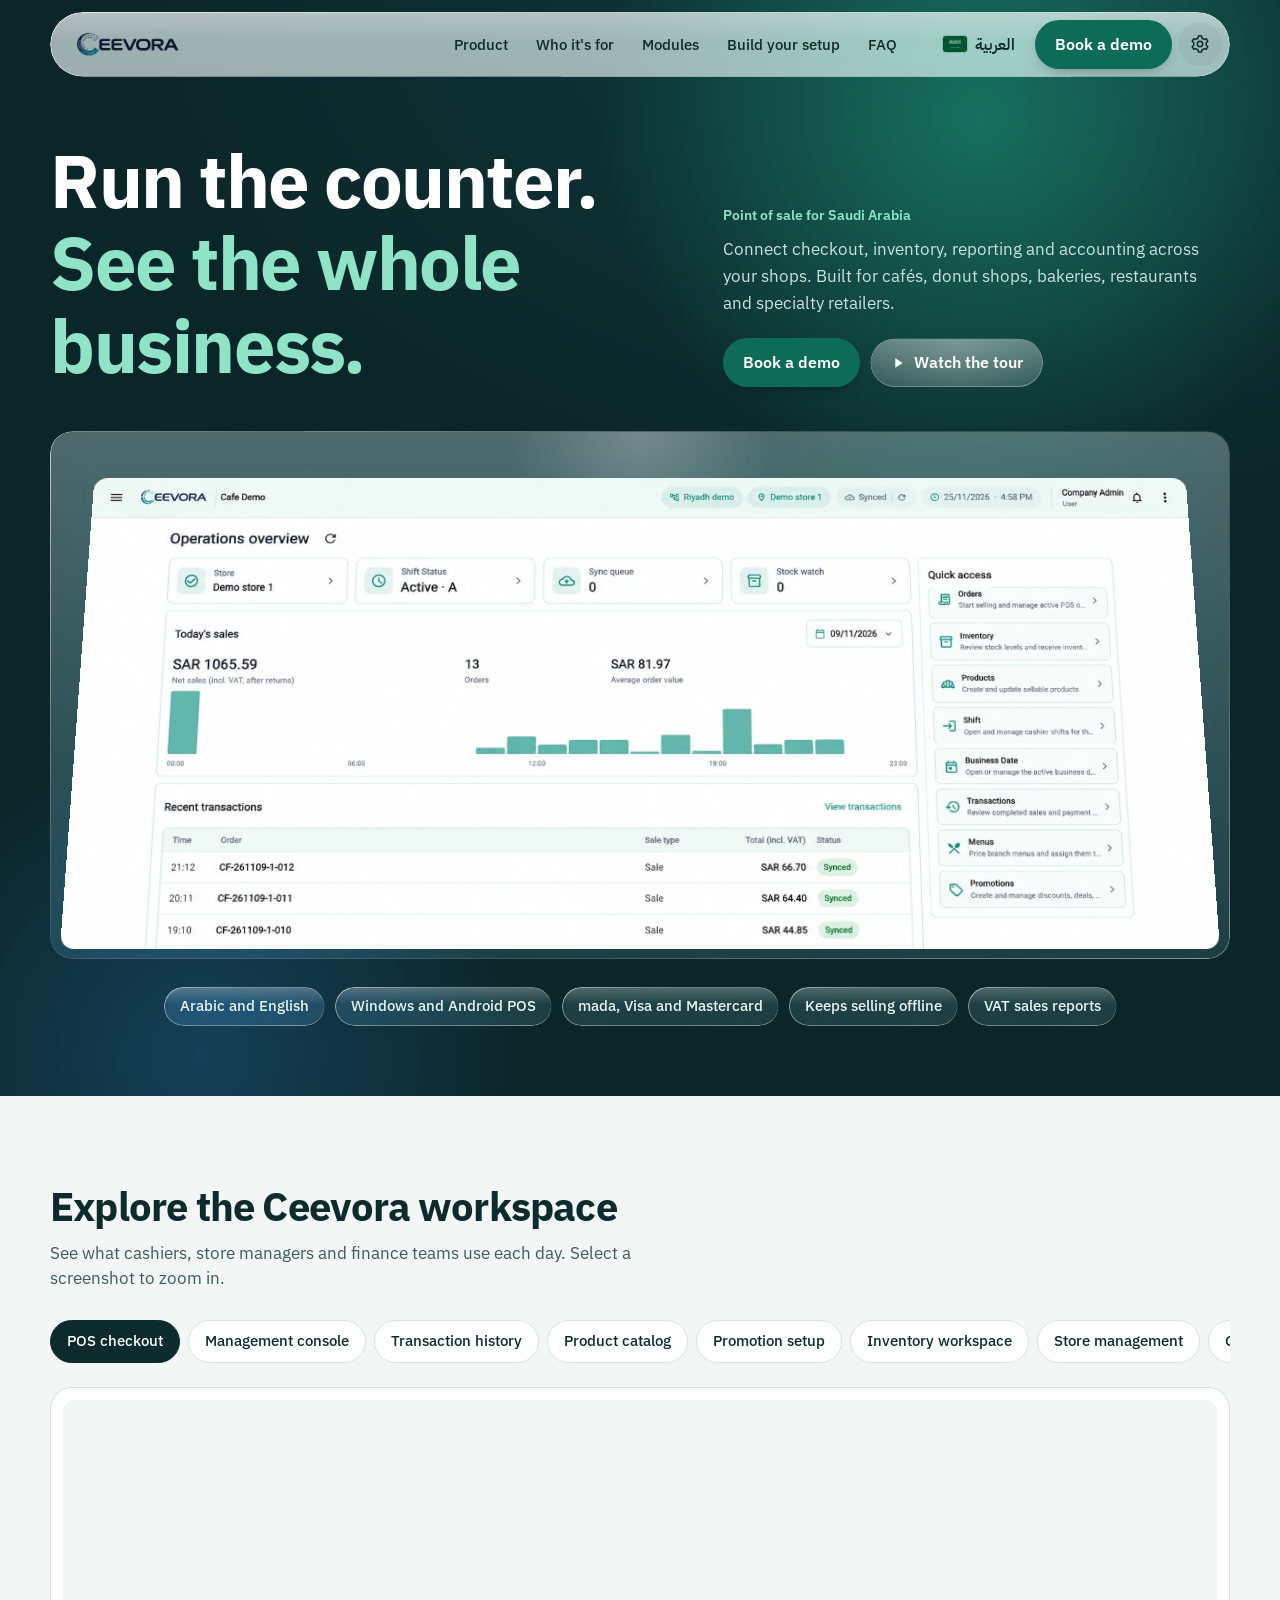
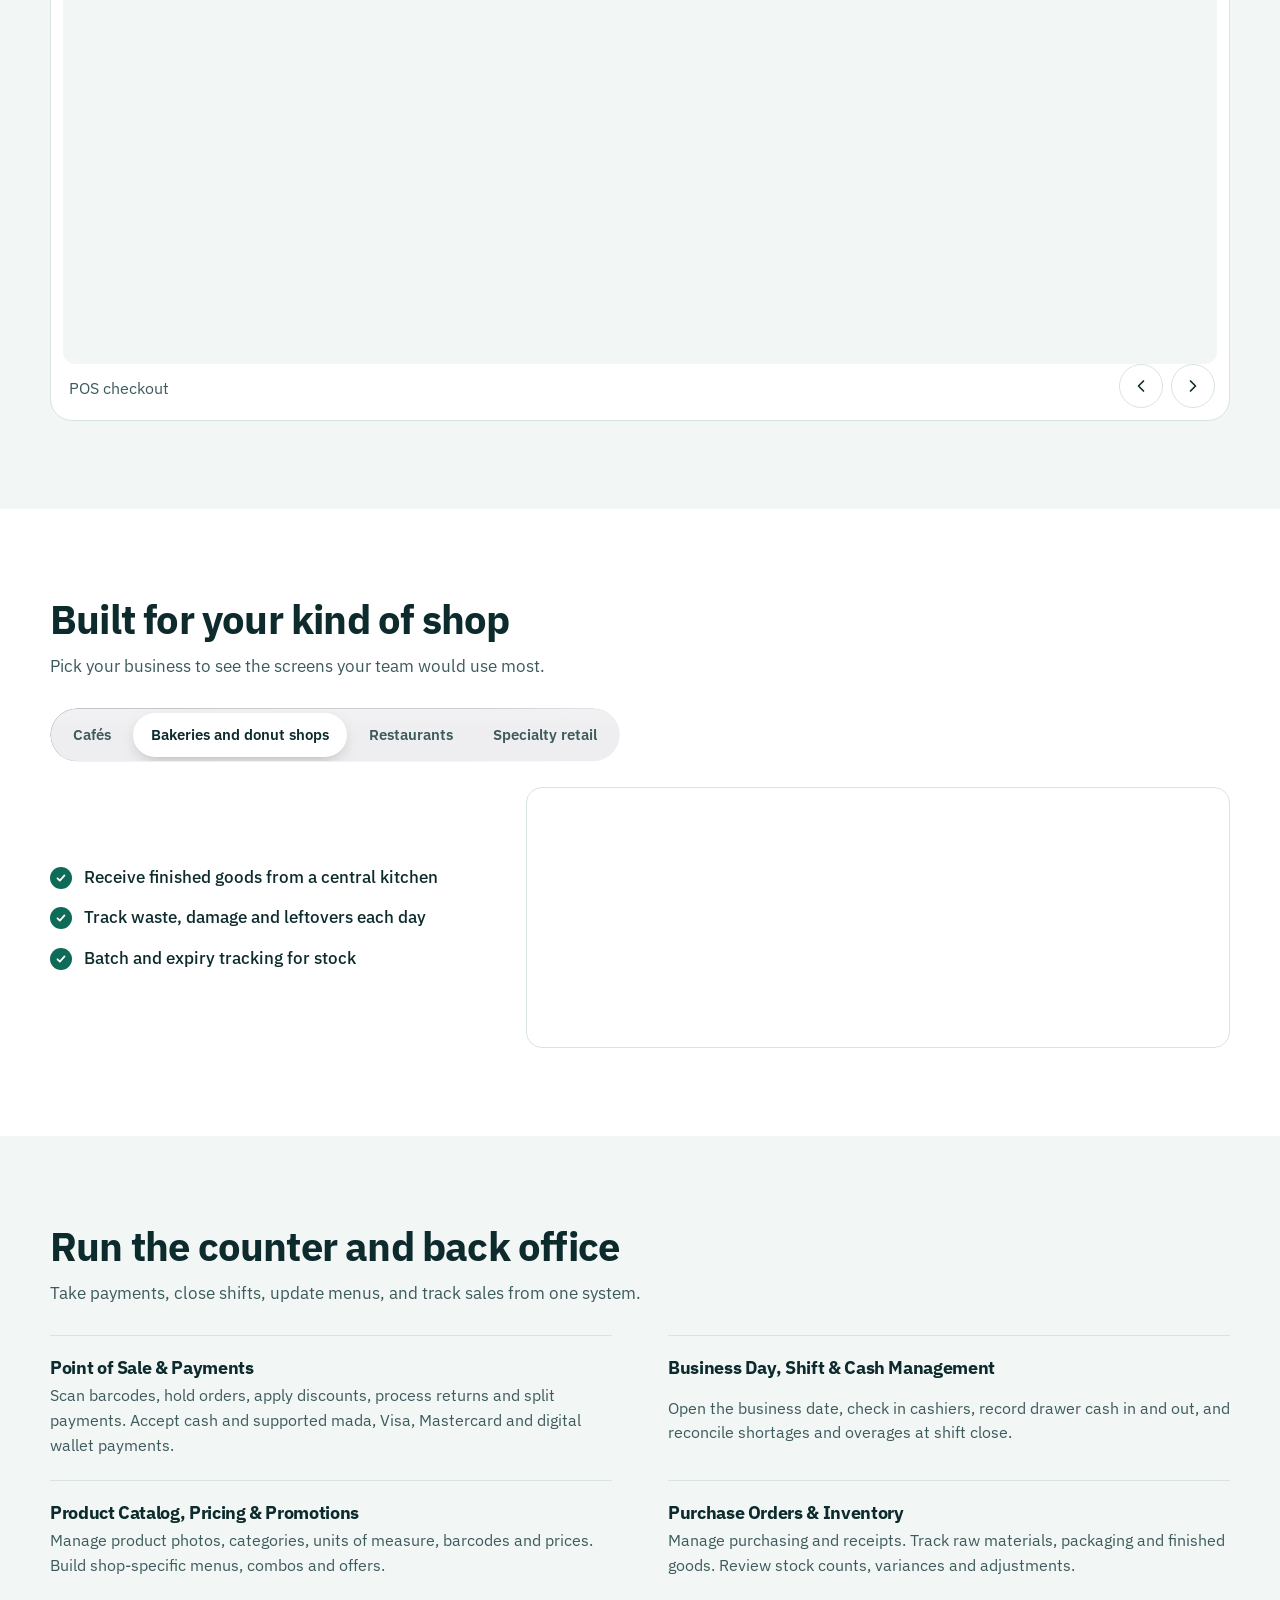
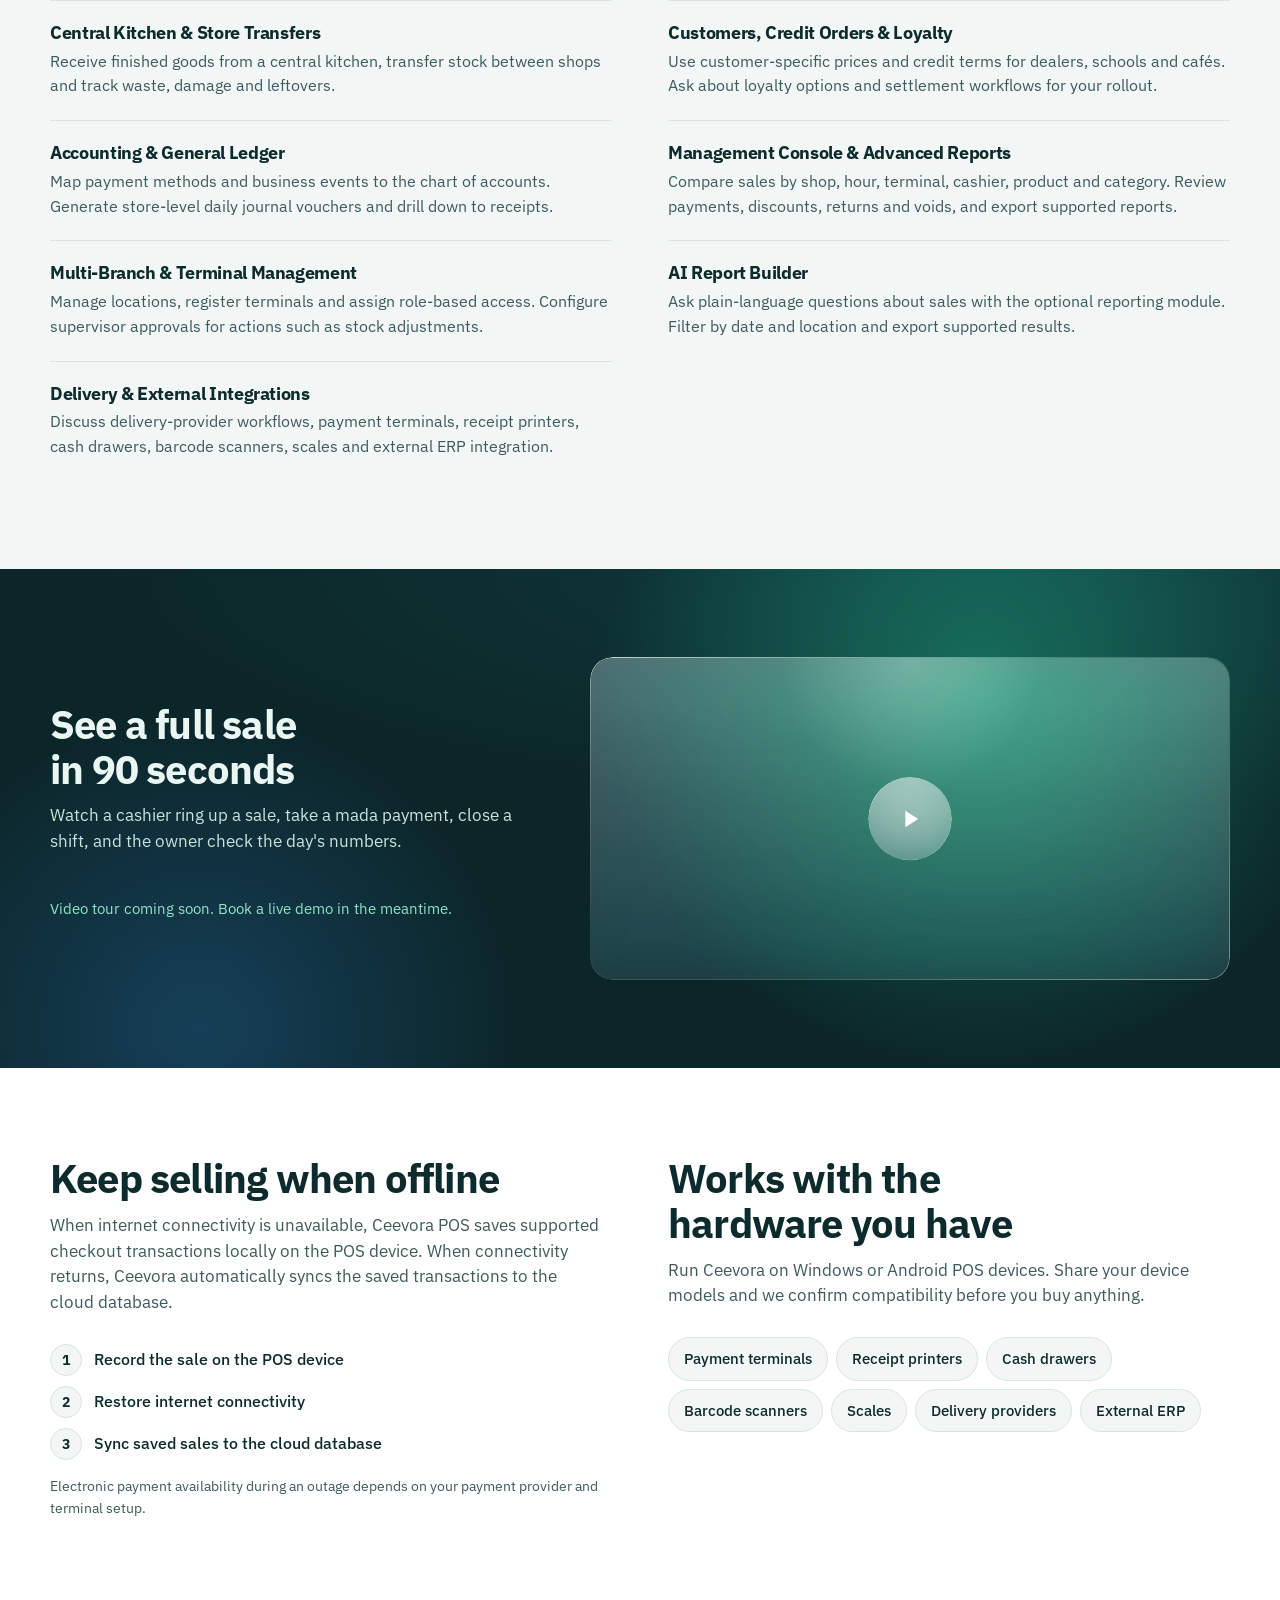
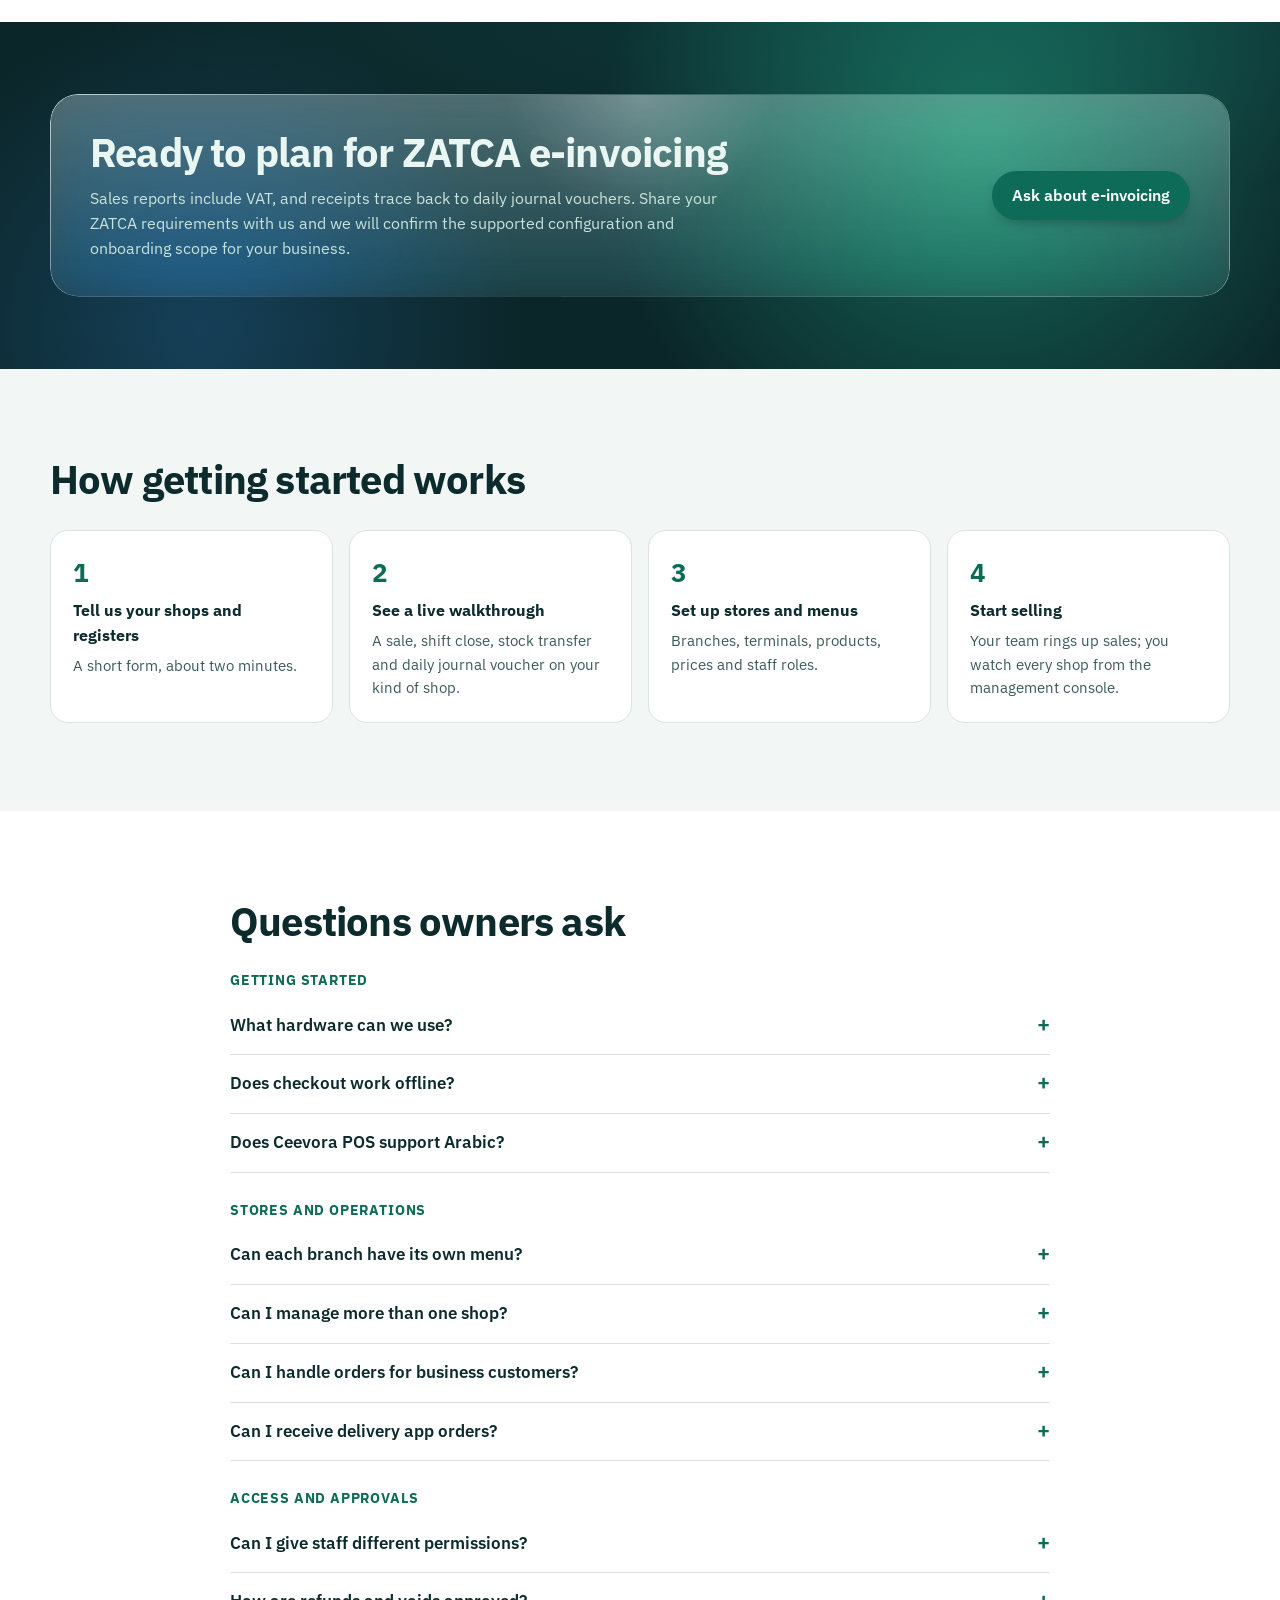
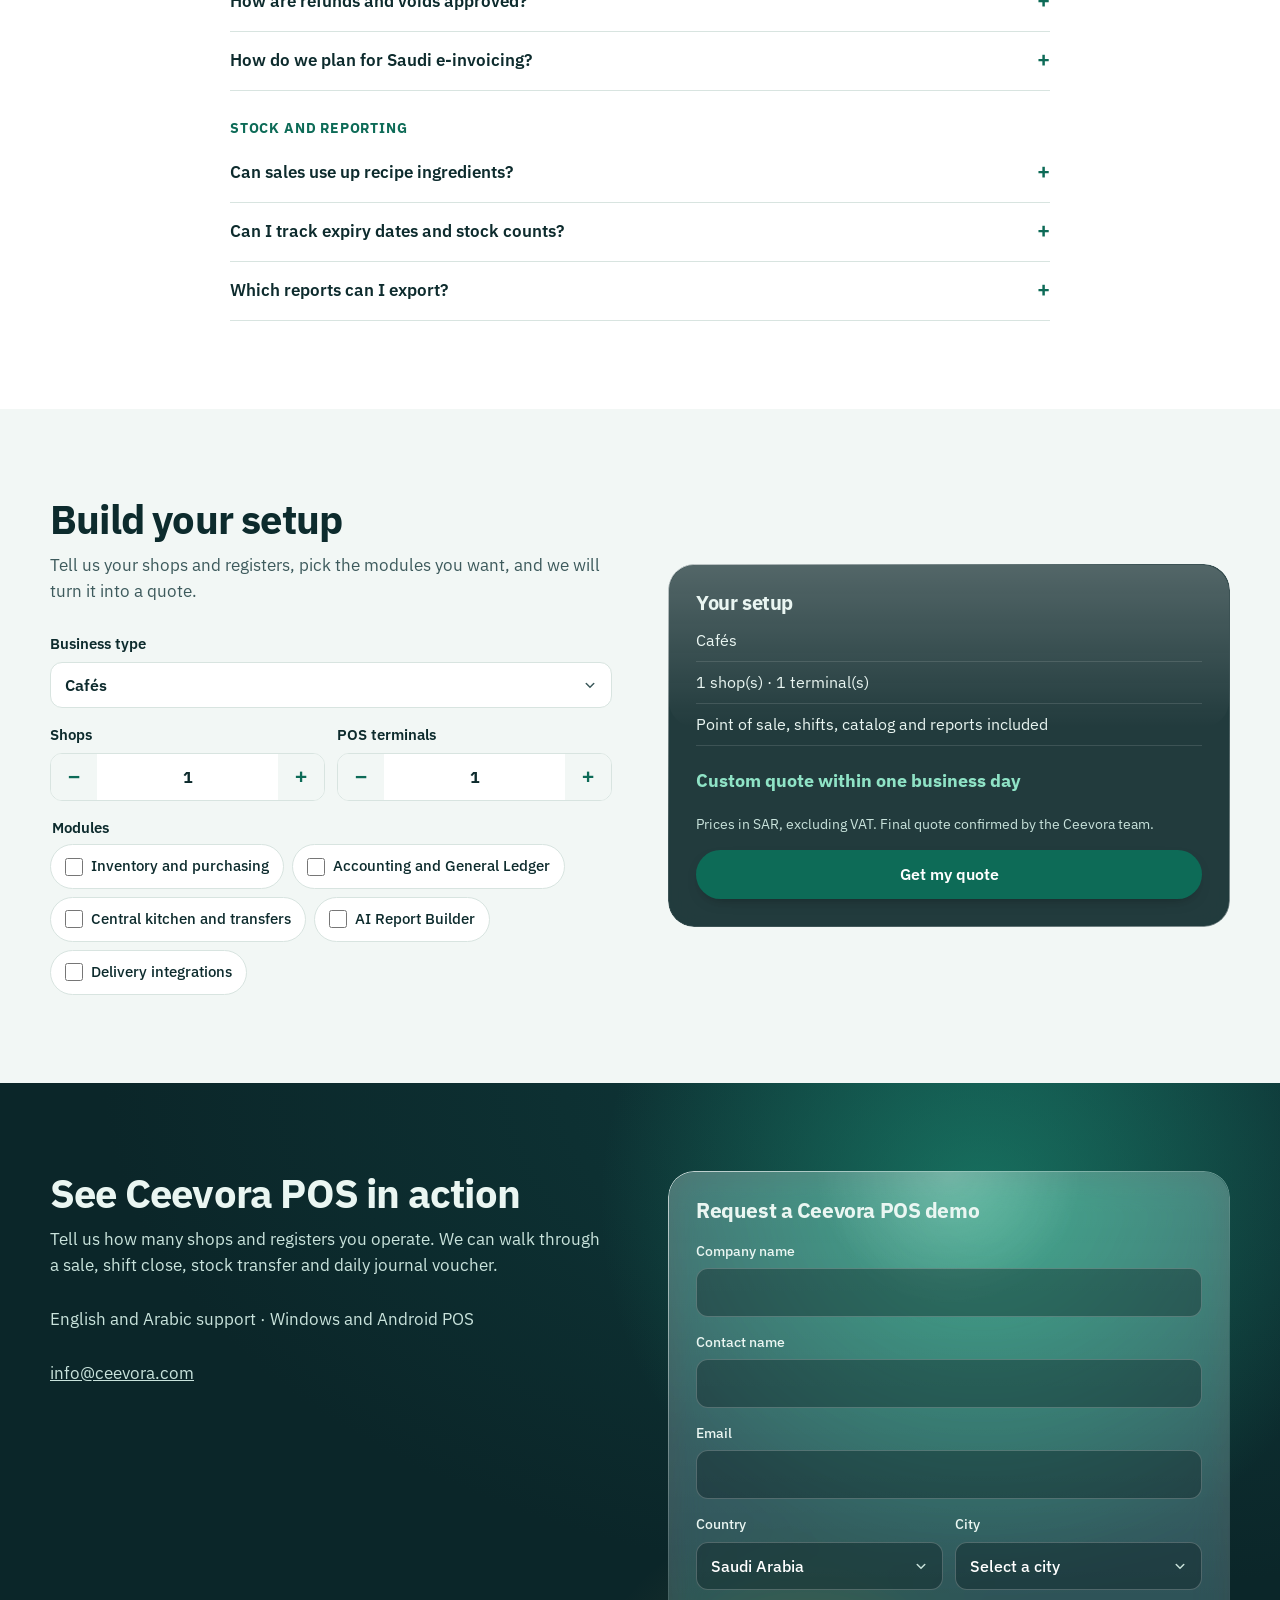
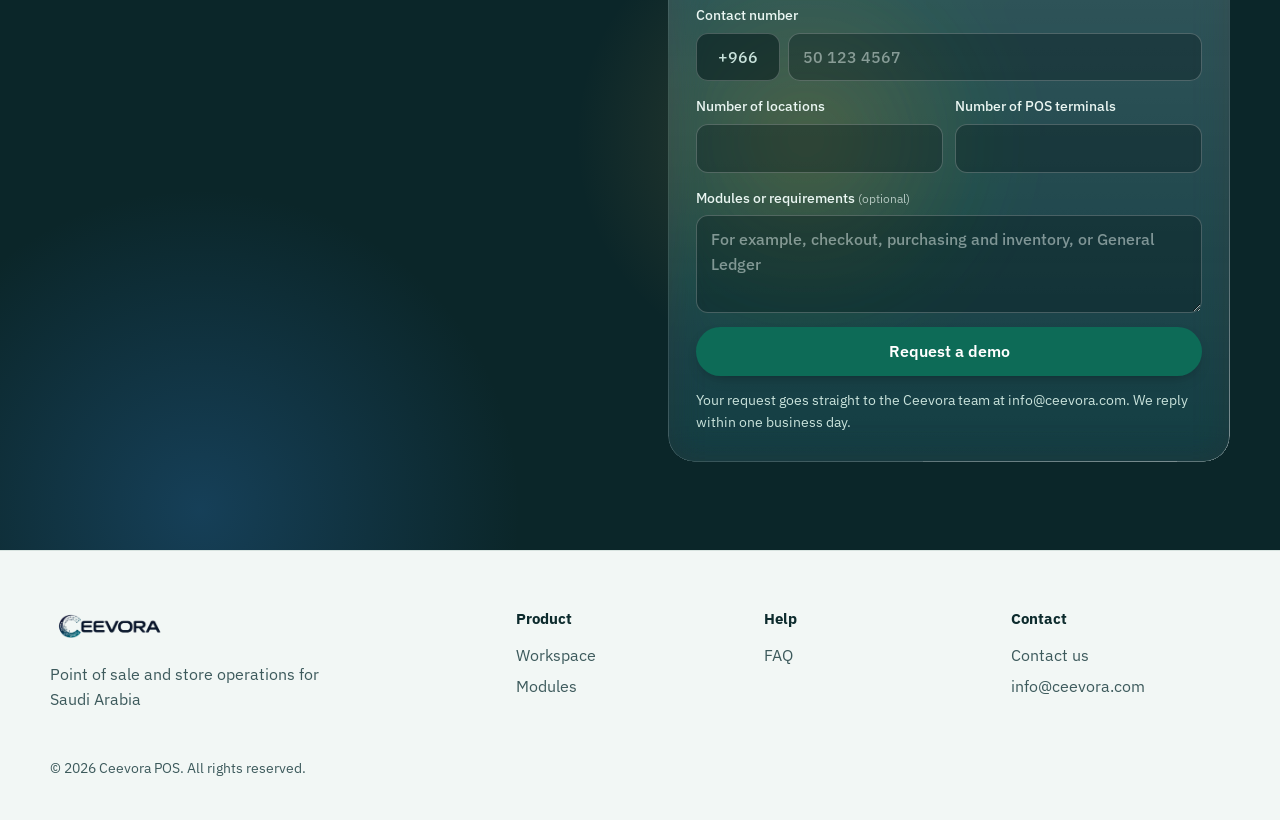
==== commit 05919eff: "Settings panel (System/Light/Dark, motion, language) with iOS segmented controls; iOS dark palette; " ====
--- a/index.html
+++ b/index.html
@@ -14,7 +14,13 @@
 <meta name="theme-color" content="#0b2629">
 <link rel="canonical" href="https://notyousha.github.io/ceevora-pos-site/">
 <link rel="preload" as="image" href="assets/cevora-dashboard.webp" imagesrcset="assets/cevora-dashboard-960.webp 960w, assets/cevora-dashboard.webp 1896w" imagesizes="(max-width: 1212px) 100vw, 1180px" fetchpriority="high">
-<link rel="icon" href="assets/mark-sm.png">
+<link rel="icon" href="assets/favicon.png" type="image/png">
+<link rel="apple-touch-icon" href="assets/apple-touch-icon.png">
+<link rel="alternate" hreflang="en" href="https://notyousha.github.io/ceevora-pos-site/?lang=en">
+<link rel="alternate" hreflang="ar" href="https://notyousha.github.io/ceevora-pos-site/?lang=ar">
+<link rel="alternate" hreflang="x-default" href="https://notyousha.github.io/ceevora-pos-site/">
+<script>(function(){try{var d=document.documentElement,t=localStorage.getItem("theme"),m=localStorage.getItem("motion");if(t==="light"||t==="dark")d.dataset.theme=t;if(m==="reduce")d.dataset.motion="reduce"}catch(e){}})()</script>
+<meta name="color-scheme" content="light dark">
 <link rel="preconnect" href="https://fonts.googleapis.com">
 <link rel="preconnect" href="https://fonts.gstatic.com" crossorigin>
 <link rel="preload" as="style" href="https://fonts.googleapis.com/css2?family=IBM+Plex+Sans:wght@400;500;600;700&family=IBM+Plex+Sans+Arabic:wght@400;500;600;700&display=swap">
@@ -29,7 +35,7 @@
 <a class="skip" href="#main" data-t="skip">Skip to content</a>
 
 <header class="nav lg lg-bar" id="top">
-  <a href="#top" class="brand" aria-label="Ceevora POS home"><img src="assets/mark.webp" alt="Ceevora" width="130" height="43"></a>
+  <a href="#top" class="brand" aria-label="Ceevora POS home"><img class="logo-l" src="assets/mark.webp" alt="Ceevora" width="130" height="43"><img class="logo-d" src="assets/mark-dark.webp" alt="" width="130" height="43"></a>
   <nav class="nav-links" aria-label="Main">
     <a href="#workspace" data-t="product">Product</a>
     <a href="#types" data-t="nav_types">Who it's for</a>
@@ -40,9 +46,18 @@
   <div class="nav-end">
     <button class="lang lg-chip" id="langBtn" type="button" lang="ar"><img id="langFlag" src="assets/flags/sa.webp" alt="" width="27" height="18" decoding="async"><span id="langLabel">العربية</span></button>
     <a class="btn btn-solid nav-cta" href="#contact" data-t="nav_contact">Book a demo</a>
+    <button class="gear" id="gearBtn" type="button" aria-expanded="false" aria-controls="settings" data-t-label="settings" aria-label="Settings"><svg viewBox="0 0 24 24" width="20" height="20" aria-hidden="true"><path fill="none" stroke="currentColor" stroke-width="1.8" stroke-linecap="round" stroke-linejoin="round" d="M12 15.2a3.2 3.2 0 1 0 0-6.4 3.2 3.2 0 0 0 0 6.4z"/><path fill="none" stroke="currentColor" stroke-width="1.8" stroke-linejoin="round" d="M19.4 13.5c.1-.5.1-1 .1-1.5s0-1-.1-1.5l2-1.6-2-3.4-2.4 1a7.6 7.6 0 0 0-2.6-1.5L14 2.5h-4l-.4 2.5A7.6 7.6 0 0 0 7 6.5l-2.4-1-2 3.4 2 1.6c-.1.5-.1 1-.1 1.5s0 1 .1 1.5l-2 1.6 2 3.4 2.4-1c.8.7 1.6 1.2 2.6 1.5l.4 2.5h4l.4-2.5c1-.3 1.8-.8 2.6-1.5l2.4 1 2-3.4z"/></svg></button>
     <button class="burger" id="burger" type="button" aria-expanded="false" aria-controls="mnav" data-t-label="openNavigation" aria-label="Open navigation"><span></span><span></span></button>
   </div>
 </header>
+<div class="settings lg" id="settings" hidden role="dialog" aria-modal="false" data-t-label="settings" aria-label="Settings">
+  <div class="set-row"><span class="set-label" data-t="appearance">Appearance</span>
+    <div class="choice" role="radiogroup" data-pref="theme"><button type="button" role="radio" data-v="system" data-t="th_system">System</button><button type="button" role="radio" data-v="light" data-t="th_light">Light</button><button type="button" role="radio" data-v="dark" data-t="th_dark">Dark</button></div></div>
+  <div class="set-row"><span class="set-label" data-t="motion">Motion</span>
+    <div class="choice" role="radiogroup" data-pref="motion"><button type="button" role="radio" data-v="system" data-t="mo_system">System</button><button type="button" role="radio" data-v="reduce" data-t="mo_reduce">Reduced</button></div></div>
+  <div class="set-row"><span class="set-label" data-t="language">Language</span>
+    <div class="choice" role="radiogroup" data-pref="lang"><button type="button" role="radio" data-v="en" lang="en">English</button><button type="button" role="radio" data-v="ar" lang="ar">العربية</button></div></div>
+</div>
 <nav class="mnav lg" id="mnav" aria-label="Mobile" hidden>
   <a href="#workspace" data-t="product">Product</a>
   <a href="#types" data-t="nav_types">Who it's for</a>
@@ -110,7 +125,7 @@
     </div>
     <div data-r class="type-panel" role="tabpanel">
       <ul class="checks" id="typeList"></ul>
-      <img id="typeImg" decoding="async" sizes="(max-width: 860px) 100vw, 700px" src="assets/cevora-terminal.webp" alt="" width="1672" height="817" loading="lazy">
+      <img id="typeImg" decoding="async" sizes="(max-width: 860px) 100vw, 700px" src="assets/cevora-terminal.webp" alt="" width="1672" height="817">
     </div>
   </div>
 </section>
@@ -267,7 +282,7 @@
 
 <footer class="foot">
   <div class="wrap foot-grid">
-    <div><img src="assets/mark.webp" alt="Ceevora" width="120" height="40" loading="lazy"><p data-t="footerTagline">Point of sale and store operations for Saudi Arabia</p></div>
+    <div><img class="logo-l" src="assets/mark.webp" alt="Ceevora" width="120" height="40" loading="lazy"><img class="logo-d" src="assets/mark-dark.webp" alt="" width="120" height="40" loading="lazy"><p data-t="footerTagline">Point of sale and store operations for Saudi Arabia</p></div>
     <div><h4 data-t="product">Product</h4><a href="#workspace" data-t="workspace">Workspace</a><a href="#modules" data-t="modules">Modules</a></div>
     <div><h4 data-t="help">Help</h4><a href="#faq" data-t="faq">FAQ</a></div>
     <div><h4 data-t="contactHeading">Contact</h4><a href="#contact" data-t="contact">Contact us</a><a href="mailto:info@ceevora.com">info@ceevora.com</a></div>
--- a/style.css
+++ b/style.css
@@ -76,7 +76,7 @@
 }
 @media (prefers-contrast: more) {
   .lg { background: rgba(8, 36, 38, 0.97); }
-  .lg-bar { background: #fff; }
+  .lg-bar { background: var(--card); }
   .lg::before { background: rgba(255,255,255,.9); }
 }
 
@@ -102,7 +102,7 @@
 .btn-solid:hover { filter: brightness(1.1); }
 .lg-btn { color: #fff; }
 .lg-btn:hover { --lg-tint: rgba(255,255,255,.18); }
-.round { width: 44px; height: 44px; border-radius: 50%; border: 1px solid var(--line); background: #fff; font-size: 1.6rem; line-height: 1; cursor: pointer; color: var(--ink); }
+.round { width: 44px; height: 44px; border-radius: 50%; border: 1px solid var(--line); background: var(--card); font-size: 1.6rem; line-height: 1; cursor: pointer; color: var(--ink); }
 
 /* ---------- dark sections + blobs (gives the glass something to refract) ---------- */
 .hero, .dark, .zatca-sec { position: relative; overflow: hidden; color: #eaf6f2; background: radial-gradient(120% 80% at 80% 0%, var(--deep-2), var(--deep) 60%); }
@@ -136,9 +136,9 @@
 @media (max-width: 860px) { .two { grid-template-columns: 1fr; gap: 40px; } .sec { padding: 64px 0; } }
 
 .tabs { display: flex; gap: 8px; overflow-x: auto; padding-bottom: 6px; margin-bottom: 18px; scrollbar-width: thin; }
-.tabs button { flex: none; font: inherit; font-weight: 500; font-size: .92rem; padding: 9px 16px; border-radius: 999px; border: 1px solid var(--line); background: #fff; color: var(--ink); cursor: pointer; min-height: 40px; }
+.tabs button { flex: none; font: inherit; font-weight: 500; font-size: .92rem; padding: 9px 16px; border-radius: 999px; border: 1px solid var(--line); background: var(--card); color: var(--ink); cursor: pointer; min-height: 40px; }
 .tabs button[aria-selected="true"] { background: var(--ink); color: #fff; border-color: var(--ink); }
-.gallery { margin: 0; background: #fff; border: 1px solid var(--line); border-radius: var(--radius); padding: 12px; position: relative; }
+.gallery { margin: 0; background: var(--card); border: 1px solid var(--line); border-radius: var(--radius); padding: 12px; position: relative; }
 .zoom { display: block; width: 100%; padding: 0; border: 0; background: none; cursor: zoom-in; }
 .zoom img { border-radius: 12px; width: 100%; aspect-ratio: 1672 / 817; object-fit: contain; background: var(--paper-2); }
 .gallery figcaption { padding: 12px 6px 4px; color: var(--ink-2); padding-inline-end: 110px; min-height: 44px; }
@@ -147,7 +147,7 @@
 
 .seg { display: inline-flex; flex-wrap: wrap; gap: 4px; padding: 5px; border-radius: 999px; margin-bottom: 26px; --lg-tint-bar: rgba(13,43,45,.06); --lg-rim-hi: rgba(13,43,45,.2); --lg-rim-lo: rgba(13,43,45,.08); box-shadow: none; }
 .seg button { font: inherit; font-weight: 600; font-size: .95rem; border: 0; background: transparent; color: var(--ink-2); padding: 10px 18px; border-radius: 999px; cursor: pointer; min-height: 42px; }
-.seg button[aria-selected="true"] { background: #fff; color: var(--ink); box-shadow: 0 4px 14px -6px rgba(2,20,22,.35); }
+.seg button[aria-selected="true"] { background: var(--card); color: var(--ink); box-shadow: 0 4px 14px -6px rgba(2,20,22,.35); }
 .type-panel { display: grid; grid-template-columns: 1fr 1.6fr; gap: 36px; align-items: center; }
 .type-panel img { border-radius: 16px; border: 1px solid var(--line); }
 .checks { list-style: none; padding: 0; margin: 0; display: grid; gap: 14px; }
@@ -156,7 +156,7 @@
 @media (max-width: 860px) { .type-panel { grid-template-columns: 1fr; } }
 
 .grid { display: grid; grid-template-columns: repeat(auto-fill, minmax(260px, 1fr)); gap: 16px; }
-.card { background: #fff; border: 1px solid var(--line); border-radius: 18px; padding: 22px; }
+.card { background: var(--card); border: 1px solid var(--line); border-radius: 18px; padding: 22px; }
 .card p { margin: 0; color: var(--ink-2); font-size: .96rem; }
 
 .video-grid { display: grid; grid-template-columns: 1fr 1.3fr; gap: 48px; align-items: center; }
@@ -180,7 +180,7 @@
 @media (max-width: 860px) { .zatca { flex-direction: column; align-items: flex-start; padding: 28px 22px; } }
 
 .steps { list-style: none; padding: 0; margin: 28px 0 0; display: grid; grid-template-columns: repeat(4, 1fr); gap: 16px; counter-reset: s; }
-.steps li { counter-increment: s; background: #fff; border: 1px solid var(--line); border-radius: 18px; padding: 22px; display: grid; gap: 6px; align-content: start; }
+.steps li { counter-increment: s; background: var(--card); border: 1px solid var(--line); border-radius: 18px; padding: 22px; display: grid; gap: 6px; align-content: start; }
 .steps li::before { content: counter(s); font-weight: 800; font-size: 1.6rem; color: var(--brand); }
 .steps span { color: var(--ink-2); font-size: .95rem; }
 @media (max-width: 860px) { .steps { grid-template-columns: 1fr 1fr; } }
@@ -240,7 +240,7 @@
 .lang { display: inline-flex; align-items: center; gap: 8px; min-height: 44px; }
 .lang img { width: 21px; height: 14px; border-radius: 2px; box-shadow: 0 0 0 1px rgba(13,43,45,.15); object-fit: cover; }
 /* In Arabic, English is offered as a clear pill so visitors who can't read Arabic find it fast. */
-.lang.lang-big { background: #fff; box-shadow: 0 0 0 1.5px var(--brand); font-size: 1rem; padding: 9px 16px; }
+.lang.lang-big { background: var(--card); box-shadow: 0 0 0 1.5px var(--brand); font-size: 1rem; padding: 9px 16px; }
 .lang.lang-big img { width: 26px; height: 18px; }
 @media (max-width: 520px) {
   .lang { padding: 8px 10px; }
@@ -349,7 +349,7 @@
 @media (max-width: 720px) { .grid { grid-template-columns: 1fr; } }
 .round { display: inline-grid; place-items: center; }
 [dir="rtl"] .round svg { transform: scaleX(-1); }
-.viewer .close { background: #fff; }
+.viewer .close { background: var(--card); }
 /* browser surfaces carry the palette too */
 ::selection { background: var(--mint); color: var(--deep); }
 html { accent-color: var(--brand); caret-color: var(--brand); scrollbar-color: #9fb9b2 var(--paper-2); }
@@ -373,7 +373,7 @@
 
 /* ---------- business-type selector: gliding lens ---------- */
 .seg { position: relative; isolation: isolate; }
-.seg-lens { position: absolute; top: 0; left: 0; z-index: 0; border-radius: 999px; background: #fff; box-shadow: 0 6px 18px -8px rgba(2,20,22,.4); pointer-events: none; transition: transform .55s cubic-bezier(.22,1,.36,1), width .55s cubic-bezier(.22,1,.36,1); }
+.seg-lens { position: absolute; top: 0; left: 0; z-index: 0; border-radius: 999px; background: var(--card); box-shadow: 0 6px 18px -8px rgba(2,20,22,.4); pointer-events: none; transition: transform .55s cubic-bezier(.22,1,.36,1), width .55s cubic-bezier(.22,1,.36,1); }
 .seg button { position: relative; z-index: 1; transition: color .3s ease; }
 .seg button[aria-selected="true"] { background: transparent; box-shadow: none; color: var(--ink); }
 .seg button:hover { color: var(--ink); }
@@ -392,17 +392,17 @@
 .quote-grid { align-items: center; }
 .qform { display: grid; gap: 16px; }
 .qform label, .qform legend { display: grid; gap: 6px; font-weight: 600; font-size: .92rem; }
-.qform select, .qform input[type="number"] { font: inherit; font-size: max(16px, 1rem); color: var(--ink); background: #fff; border: 1px solid var(--line); border-radius: 12px; min-height: 46px; padding: 10px 14px; width: 100%; }
-.qform select { appearance: none; -webkit-appearance: none; padding-inline-end: 38px; background: #fff url("data:image/svg+xml,%3Csvg xmlns='http://www.w3.org/2000/svg' viewBox='0 0 24 24'%3E%3Cpath d='M7 10l5 5 5-5' fill='none' stroke='%233d5a5c' stroke-width='2' stroke-linecap='round'/%3E%3C/svg%3E") no-repeat right 12px center / 18px; }
+.qform select, .qform input[type="number"] { font: inherit; font-size: max(16px, 1rem); color: var(--ink); background: var(--card); border: 1px solid var(--line); border-radius: 12px; min-height: 46px; padding: 10px 14px; width: 100%; }
+.qform select { appearance: none; -webkit-appearance: none; padding-inline-end: 38px; background: var(--card) url("data:image/svg+xml,%3Csvg xmlns='http://www.w3.org/2000/svg' viewBox='0 0 24 24'%3E%3Cpath d='M7 10l5 5 5-5' fill='none' stroke='%233d5a5c' stroke-width='2' stroke-linecap='round'/%3E%3C/svg%3E") no-repeat right 12px center / 18px; }
 [dir="rtl"] .qform select { background-position: left 12px center; }
-.stepper { display: grid; grid-template-columns: 46px 1fr 46px; border: 1px solid var(--line); border-radius: 12px; background: #fff; overflow: hidden; }
+.stepper { display: grid; grid-template-columns: 46px 1fr 46px; border: 1px solid var(--line); border-radius: 12px; background: var(--card); overflow: hidden; }
 .stepper input[type="number"] { border: 0; border-radius: 0; text-align: center; font-weight: 700; -moz-appearance: textfield; }
 .stepper input::-webkit-inner-spin-button, .stepper input::-webkit-outer-spin-button { -webkit-appearance: none; margin: 0; }
-.stepper button { border: 0; background: var(--paper-2); font-size: 1.3rem; font-weight: 600; color: var(--brand); cursor: pointer; }
+.stepper button { border: 0; background: var(--paper-2); font-size: 1.3rem; font-weight: 600; color: var(--accent-ink); cursor: pointer; }
 .stepper button:active { background: #e3eeea; }
 fieldset { border: 0; padding: 0; margin: 0; }
 .mods { display: flex; flex-wrap: wrap; gap: 8px; margin-top: 4px; }
-.mod-opt { display: inline-flex !important; grid-auto-flow: column; align-items: center; gap: 8px !important; padding: 10px 14px; border: 1px solid var(--line); border-radius: 999px; background: #fff; cursor: pointer; font-weight: 500 !important; transition: background-color .2s ease, border-color .2s ease; min-height: 44px; }
+.mod-opt { display: inline-flex !important; grid-auto-flow: column; align-items: center; gap: 8px !important; padding: 10px 14px; border: 1px solid var(--line); border-radius: 999px; background: var(--card); cursor: pointer; font-weight: 500 !important; transition: background-color .2s ease, border-color .2s ease; min-height: 44px; }
 .mod-opt input { width: 18px; height: 18px; margin: 0; }
 .mod-opt:has(input:checked) { background: #e5f4ee; border-color: var(--brand); }
 .qcard { padding: 28px; border-radius: 26px; color: #eaf6f2; display: grid; gap: 14px; --lg-tint: rgba(11,38,41,.9); }
@@ -473,7 +473,7 @@
 /* WebKit: give the menu its own compositing layer so animated hero layers can't paint over it */
 .mnav, .mnav.open { will-change: transform, clip-path; }
 .mnav.open { transform: translateZ(0); }
-.mnav { background: #fff; }
+.mnav { background: var(--card); }
 
 /* Safari draws backdrop blur as a square, ignoring border-radius, so every glass surface leaked past its rounded
    edge. Clip each one to its own shape. (Menu and bottom bar animate their own clip-path above.) */
@@ -495,3 +495,84 @@
 .blobs i:nth-child(1) { background: radial-gradient(closest-side, rgba(31,159,127,.55), transparent); width: 760px; height: 760px; top: -260px; }
 .blobs i:nth-child(2) { background: radial-gradient(closest-side, rgba(42,111,176,.35), transparent); width: 640px; height: 640px; bottom: -280px; }
 .blobs i:nth-child(3) { background: radial-gradient(closest-side, rgba(201,162,74,.2), transparent); width: 460px; height: 460px; }
+
+/* =========================================================================
+   Theme tokens + iOS-style dark mode. Light is the default; dark follows the
+   system unless the visitor picks Light or Dark in Settings (data-theme on <html>).
+   Dark uses iOS system colours: #000 base, #1C1C1E elevated, #2C2C2E controls.
+   ========================================================================= */
+:root { --card: #ffffff; --accent-ink: #0d6b57; --track: rgba(118,118,128,.12); --thumb: #ffffff; --sep: rgba(60,60,67,.18); color-scheme: light; }
+.logo-d { display: none; }
+@media (prefers-color-scheme: dark) {
+  :root:not([data-theme="light"]) {
+    --paper: #000000; --paper-2: #0c0c0e; --card: #1c1c1e; --ink: #f2f2f7; --ink-2: rgba(235,235,245,.64); --line: rgba(84,84,88,.55);
+    --accent-ink: #8fe3c6; --track: rgba(118,118,128,.24); --thumb: #636366; --sep: rgba(84,84,88,.6);
+    --lg-tint-bar: rgba(28,28,30,.62); --deep: #000; --deep-2: #06201f; color-scheme: dark;
+  }
+  :root:not([data-theme="light"]) .logo-l { display: none; }
+  :root:not([data-theme="light"]) .logo-d { display: block; }
+}
+:root[data-theme="dark"] {
+  --paper: #000000; --paper-2: #0c0c0e; --card: #1c1c1e; --ink: #f2f2f7; --ink-2: rgba(235,235,245,.64); --line: rgba(84,84,88,.55);
+  --accent-ink: #8fe3c6; --track: rgba(118,118,128,.24); --thumb: #636366; --sep: rgba(84,84,88,.6);
+  --lg-tint-bar: rgba(28,28,30,.62); --deep: #000; --deep-2: #06201f; color-scheme: dark;
+}
+:root[data-theme="dark"] .logo-l { display: none; }
+:root[data-theme="dark"] .logo-d { display: block; }
+.brand img, .foot-grid img { width: 118px; height: auto; }
+
+/* components that used hard-coded light colours */
+.faq-group, .steps li::before, summary::after { color: var(--accent-ink); }
+.tabs button[aria-selected="true"] { background: var(--ink); color: var(--paper); border-color: var(--ink); }
+.mod-opt:has(input:checked) { background: color-mix(in srgb, var(--accent-ink) 14%, var(--card)); border-color: var(--accent-ink); }
+.seg { --lg-tint-bar: var(--track); }
+.seg-lens { background: var(--card); }
+.lang.lang-big { background: var(--card); color: var(--ink); }
+.nav-links a, .lang, .mnav a:not(.btn), .burger span { color: var(--ink); }
+.burger span { background: var(--ink); }
+.burger, .gear { background: var(--track); }
+.round { background: var(--card); color: var(--ink); }
+.mnav { background: var(--card); }
+.stepper button { background: var(--paper-2); }
+.foot a:hover { color: var(--accent-ink); }
+.qform select { color: var(--ink); }
+.cust-card { border-top-color: var(--ink); }
+.nav.scrolled { --lg-tint-bar: color-mix(in srgb, var(--card) 82%, transparent); }
+html { scrollbar-color: color-mix(in srgb, var(--ink-2) 60%, transparent) var(--paper-2); }
+
+/* ---------- settings: an iOS-style grouped panel with segmented controls ---------- */
+.gear { width: 44px; height: 44px; border: 0; border-radius: 50%; display: grid; place-items: center; color: var(--ink); cursor: pointer; transition: transform .4s cubic-bezier(.22,1,.36,1); }
+.gear[aria-expanded="true"] { transform: rotate(60deg); }
+.settings {
+  position: fixed; z-index: 58; top: calc(max(12px, env(safe-area-inset-top)) + 70px); inset-inline-end: max(16px, calc((100vw - 1180px) / 2));
+  width: min(360px, calc(100vw - 32px)); padding: 6px 16px; border-radius: 22px; background: var(--card); color: var(--ink);
+  -webkit-backdrop-filter: none; backdrop-filter: none; box-shadow: 0 24px 60px -24px rgba(0,0,0,.45), 0 0 0 .5px var(--sep);
+  transform-origin: calc(100% - 60px) 0; will-change: transform, opacity;
+  opacity: 0; transform: scale(.92) translateY(-6px); transition: opacity .22s ease, transform .35s cubic-bezier(.22,1,.36,1);
+  clip-path: none !important;
+}
+[dir="rtl"] .settings { transform-origin: 60px 0; }
+.settings.open { opacity: 1; transform: none; }
+.set-row { display: grid; gap: 8px; padding: 12px 0; }
+.set-row + .set-row { border-top: .5px solid var(--sep); }
+.set-label { font-size: .8rem; font-weight: 600; color: var(--ink-2); text-transform: uppercase; letter-spacing: .04em; }
+[dir="rtl"] .set-label { text-transform: none; letter-spacing: 0; font-size: .9rem; }
+.choice { position: relative; display: grid; grid-auto-flow: column; grid-auto-columns: 1fr; padding: 2px; border-radius: 9px; background: var(--track); isolation: isolate; }
+.choice::before { /* sliding thumb, like UISegmentedControl */
+  content: ""; position: absolute; z-index: -1; top: 2px; bottom: 2px; left: 2px; width: calc((100% - 4px) / var(--n, 3));
+  border-radius: 7px; background: var(--thumb); box-shadow: 0 3px 8px rgba(0,0,0,.12), 0 3px 1px rgba(0,0,0,.04);
+  transform: translateX(calc(var(--i, 0) * 100%)); transition: transform .32s cubic-bezier(.22,1,.36,1);
+}
+[dir="rtl"] .choice::before { left: auto; right: 2px; transform: translateX(calc(var(--i, 0) * -100%)); }
+.choice button { font: inherit; font-size: .88rem; font-weight: 500; color: var(--ink); background: none; border: 0; padding: 7px 6px; min-height: 34px; border-radius: 7px; cursor: pointer; }
+.choice button[aria-checked="true"] { font-weight: 600; }
+.choice button:focus-visible { outline-offset: -2px; }
+
+/* reduced motion chosen in Settings (or by the system) */
+:root[data-motion="reduce"] *, :root[data-motion="reduce"] *::before, :root[data-motion="reduce"] *::after { animation: none !important; transition: none !important; scroll-behavior: auto !important; }
+:root[data-motion="reduce"] [data-r] { opacity: 1 !important; transform: none !important; }
+:root[data-motion="reduce"] .hero-shot img { transform: none !important; }
+
+@media (max-width: 380px) { .gear { width: 40px; height: 40px; } .burger { width: 40px; height: 40px; } }
+.seg-lens { background: var(--thumb); }
+.seg button[aria-selected="true"] { color: var(--ink); }
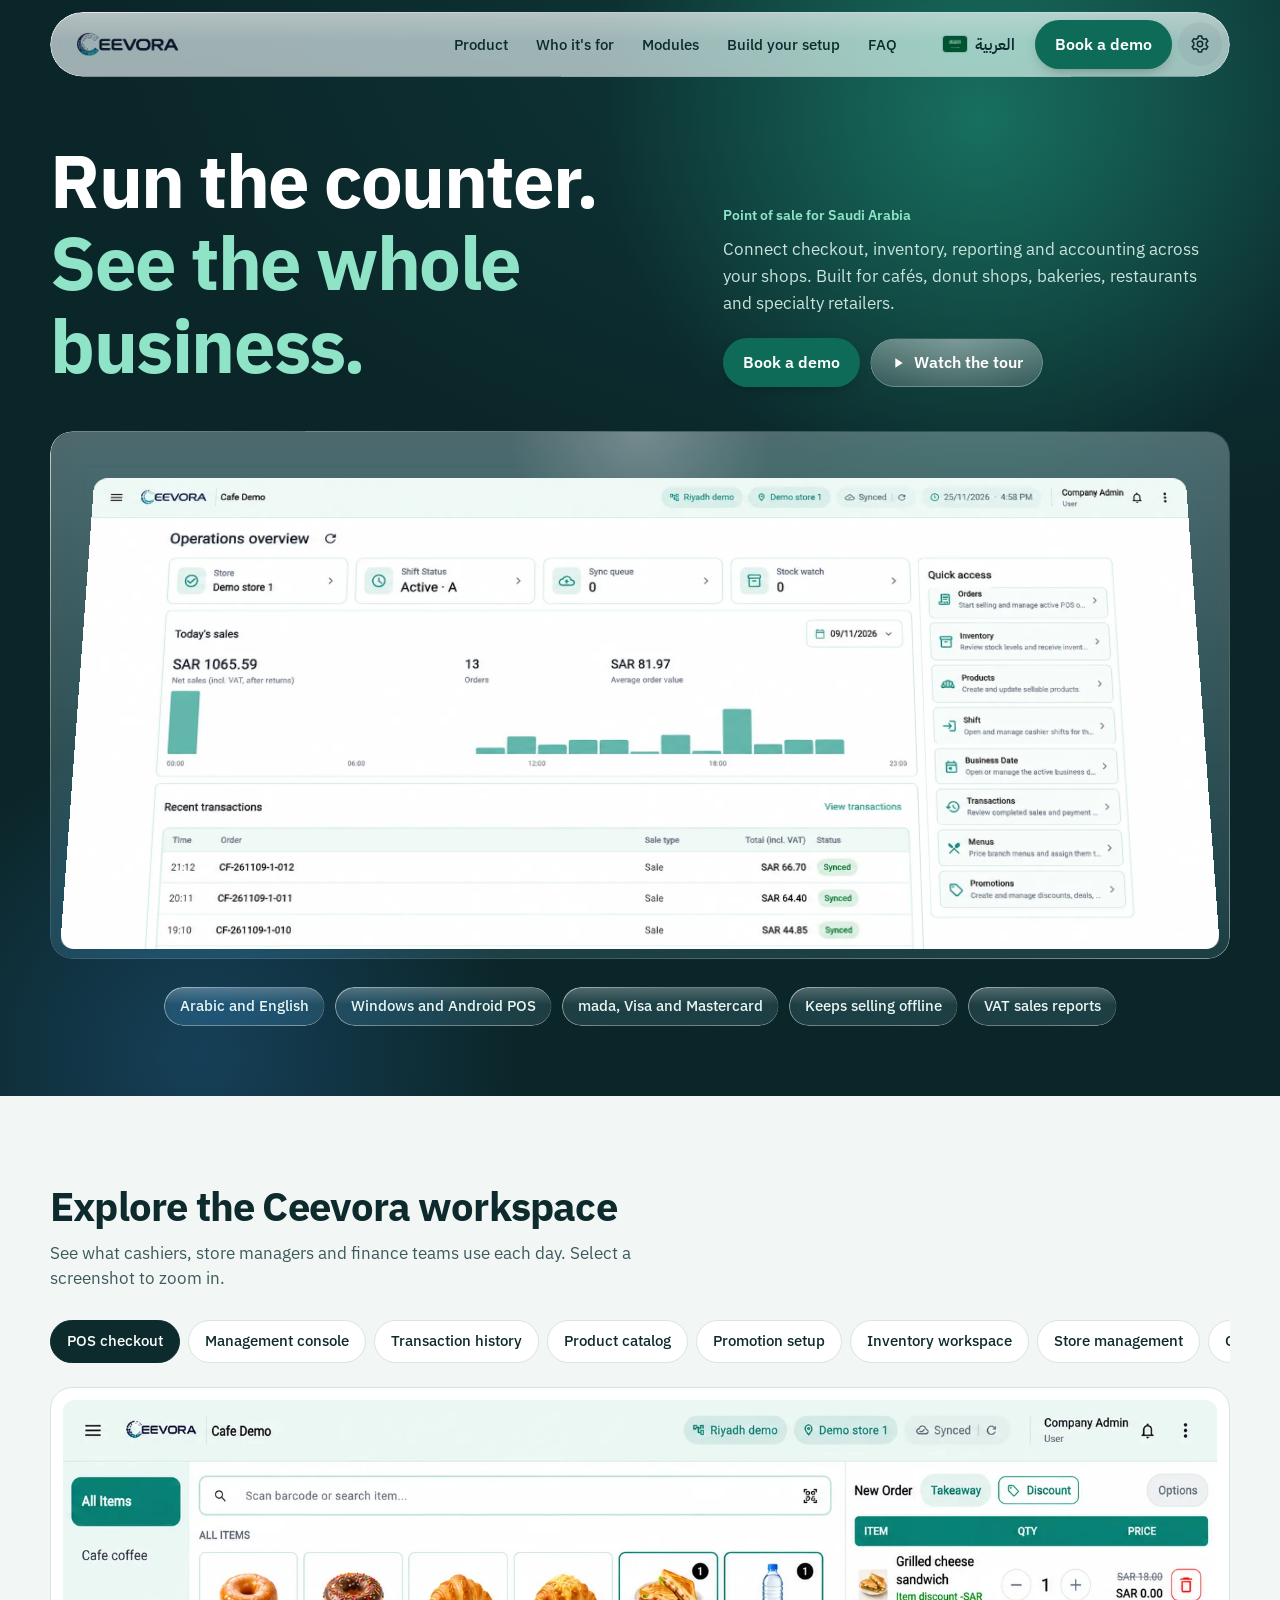
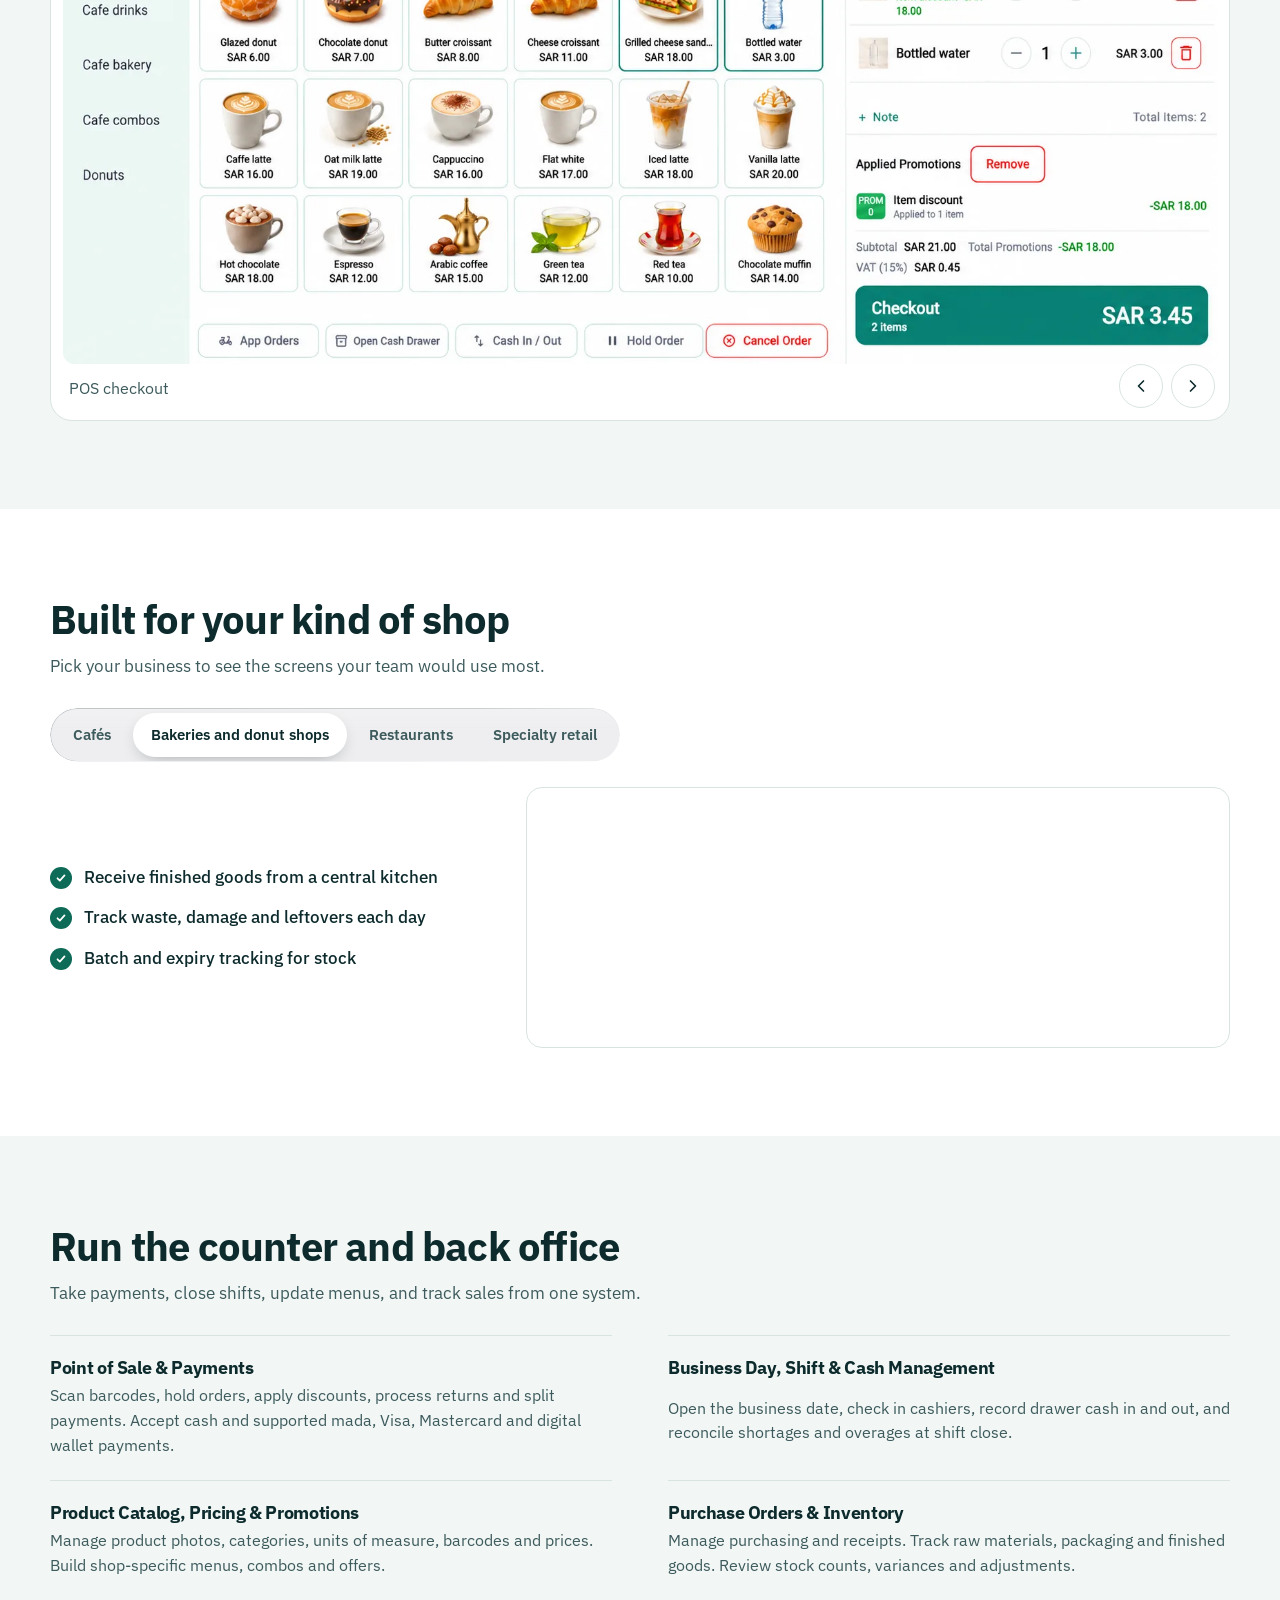
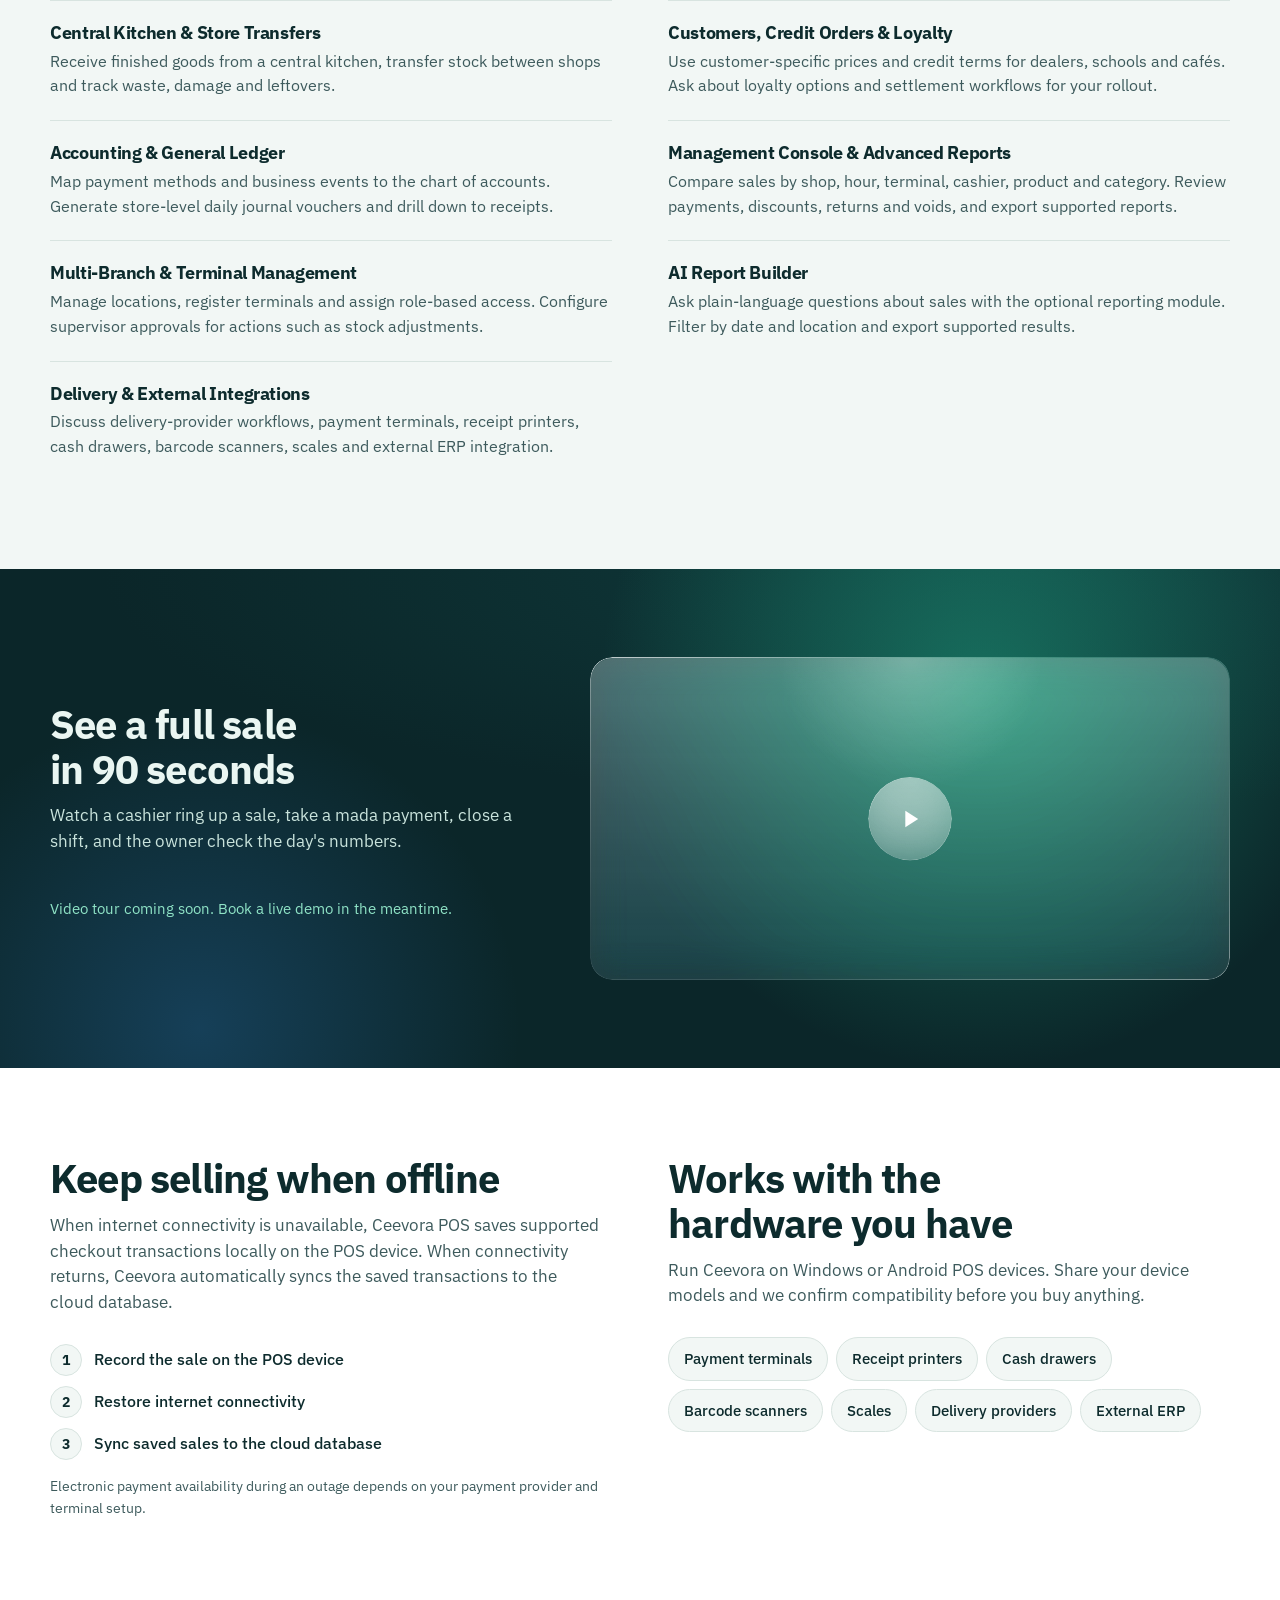
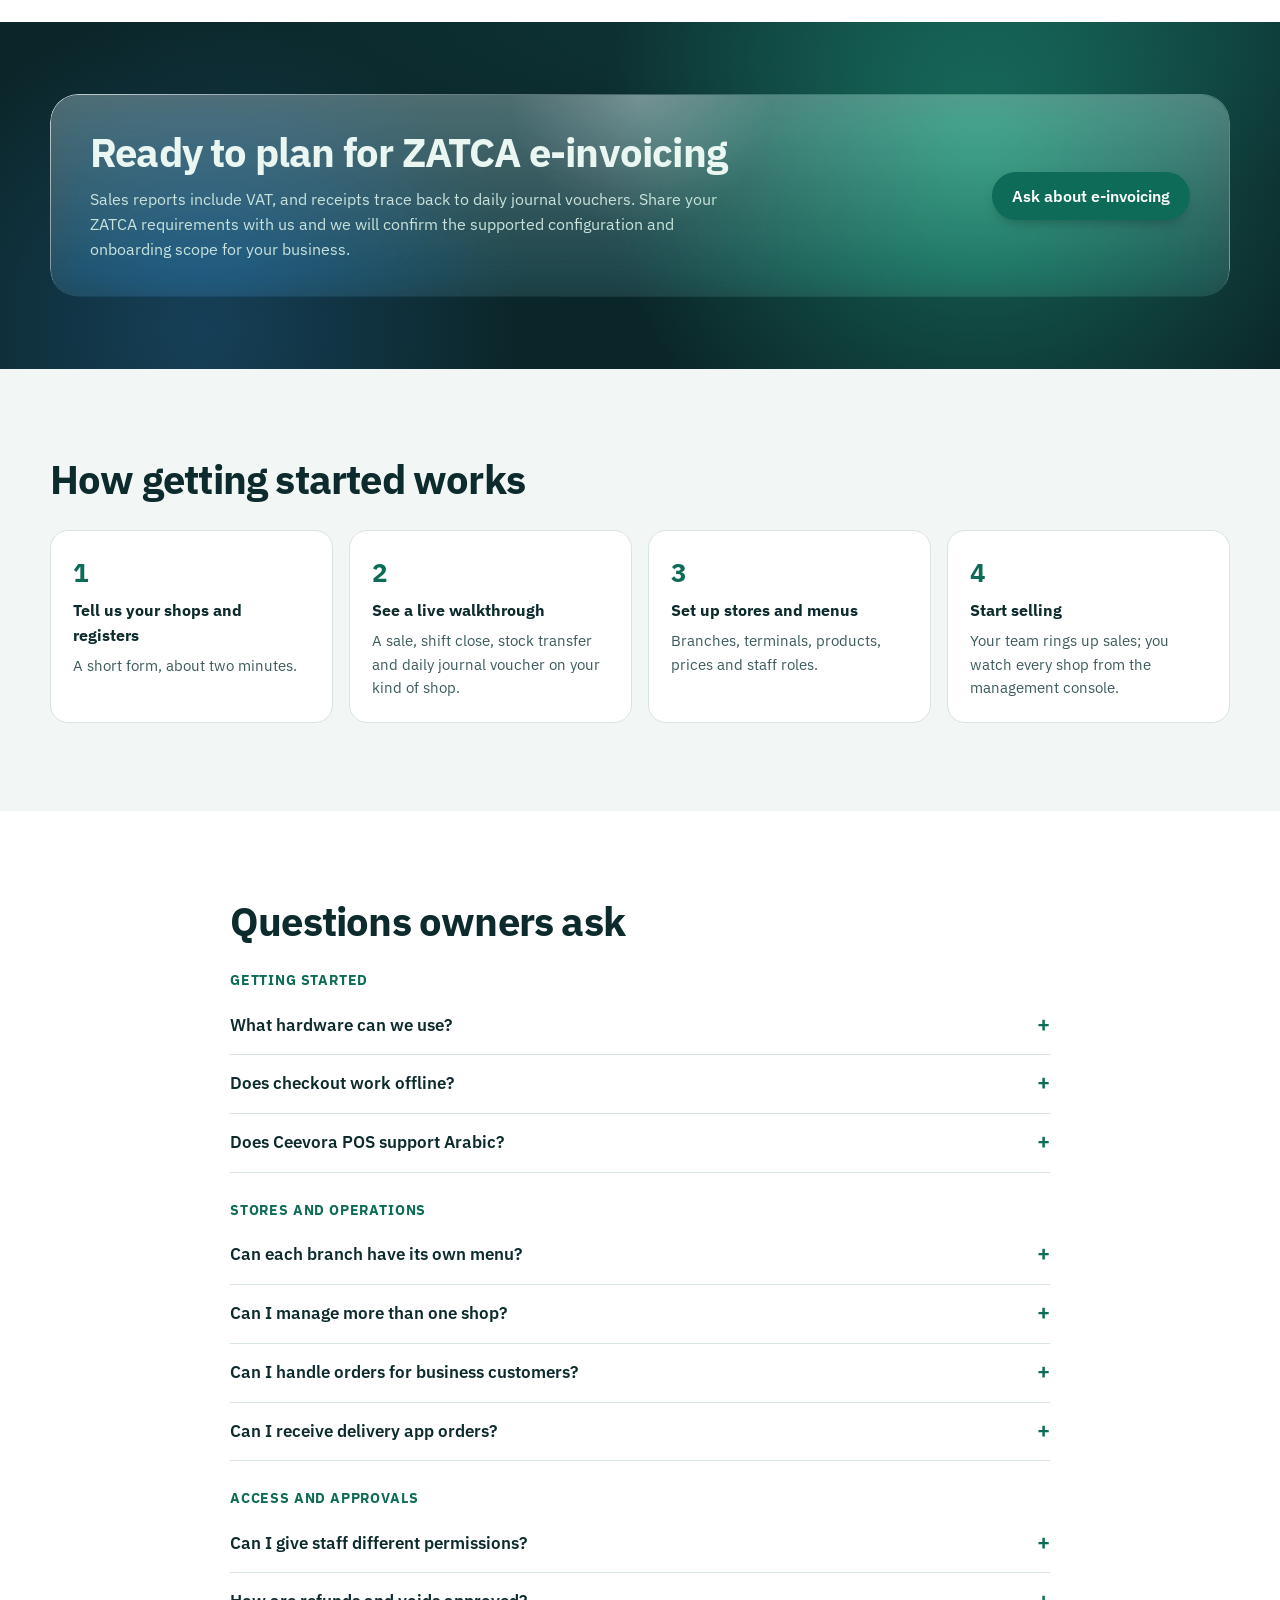
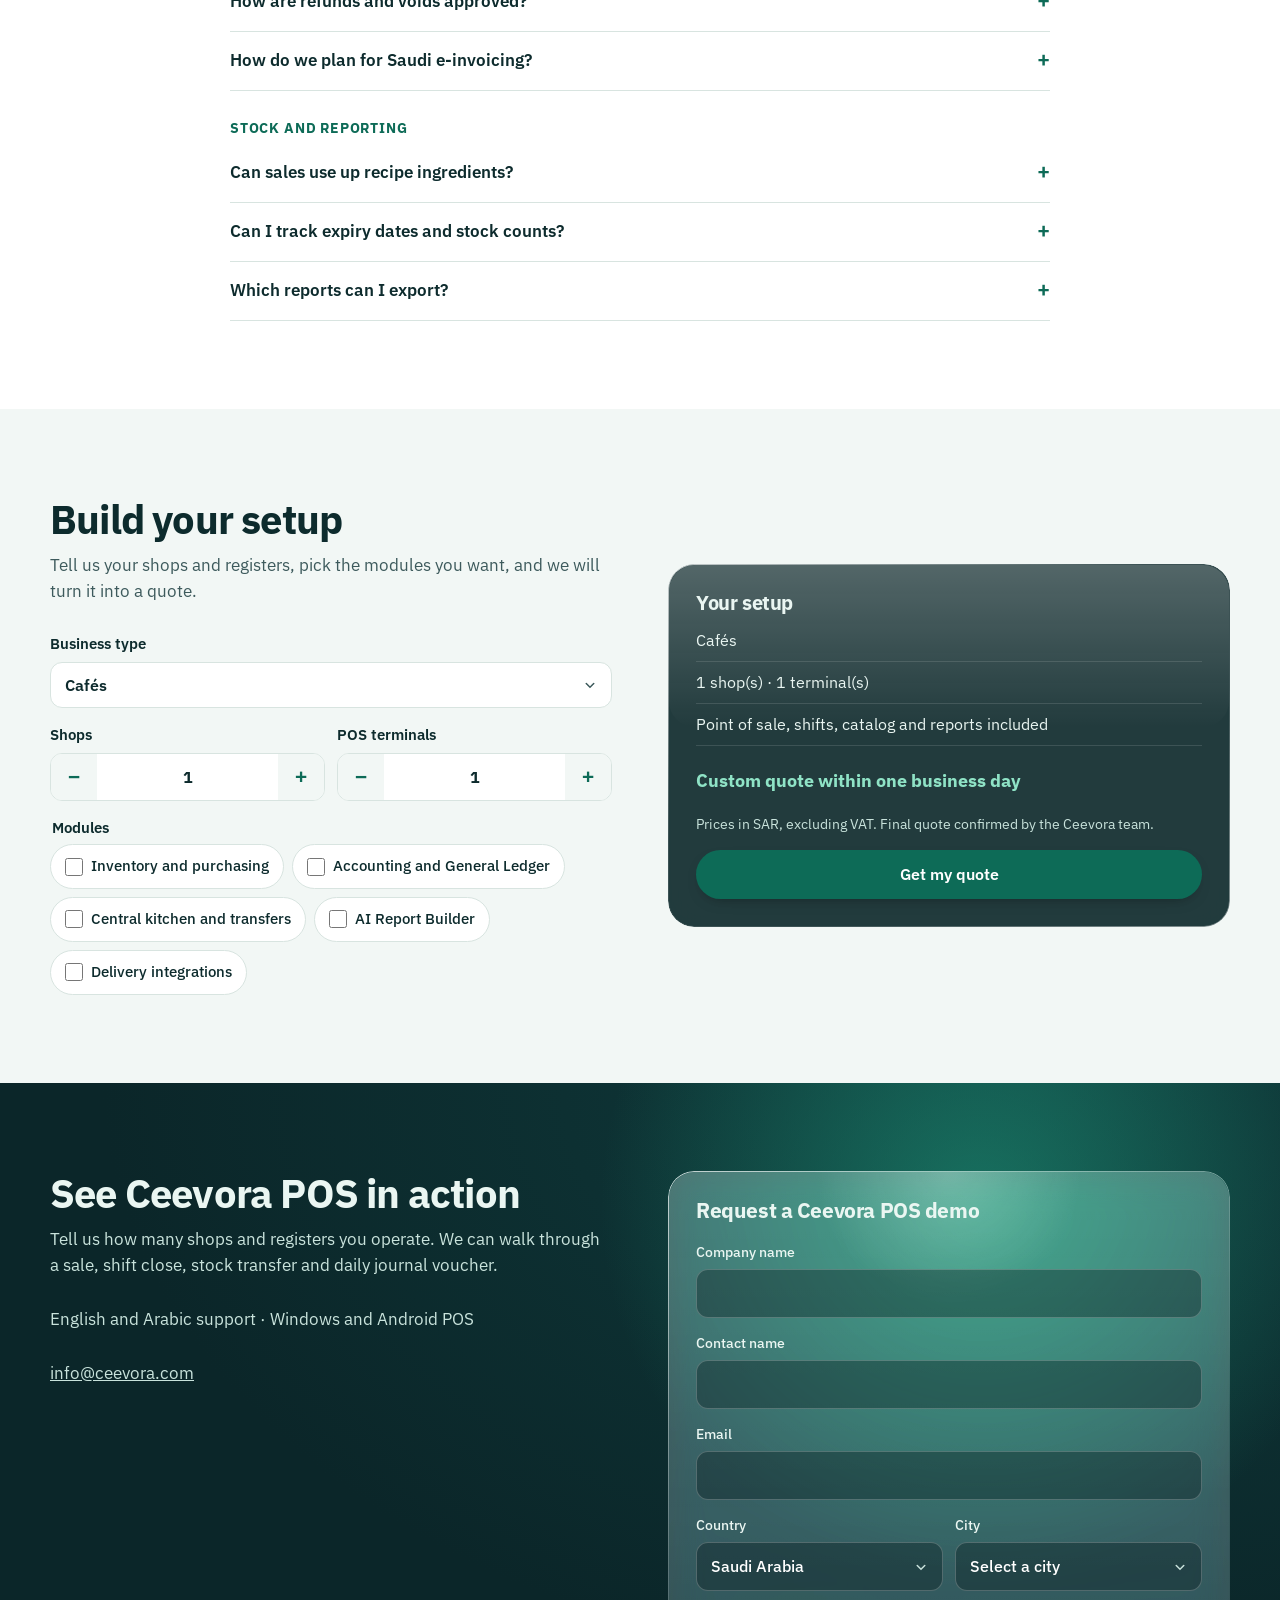
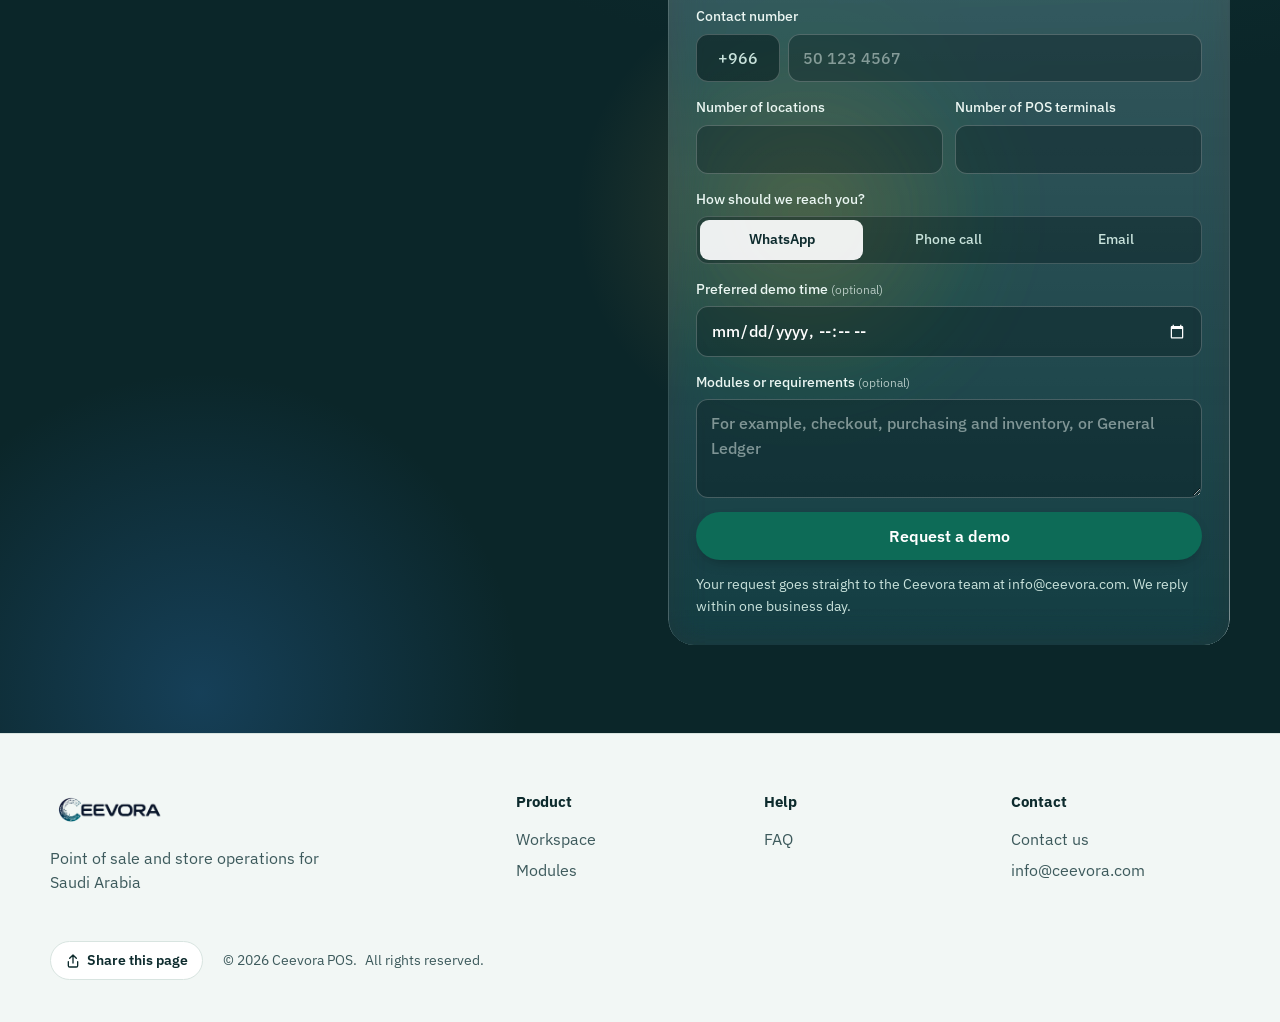
==== commit 1ecb7472: "Compare plans table (config-driven), Arabic video option, preferred contact + time with add-to-calen" ====
--- a/index.html
+++ b/index.html
@@ -19,14 +19,14 @@
 <link rel="alternate" hreflang="en" href="https://notyousha.github.io/ceevora-pos-site/?lang=en">
 <link rel="alternate" hreflang="ar" href="https://notyousha.github.io/ceevora-pos-site/?lang=ar">
 <link rel="alternate" hreflang="x-default" href="https://notyousha.github.io/ceevora-pos-site/">
-<script>(function(){try{var d=document.documentElement,t=localStorage.getItem("theme"),m=localStorage.getItem("motion");if(t==="light"||t==="dark")d.dataset.theme=t;if(m==="reduce")d.dataset.motion="reduce"}catch(e){}})()</script>
+<script>(function(){try{var d=document.documentElement,t=localStorage.getItem("theme");if(t==="light"||t==="dark")d.dataset.theme=t;localStorage.removeItem("motion")}catch(e){}})()</script>
 <meta name="color-scheme" content="light dark">
 <link rel="preconnect" href="https://fonts.googleapis.com">
 <link rel="preconnect" href="https://fonts.gstatic.com" crossorigin>
 <link rel="preload" as="style" href="https://fonts.googleapis.com/css2?family=IBM+Plex+Sans:wght@400;500;600;700&family=IBM+Plex+Sans+Arabic:wght@400;500;600;700&display=swap">
 <link href="https://fonts.googleapis.com/css2?family=IBM+Plex+Sans:wght@400;500;600;700&family=IBM+Plex+Sans+Arabic:wght@400;500;600;700&display=swap" rel="stylesheet" media="print" onload="this.media='all'">
 <link rel="stylesheet" href="style.css">
-<script type="application/ld+json">[{"@context": "https://schema.org", "@type": "SoftwareApplication", "name": "Ceevora POS", "applicationCategory": "BusinessApplication", "operatingSystem": "Windows, Android", "description": "Connect checkout, inventory, reporting and accounting across your shops. Built for cafés, donut shops, bakeries, restaurants and specialty retailers.", "url": "https://notyousha.github.io/ceevora-pos-site/", "image": "https://notyousha.github.io/ceevora-pos-site/assets/og.jpg", "inLanguage": ["en", "ar"], "publisher": {"@type": "Organization", "name": "Ceevora", "email": "info@ceevora.com", "logo": "https://notyousha.github.io/ceevora-pos-site/assets/mark.png"}}, {"@context": "https://schema.org", "@type": "FAQPage", "mainEntity": [{"@type": "Question", "name": "What hardware can we use?", "acceptedAnswer": {"@type": "Answer", "text": "Discuss Windows or Android POS devices with Ceevora. Share your payment terminal, printer, cash drawer or scanner models to confirm compatibility."}}, {"@type": "Question", "name": "Does checkout work offline?", "acceptedAnswer": {"@type": "Answer", "text": "A configured till can record core counter sales locally and sync them when the connection returns. Online refunds, reports, and provider integrations require connectivity."}}, {"@type": "Question", "name": "Does Ceevora POS support Arabic?", "acceptedAnswer": {"@type": "Answer", "text": "Yes. Ceevora POS supports Arabic and English interfaces, including a right-to-left interface and bilingual catalog names."}}, {"@type": "Question", "name": "Can each branch have its own menu?", "acceptedAnswer": {"@type": "Answer", "text": "Yes. Configure menus by shop, track stock by location and compare sales across locations in the management console."}}, {"@type": "Question", "name": "Can I manage more than one shop?", "acceptedAnswer": {"@type": "Answer", "text": "Yes. Organize tills under stores and branches, scope staff access by location, and use branch and store filters in sales reporting."}}, {"@type": "Question", "name": "Can I handle orders for business customers?", "acceptedAnswer": {"@type": "Answer", "text": "The back-office workflow supports customer prices, credit terms, standing orders, and production lists by kitchen."}}, {"@type": "Question", "name": "Can I receive delivery app orders?", "acceptedAnswer": {"@type": "Answer", "text": "The delivery inbox supports enabled providers. Provider activation, store configuration, and POS product mapping are required."}}, {"@type": "Question", "name": "Can I give staff different permissions?", "acceptedAnswer": {"@type": "Answer", "text": "Yes. Staff and administrators can be given role-based permissions and access to assigned locations."}}, {"@type": "Question", "name": "How are refunds and voids approved?", "acceptedAnswer": {"@type": "Answer", "text": "Cashiers can look up a sale and request manager approval. These reversals require an online connection."}}, {"@type": "Question", "name": "How do we plan for Saudi e-invoicing?", "acceptedAnswer": {"@type": "Answer", "text": "Share your ZATCA requirements with Ceevora to confirm the supported configuration and onboarding scope for your business."}}, {"@type": "Question", "name": "Can sales use up recipe ingredients?", "acceptedAnswer": {"@type": "Answer", "text": "Yes. When Inventory is enabled and a product has a recipe, checkout can deduct its ingredient quantities using the configured units."}}, {"@type": "Question", "name": "Can I track expiry dates and stock counts?", "acceptedAnswer": {"@type": "Answer", "text": "Yes. Inventory includes batch and expiry tracking, physical counts, and variance review."}}, {"@type": "Question", "name": "Which reports can I export?", "acceptedAnswer": {"@type": "Answer", "text": "Standard sales reports include daily sales, categories, promotions, and VAT, with CSV or Excel export. Sales Summary has a PDF download."}}]}]</script>
+<script type="application/ld+json">[{"@context": "https://schema.org", "@type": "SoftwareApplication", "name": "Ceevora POS", "applicationCategory": "BusinessApplication", "operatingSystem": "Windows, Android", "description": "Connect checkout, inventory, reporting and accounting across your shops. Built for cafés, donut shops, bakeries, restaurants and specialty retailers.", "url": "https://notyousha.github.io/ceevora-pos-site/", "image": "https://notyousha.github.io/ceevora-pos-site/assets/og.jpg", "inLanguage": ["en", "ar"], "publisher": {"@type": "Organization", "name": "Ceevora", "email": "info@ceevora.com", "logo": "https://notyousha.github.io/ceevora-pos-site/assets/apple-touch-icon.png"}}, {"@context": "https://schema.org", "@type": "FAQPage", "mainEntity": [{"@type": "Question", "name": "What hardware can we use?", "acceptedAnswer": {"@type": "Answer", "text": "Discuss Windows or Android POS devices with Ceevora. Share your payment terminal, printer, cash drawer or scanner models to confirm compatibility."}}, {"@type": "Question", "name": "Does checkout work offline?", "acceptedAnswer": {"@type": "Answer", "text": "A configured till can record core counter sales locally and sync them when the connection returns. Online refunds, reports, and provider integrations require connectivity."}}, {"@type": "Question", "name": "Does Ceevora POS support Arabic?", "acceptedAnswer": {"@type": "Answer", "text": "Yes. Ceevora POS supports Arabic and English interfaces, including a right-to-left interface and bilingual catalog names."}}, {"@type": "Question", "name": "Can each branch have its own menu?", "acceptedAnswer": {"@type": "Answer", "text": "Yes. Configure menus by shop, track stock by location and compare sales across locations in the management console."}}, {"@type": "Question", "name": "Can I manage more than one shop?", "acceptedAnswer": {"@type": "Answer", "text": "Yes. Organize tills under stores and branches, scope staff access by location, and use branch and store filters in sales reporting."}}, {"@type": "Question", "name": "Can I handle orders for business customers?", "acceptedAnswer": {"@type": "Answer", "text": "The back-office workflow supports customer prices, credit terms, standing orders, and production lists by kitchen."}}, {"@type": "Question", "name": "Can I receive delivery app orders?", "acceptedAnswer": {"@type": "Answer", "text": "The delivery inbox supports enabled providers. Provider activation, store configuration, and POS product mapping are required."}}, {"@type": "Question", "name": "Can I give staff different permissions?", "acceptedAnswer": {"@type": "Answer", "text": "Yes. Staff and administrators can be given role-based permissions and access to assigned locations."}}, {"@type": "Question", "name": "How are refunds and voids approved?", "acceptedAnswer": {"@type": "Answer", "text": "Cashiers can look up a sale and request manager approval. These reversals require an online connection."}}, {"@type": "Question", "name": "How do we plan for Saudi e-invoicing?", "acceptedAnswer": {"@type": "Answer", "text": "Share your ZATCA requirements with Ceevora to confirm the supported configuration and onboarding scope for your business."}}, {"@type": "Question", "name": "Can sales use up recipe ingredients?", "acceptedAnswer": {"@type": "Answer", "text": "Yes. When Inventory is enabled and a product has a recipe, checkout can deduct its ingredient quantities using the configured units."}}, {"@type": "Question", "name": "Can I track expiry dates and stock counts?", "acceptedAnswer": {"@type": "Answer", "text": "Yes. Inventory includes batch and expiry tracking, physical counts, and variance review."}}, {"@type": "Question", "name": "Which reports can I export?", "acceptedAnswer": {"@type": "Answer", "text": "Standard sales reports include daily sales, categories, promotions, and VAT, with CSV or Excel export. Sales Summary has a PDF download."}}]}]</script>
 <script defer src="config.js"></script>
 <script defer src="strings.js"></script>
 <script defer src="app.js"></script>
@@ -53,8 +53,6 @@
 <div class="settings lg" id="settings" hidden role="dialog" aria-modal="false" data-t-label="settings" aria-label="Settings">
   <div class="set-row"><span class="set-label" data-t="appearance">Appearance</span>
     <div class="choice" role="radiogroup" data-pref="theme"><button type="button" role="radio" data-v="system" data-t="th_system">System</button><button type="button" role="radio" data-v="light" data-t="th_light">Light</button><button type="button" role="radio" data-v="dark" data-t="th_dark">Dark</button></div></div>
-  <div class="set-row"><span class="set-label" data-t="motion">Motion</span>
-    <div class="choice" role="radiogroup" data-pref="motion"><button type="button" role="radio" data-v="system" data-t="mo_system">System</button><button type="button" role="radio" data-v="reduce" data-t="mo_reduce">Reduced</button></div></div>
   <div class="set-row"><span class="set-label" data-t="language">Language</span>
     <div class="choice" role="radiogroup" data-pref="lang"><button type="button" role="radio" data-v="en" lang="en">English</button><button type="button" role="radio" data-v="ar" lang="ar">العربية</button></div></div>
 </div>
@@ -208,6 +206,14 @@
   </div>
 </section>
 
+<section class="sec" id="plans" hidden>
+  <div class="wrap">
+    <h2 data-t="plans_title">Compare plans</h2>
+    <p class="intro" data-t="plans_intro">Every plan includes checkout, shifts, catalog and sales reports. Prices per shop, in SAR, excluding VAT.</p>
+    <div class="plans-scroll"><table class="plans" id="plansTable"></table></div>
+  </div>
+</section>
+
 <section class="sec light" id="quote">
   <div class="wrap two quote-grid">
     <div>
@@ -265,6 +271,14 @@
         <label><span data-t="field_locations">Number of locations</span><input name="locations" type="number" min="1" inputmode="numeric" required></label>
         <label><span data-t="field_terminals">Number of POS terminals</span><input name="terminals" type="number" min="1" inputmode="numeric" required></label>
       </div>
+      <fieldset class="pc"><legend data-t="pref_contact">How should we reach you?</legend>
+        <div class="pc-opts">
+          <label><input type="radio" name="contactBy" value="WhatsApp" checked><span data-t="pc_whatsapp">WhatsApp</span></label>
+          <label><input type="radio" name="contactBy" value="Phone call"><span data-t="pc_call">Phone call</span></label>
+          <label><input type="radio" name="contactBy" value="Email"><span data-t="pc_email">Email</span></label>
+        </div>
+      </fieldset>
+      <label><span><span data-t="pref_time">Preferred demo time</span> <small data-t="optional">(optional)</small></span><input name="when" type="datetime-local" step="900"></label>
       <label><span><span data-t="notes">Modules or requirements</span> <small data-t="optional">(optional)</small></span><textarea name="notes" rows="3" data-t-ph="notesPlaceholder"></textarea></label>
       <input type="text" name="_honey" class="hp" tabindex="-1" autocomplete="off" aria-hidden="true">
       <p class="err" id="formErr" role="alert"></p>
@@ -275,6 +289,10 @@
       <svg viewBox="0 0 24 24" width="44" height="44" aria-hidden="true"><circle cx="12" cy="12" r="11" fill="#0d6b57"/><path d="M6.5 12.5l3.5 3.5 7.5-8" fill="none" stroke="#fff" stroke-width="2.4" stroke-linecap="round" stroke-linejoin="round"/></svg>
       <h3 data-t="sent_title">Thank you. Your demo request was sent.</h3>
       <p data-t="sent_body">The Ceevora team will contact you soon to arrange a time.</p>
+      <div class="cal" id="calBox" hidden>
+        <p class="fine" data-t="cal_note">The Ceevora team will confirm this time with you.</p>
+        <div class="cal-btns"><a class="btn btn-solid" id="calGoogle" target="_blank" rel="noopener"><span data-t="cal_google">Google Calendar</span></a><a class="btn btn-ghost" id="calIcs" download="ceevora-demo.ics"><span data-t="cal_ics">Apple / Outlook (.ics)</span></a></div>
+      </div>
     </div>
   </div>
 </section>
@@ -287,7 +305,7 @@
     <div><h4 data-t="help">Help</h4><a href="#faq" data-t="faq">FAQ</a></div>
     <div><h4 data-t="contactHeading">Contact</h4><a href="#contact" data-t="contact">Contact us</a><a href="mailto:info@ceevora.com">info@ceevora.com</a></div>
   </div>
-  <p class="wrap copy">© 2026 Ceevora POS. <span data-t="rights">All rights reserved.</span></p>
+  <p class="wrap copy"><button class="share" id="shareBtn" type="button"><svg viewBox="0 0 24 24" width="16" height="16" aria-hidden="true"><path d="M12 3v12M7 8l5-5 5 5M5 13v6a2 2 0 0 0 2 2h10a2 2 0 0 0 2-2v-6" fill="none" stroke="currentColor" stroke-width="2" stroke-linecap="round" stroke-linejoin="round"/></svg><span data-t="share">Share this page</span></button> © 2026 Ceevora POS. <span data-t="rights">All rights reserved.</span></p>
 </footer>
 
 <a class="mcta lg" id="mcta" href="#contact"><span data-t="nav_contact">Book a demo</span></a>
--- a/style.css
+++ b/style.css
@@ -576,3 +576,49 @@
 @media (max-width: 380px) { .gear { width: 40px; height: 40px; } .burger { width: 40px; height: 40px; } }
 .seg-lens { background: var(--thumb); }
 .seg button[aria-selected="true"] { color: var(--ink); }
+
+/* ---------- compare plans ---------- */
+.sr { position: absolute; width: 1px; height: 1px; overflow: hidden; clip: rect(0 0 0 0); white-space: nowrap; }
+.plans-scroll { overflow-x: auto; margin-inline: -16px; padding-inline: 16px; scrollbar-width: thin; }
+.plans { width: 100%; min-width: 640px; border-collapse: separate; border-spacing: 0; font-size: .95rem; }
+.plans th, .plans td { padding: 14px 16px; text-align: center; border-bottom: 1px solid var(--line); }
+.plans tbody th { text-align: start; font-weight: 500; color: var(--ink); }
+.plans thead th { vertical-align: bottom; padding-top: 30px; position: relative; }
+.plans .pname { display: block; font-size: 1.1rem; font-weight: 700; }
+.plans .pprice { display: block; font-size: 1.7rem; font-weight: 700; margin-top: 6px; font-variant-numeric: tabular-nums; color: var(--ink); }
+.plans .pper, .plans .psetup { display: block; font-size: .8rem; font-weight: 400; color: var(--ink-2); }
+.plans .pop { background: color-mix(in srgb, var(--accent-ink) 8%, transparent); }
+.plans thead .pop { border-radius: 18px 18px 0 0; }
+.plans tfoot .pop { border-radius: 0 0 18px 18px; }
+.plans tfoot td { border-bottom: 0; padding-top: 18px; padding-bottom: 20px; }
+.pop-tag { position: absolute; top: 8px; inset-inline: 0; margin-inline: auto; width: max-content; font-size: .72rem; font-weight: 700; padding: 3px 10px; border-radius: 999px; background: var(--brand); color: #fff; }
+.plans td svg { color: var(--accent-ink); vertical-align: middle; }
+.plans .dash { color: var(--ink-2); opacity: .5; }
+.btn-line { box-shadow: inset 0 0 0 1.5px var(--accent-ink); color: var(--accent-ink); background: transparent; }
+
+/* ---------- preferred contact (segmented, iOS-like) ---------- */
+.pc { border: 0; padding: 0; margin: 0; display: grid; gap: 6px; font-size: .9rem; font-weight: 500; }
+.pc legend { padding: 0; margin-bottom: 6px; }
+.pc-opts { display: grid; grid-template-columns: repeat(3, 1fr); gap: 4px; padding: 3px; border-radius: 12px; background: rgba(3,22,24,.35); border: 1px solid rgba(255,255,255,.18); }
+.pc-opts label { position: relative; display: block; cursor: pointer; }
+.pc-opts input { position: absolute; opacity: 0; inset: 0; margin: 0; cursor: pointer; }
+.pc-opts span { display: grid; place-items: center; min-height: 40px; padding: 6px; border-radius: 9px; text-align: center; font-size: .88rem; transition: background-color .2s ease, color .2s ease; color: #c9e3dc; }
+.pc-opts input:checked + span { background: rgba(255,255,255,.92); color: #0d2b2d; font-weight: 600; }
+.pc-opts input:focus-visible + span { outline: 2px solid var(--mint); outline-offset: 1px; }
+.form input[type="datetime-local"] { color-scheme: dark; }
+
+/* ---------- calendar + share ---------- */
+.cal { display: grid; gap: 12px; justify-items: center; margin-top: 6px; }
+.cal-btns { display: flex; flex-wrap: wrap; gap: 8px; justify-content: center; }
+.share { font: inherit; font-size: .85rem; font-weight: 600; display: inline-flex; align-items: center; gap: 6px; padding: 8px 14px; min-height: 36px; border-radius: 999px; border: 1px solid var(--line); background: var(--card); color: var(--ink); cursor: pointer; margin-inline-end: 12px; }
+.share:hover { border-color: var(--accent-ink); color: var(--accent-ink); }
+.copy { display: flex; flex-wrap: wrap; align-items: center; gap: 8px; }
+/* the hidden screen-reader labels must stay inside the scrolling table, not stretch the page */
+.plans-scroll { position: relative; }
+.plans td { position: relative; }
+@media (max-width: 720px) {
+  .plans { min-width: 560px; font-size: .9rem; }
+  .plans tbody th, .plans thead th:first-child, .plans tfoot td:first-child { position: sticky; inset-inline-start: 0; z-index: 1; min-width: 150px; background: var(--paper); box-shadow: 1px 0 0 var(--line); }
+  [dir="rtl"] .plans tbody th { box-shadow: -1px 0 0 var(--line); }
+  .plans th, .plans td { padding: 12px 10px; }
+}
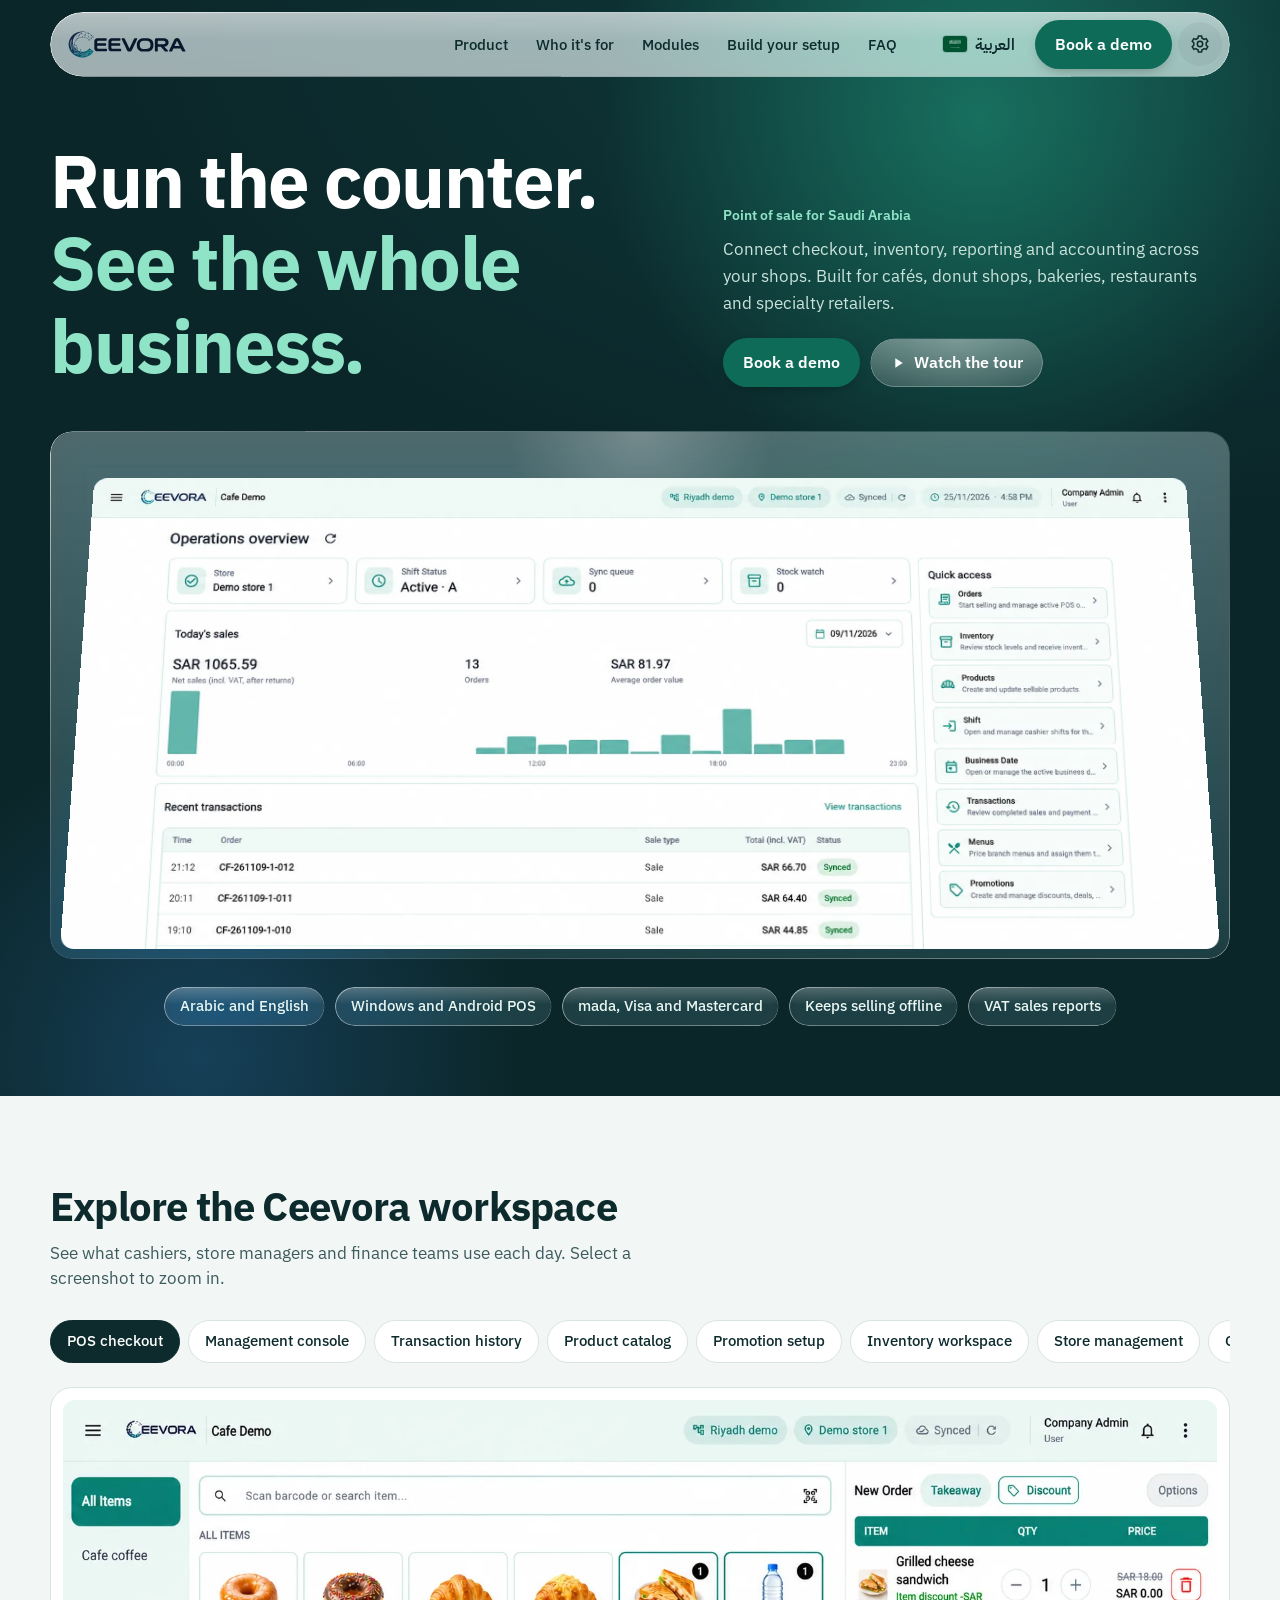
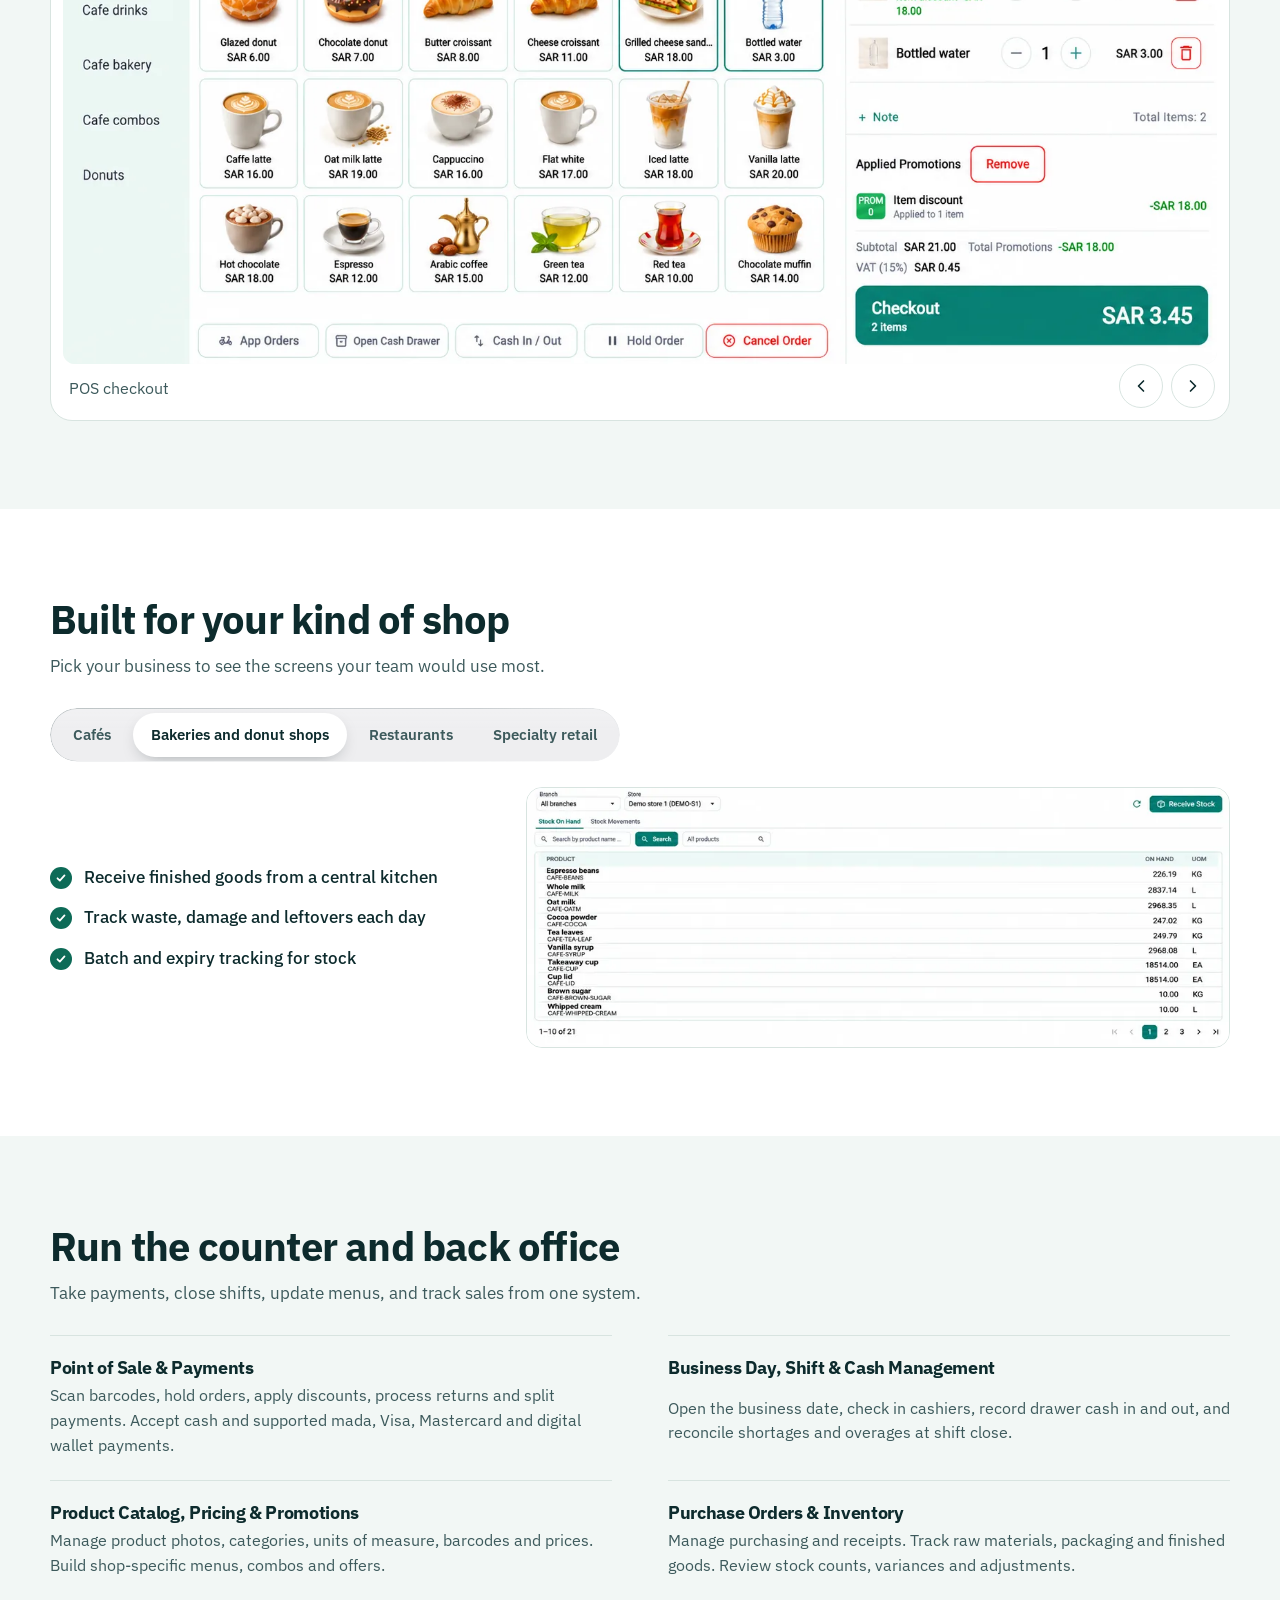
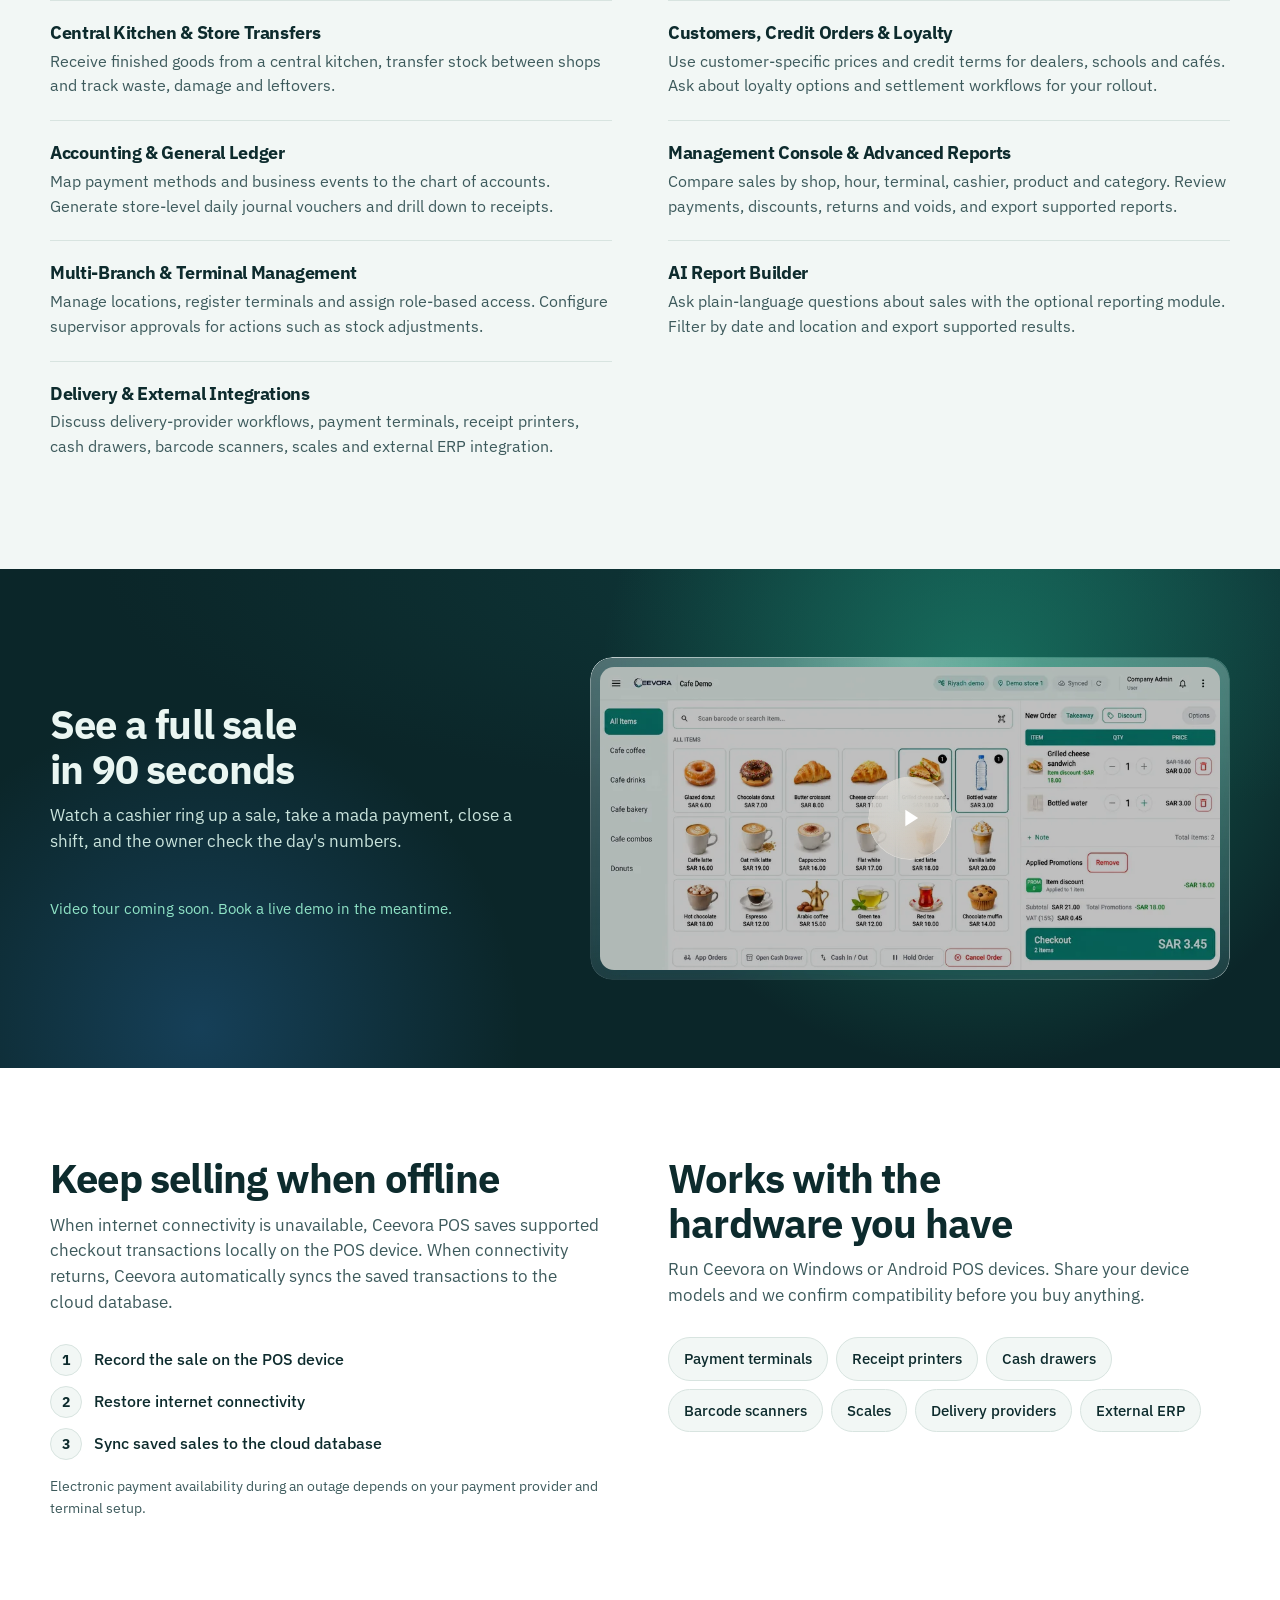
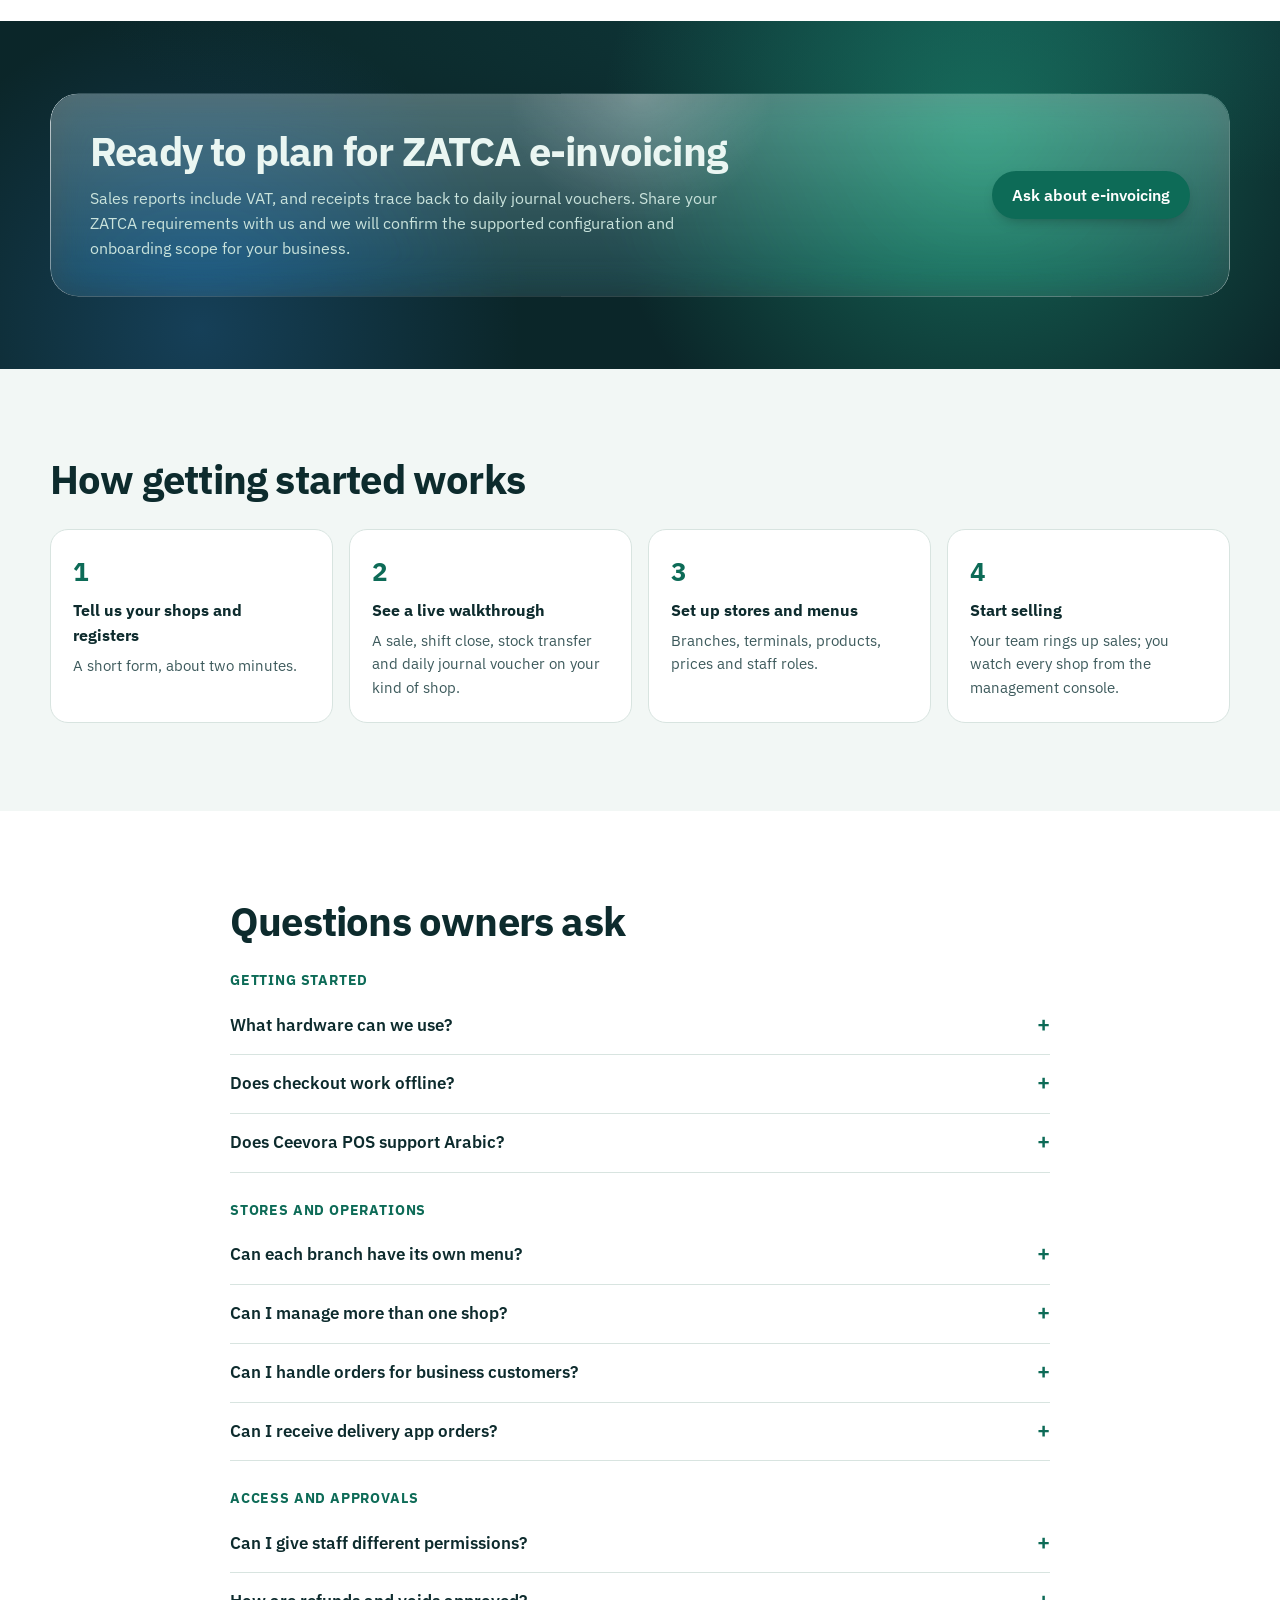
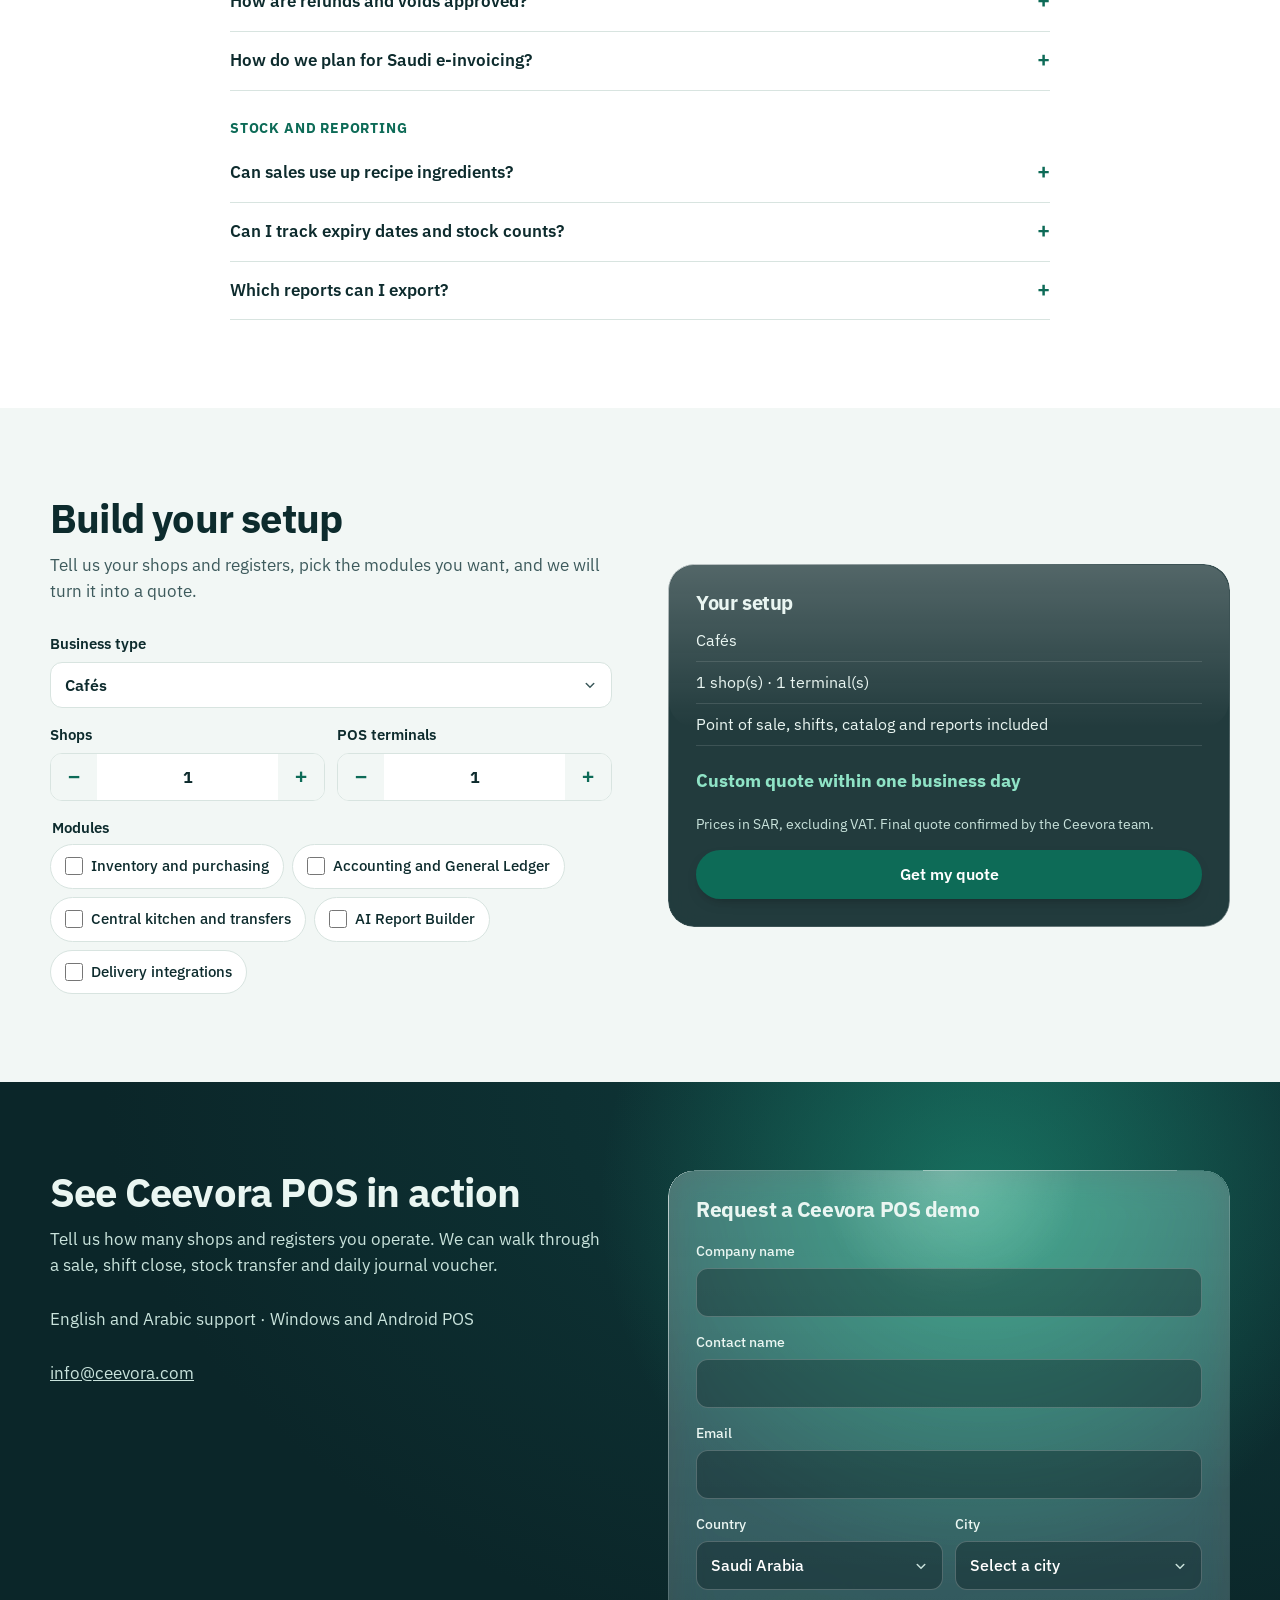
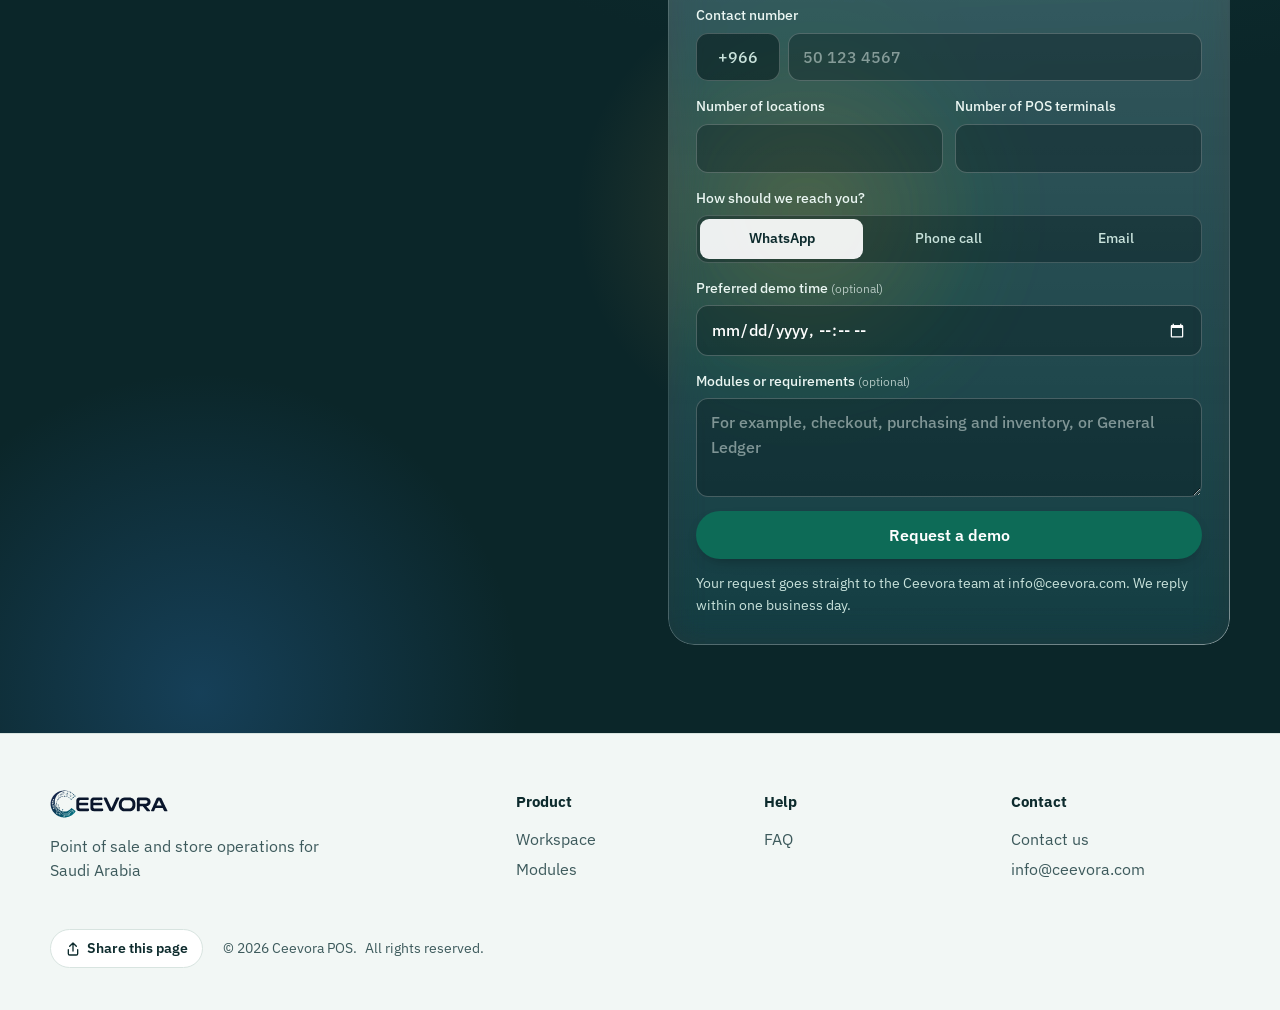
==== commit 41b87b02: "Vector (8K-sharp) Ceevora logo, clear C tab icon, SEO pass - Logo traced to SVG from the source mark" ====
--- a/index.html
+++ b/index.html
@@ -3,20 +3,25 @@
 <head>
 <meta charset="utf-8">
 <meta name="viewport" content="width=device-width, initial-scale=1, viewport-fit=cover">
-<title>Ceevora POS | Point of Sale for Saudi Arabia</title>
-<meta name="description" content="Point of sale for Saudi cafés, bakeries, restaurants and retailers. Checkout, inventory, reporting and accounting across your shops, in Arabic and English.">
-<meta property="og:title" content="Ceevora POS | Point of Sale for Saudi Arabia">
-<meta property="og:description" content="Run the counter. See the whole business.">
+<title>Ceevora POS | Cloud POS System for Saudi Cafés &amp; Restaurants</title>
+<meta name="description" content="Cloud point of sale for cafés, bakeries, restaurants and retail in Saudi Arabia. Fast checkout, promotions, offline sales, inventory and reports in Arabic and English. Book a demo.">
+<meta property="og:title" content="Ceevora POS | Cloud POS System for Saudi Cafés &amp; Restaurants">
+<meta property="og:description" content="Cloud point of sale for cafés, bakeries, restaurants and retail in Saudi Arabia. Fast checkout, promotions, offline sales, inventory and reports in Arabic and English. Book a demo.">
 <meta property="og:image" content="https://notyousha.github.io/ceevora-pos-site/assets/og.jpg">
 <meta property="og:image:width" content="1200"><meta property="og:image:height" content="630">
 <meta property="og:type" content="website"><meta property="og:url" content="https://notyousha.github.io/ceevora-pos-site/">
-<meta name="twitter:card" content="summary_large_image">
+<meta property="og:site_name" content="Ceevora POS"><meta property="og:locale" content="en_US"><meta property="og:locale:alternate" content="ar_SA">
+<meta property="og:image:alt" content="Ceevora POS cashier screen and management dashboard">
+<meta name="twitter:card" content="summary_large_image"><meta name="twitter:title" content="Ceevora POS | Cloud POS System for Saudi Cafés &amp; Restaurants"><meta name="twitter:description" content="Cloud point of sale for cafés, bakeries, restaurants and retail in Saudi Arabia. Fast checkout, promotions, offline sales, inventory and reports in Arabic and English. Book a demo."><meta name="twitter:image" content="https://notyousha.github.io/ceevora-pos-site/assets/og.jpg">
+<meta name="robots" content="index, follow, max-image-preview:large">
 <meta name="theme-color" content="#0b2629">
 <link rel="canonical" href="https://notyousha.github.io/ceevora-pos-site/">
 <link rel="preload" as="image" href="assets/cevora-dashboard.webp" imagesrcset="assets/cevora-dashboard-960.webp 960w, assets/cevora-dashboard.webp 1896w" imagesizes="(max-width: 1212px) 100vw, 1180px" fetchpriority="high">
-<link rel="icon" href="assets/favicon.png" type="image/png">
+<link rel="icon" href="favicon.ico" sizes="48x48">
+<link rel="icon" href="assets/favicon.svg" type="image/svg+xml">
+<link rel="manifest" href="site.webmanifest">
 <link rel="apple-touch-icon" href="assets/apple-touch-icon.png">
-<link rel="alternate" hreflang="en" href="https://notyousha.github.io/ceevora-pos-site/?lang=en">
+<link rel="alternate" hreflang="en" href="https://notyousha.github.io/ceevora-pos-site/">
 <link rel="alternate" hreflang="ar" href="https://notyousha.github.io/ceevora-pos-site/?lang=ar">
 <link rel="alternate" hreflang="x-default" href="https://notyousha.github.io/ceevora-pos-site/">
 <script>(function(){try{var d=document.documentElement,t=localStorage.getItem("theme");if(t==="light"||t==="dark")d.dataset.theme=t;localStorage.removeItem("motion")}catch(e){}})()</script>
@@ -26,7 +31,7 @@
 <link rel="preload" as="style" href="https://fonts.googleapis.com/css2?family=IBM+Plex+Sans:wght@400;500;600;700&family=IBM+Plex+Sans+Arabic:wght@400;500;600;700&display=swap">
 <link href="https://fonts.googleapis.com/css2?family=IBM+Plex+Sans:wght@400;500;600;700&family=IBM+Plex+Sans+Arabic:wght@400;500;600;700&display=swap" rel="stylesheet" media="print" onload="this.media='all'">
 <link rel="stylesheet" href="style.css">
-<script type="application/ld+json">[{"@context": "https://schema.org", "@type": "SoftwareApplication", "name": "Ceevora POS", "applicationCategory": "BusinessApplication", "operatingSystem": "Windows, Android", "description": "Connect checkout, inventory, reporting and accounting across your shops. Built for cafés, donut shops, bakeries, restaurants and specialty retailers.", "url": "https://notyousha.github.io/ceevora-pos-site/", "image": "https://notyousha.github.io/ceevora-pos-site/assets/og.jpg", "inLanguage": ["en", "ar"], "publisher": {"@type": "Organization", "name": "Ceevora", "email": "info@ceevora.com", "logo": "https://notyousha.github.io/ceevora-pos-site/assets/apple-touch-icon.png"}}, {"@context": "https://schema.org", "@type": "FAQPage", "mainEntity": [{"@type": "Question", "name": "What hardware can we use?", "acceptedAnswer": {"@type": "Answer", "text": "Discuss Windows or Android POS devices with Ceevora. Share your payment terminal, printer, cash drawer or scanner models to confirm compatibility."}}, {"@type": "Question", "name": "Does checkout work offline?", "acceptedAnswer": {"@type": "Answer", "text": "A configured till can record core counter sales locally and sync them when the connection returns. Online refunds, reports, and provider integrations require connectivity."}}, {"@type": "Question", "name": "Does Ceevora POS support Arabic?", "acceptedAnswer": {"@type": "Answer", "text": "Yes. Ceevora POS supports Arabic and English interfaces, including a right-to-left interface and bilingual catalog names."}}, {"@type": "Question", "name": "Can each branch have its own menu?", "acceptedAnswer": {"@type": "Answer", "text": "Yes. Configure menus by shop, track stock by location and compare sales across locations in the management console."}}, {"@type": "Question", "name": "Can I manage more than one shop?", "acceptedAnswer": {"@type": "Answer", "text": "Yes. Organize tills under stores and branches, scope staff access by location, and use branch and store filters in sales reporting."}}, {"@type": "Question", "name": "Can I handle orders for business customers?", "acceptedAnswer": {"@type": "Answer", "text": "The back-office workflow supports customer prices, credit terms, standing orders, and production lists by kitchen."}}, {"@type": "Question", "name": "Can I receive delivery app orders?", "acceptedAnswer": {"@type": "Answer", "text": "The delivery inbox supports enabled providers. Provider activation, store configuration, and POS product mapping are required."}}, {"@type": "Question", "name": "Can I give staff different permissions?", "acceptedAnswer": {"@type": "Answer", "text": "Yes. Staff and administrators can be given role-based permissions and access to assigned locations."}}, {"@type": "Question", "name": "How are refunds and voids approved?", "acceptedAnswer": {"@type": "Answer", "text": "Cashiers can look up a sale and request manager approval. These reversals require an online connection."}}, {"@type": "Question", "name": "How do we plan for Saudi e-invoicing?", "acceptedAnswer": {"@type": "Answer", "text": "Share your ZATCA requirements with Ceevora to confirm the supported configuration and onboarding scope for your business."}}, {"@type": "Question", "name": "Can sales use up recipe ingredients?", "acceptedAnswer": {"@type": "Answer", "text": "Yes. When Inventory is enabled and a product has a recipe, checkout can deduct its ingredient quantities using the configured units."}}, {"@type": "Question", "name": "Can I track expiry dates and stock counts?", "acceptedAnswer": {"@type": "Answer", "text": "Yes. Inventory includes batch and expiry tracking, physical counts, and variance review."}}, {"@type": "Question", "name": "Which reports can I export?", "acceptedAnswer": {"@type": "Answer", "text": "Standard sales reports include daily sales, categories, promotions, and VAT, with CSV or Excel export. Sales Summary has a PDF download."}}]}]</script>
+<script type="application/ld+json">[{"@context": "https://schema.org", "@type": "Organization", "@id": "https://notyousha.github.io/ceevora-pos-site/#org", "name": "Ceevora", "url": "https://notyousha.github.io/ceevora-pos-site/", "email": "info@ceevora.com", "logo": "https://notyousha.github.io/ceevora-pos-site/assets/icon-512.png"}, {"@context": "https://schema.org", "@type": "WebSite", "name": "Ceevora POS", "url": "https://notyousha.github.io/ceevora-pos-site/", "inLanguage": ["en", "ar"], "publisher": {"@id": "https://notyousha.github.io/ceevora-pos-site/#org"}}, {"@context": "https://schema.org", "@type": "SoftwareApplication", "name": "Ceevora POS", "applicationCategory": "BusinessApplication", "operatingSystem": "Windows, Android", "description": "Cloud point of sale for cafés, bakeries, restaurants and retail in Saudi Arabia. Fast checkout, promotions, offline sales, inventory and reports in Arabic and English. Book a demo.", "url": "https://notyousha.github.io/ceevora-pos-site/", "image": "https://notyousha.github.io/ceevora-pos-site/assets/og.jpg", "inLanguage": ["en", "ar"], "publisher": {"@id": "https://notyousha.github.io/ceevora-pos-site/#org"}, "areaServed": [{"@type": "Country", "name": "Saudi Arabia"}, "Middle East"], "screenshot": ["https://notyousha.github.io/ceevora-pos-site/assets/cevora-terminal.webp", "https://notyousha.github.io/ceevora-pos-site/assets/cevora-dashboard.webp", "https://notyousha.github.io/ceevora-pos-site/assets/cevora-products.webp", "https://notyousha.github.io/ceevora-pos-site/assets/cevora-stock.webp", "https://notyousha.github.io/ceevora-pos-site/assets/cevora-promotions.webp", "https://notyousha.github.io/ceevora-pos-site/assets/cevora-transaction_history.webp"], "featureList": ["Touch cashier screen with barcode scanning", "Promotions and discounts", "Cash, card and split payments", "Offline sales with automatic sync", "Product and price management", "Stock levels across shops", "Transaction history", "Sales dashboard", "Arabic and English interface"]}, {"@context": "https://schema.org", "@type": "FAQPage", "mainEntity": [{"@type": "Question", "name": "What hardware can we use?", "acceptedAnswer": {"@type": "Answer", "text": "Discuss Windows or Android POS devices with Ceevora. Share your payment terminal, printer, cash drawer or scanner models to confirm compatibility."}}, {"@type": "Question", "name": "Does checkout work offline?", "acceptedAnswer": {"@type": "Answer", "text": "A configured till can record core counter sales locally and sync them when the connection returns. Online refunds, reports, and provider integrations require connectivity."}}, {"@type": "Question", "name": "Does Ceevora POS support Arabic?", "acceptedAnswer": {"@type": "Answer", "text": "Yes. Ceevora POS supports Arabic and English interfaces, including a right-to-left interface and bilingual catalog names."}}, {"@type": "Question", "name": "Can each branch have its own menu?", "acceptedAnswer": {"@type": "Answer", "text": "Yes. Configure menus by shop, track stock by location and compare sales across locations in the management console."}}, {"@type": "Question", "name": "Can I manage more than one shop?", "acceptedAnswer": {"@type": "Answer", "text": "Yes. Organize tills under stores and branches, scope staff access by location, and use branch and store filters in sales reporting."}}, {"@type": "Question", "name": "Can I handle orders for business customers?", "acceptedAnswer": {"@type": "Answer", "text": "The back-office workflow supports customer prices, credit terms, standing orders, and production lists by kitchen."}}, {"@type": "Question", "name": "Can I receive delivery app orders?", "acceptedAnswer": {"@type": "Answer", "text": "The delivery inbox supports enabled providers. Provider activation, store configuration, and POS product mapping are required."}}, {"@type": "Question", "name": "Can I give staff different permissions?", "acceptedAnswer": {"@type": "Answer", "text": "Yes. Staff and administrators can be given role-based permissions and access to assigned locations."}}, {"@type": "Question", "name": "How are refunds and voids approved?", "acceptedAnswer": {"@type": "Answer", "text": "Cashiers can look up a sale and request manager approval. These reversals require an online connection."}}, {"@type": "Question", "name": "How do we plan for Saudi e-invoicing?", "acceptedAnswer": {"@type": "Answer", "text": "Share your ZATCA requirements with Ceevora to confirm the supported configuration and onboarding scope for your business."}}, {"@type": "Question", "name": "Can sales use up recipe ingredients?", "acceptedAnswer": {"@type": "Answer", "text": "Yes. When Inventory is enabled and a product has a recipe, checkout can deduct its ingredient quantities using the configured units."}}, {"@type": "Question", "name": "Can I track expiry dates and stock counts?", "acceptedAnswer": {"@type": "Answer", "text": "Yes. Inventory includes batch and expiry tracking, physical counts, and variance review."}}, {"@type": "Question", "name": "Which reports can I export?", "acceptedAnswer": {"@type": "Answer", "text": "Standard sales reports include daily sales, categories, promotions, and VAT, with CSV or Excel export. Sales Summary has a PDF download."}}]}]</script>
 <script defer src="config.js"></script>
 <script defer src="strings.js"></script>
 <script defer src="app.js"></script>
@@ -35,7 +40,7 @@
 <a class="skip" href="#main" data-t="skip">Skip to content</a>
 
 <header class="nav lg lg-bar" id="top">
-  <a href="#top" class="brand" aria-label="Ceevora POS home"><img class="logo-l" src="assets/mark.webp" alt="Ceevora" width="130" height="43"><img class="logo-d" src="assets/mark-dark.webp" alt="" width="130" height="43"></a>
+  <a href="#top" class="brand" aria-label="Ceevora POS home"><img class="logo-l" src="assets/logo.svg" alt="Ceevora" width="130" height="30"><img class="logo-d" src="assets/logo-dark.svg" alt="" width="130" height="30"></a>
   <nav class="nav-links" aria-label="Main">
     <a href="#workspace" data-t="product">Product</a>
     <a href="#types" data-t="nav_types">Who it's for</a>
@@ -300,7 +305,7 @@
 
 <footer class="foot">
   <div class="wrap foot-grid">
-    <div><img class="logo-l" src="assets/mark.webp" alt="Ceevora" width="120" height="40" loading="lazy"><img class="logo-d" src="assets/mark-dark.webp" alt="" width="120" height="40" loading="lazy"><p data-t="footerTagline">Point of sale and store operations for Saudi Arabia</p></div>
+    <div><img class="logo-l" src="assets/logo.svg" alt="Ceevora" width="120" height="28" loading="lazy"><img class="logo-d" src="assets/logo-dark.svg" alt="" width="120" height="28" loading="lazy"><p data-t="footerTagline">Point of sale and store operations for Saudi Arabia</p></div>
     <div><h4 data-t="product">Product</h4><a href="#workspace" data-t="workspace">Workspace</a><a href="#modules" data-t="modules">Modules</a></div>
     <div><h4 data-t="help">Help</h4><a href="#faq" data-t="faq">FAQ</a></div>
     <div><h4 data-t="contactHeading">Contact</h4><a href="#contact" data-t="contact">Contact us</a><a href="mailto:info@ceevora.com">info@ceevora.com</a></div>
